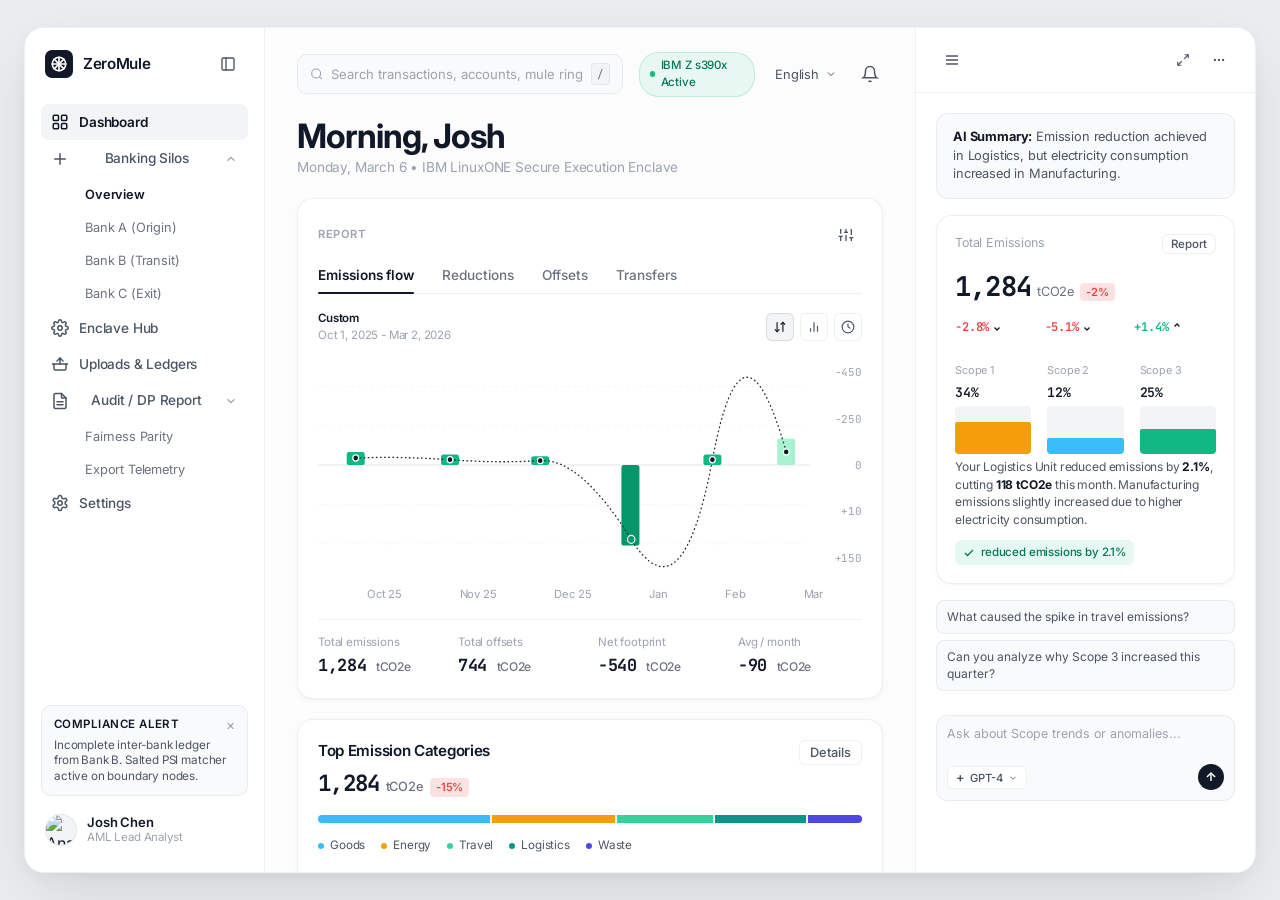
==== frontend/index.html @ 7c2c2e52 "Implement Apple-design frontend dashboard and interactive enclave telemetry interface" ====
<!DOCTYPE html>
<html lang="en">
<head>
  <meta charset="UTF-8">
  <meta name="viewport" content="width=device-width, initial-scale=1.0">
  <title>ZeroMule — Confidential Cross-Bank AML Enclave</title>
  <link rel="preconnect" href="https://fonts.googleapis.com">
  <link rel="preconnect" href="https://fonts.gstatic.com" crossorigin>
  <link href="https://fonts.googleapis.com/css2?family=Inter:wght@300;400;500;600;700&family=JetBrains+Mono:wght@400;500;600&display=swap" rel="stylesheet">
  <link rel="stylesheet" href="styles.css">
</head>
<body>
  <!-- App Outer Canvas Container -->
  <div class="app-viewport">
    <div class="app-window">

      <!-- ========================================================= -->
      <!-- 1. LEFT NAVIGATION SIDEBAR -->
      <!-- ========================================================= -->
      <aside class="sidebar" id="sidebar">
        <!-- Sidebar Header / Brand -->
        <div class="sidebar-header">
          <div class="brand">
            <div class="brand-icon">
              <!-- Geometric Enclave Star Shield -->
              <svg width="18" height="18" viewBox="0 0 24 24" fill="none" stroke="currentColor" stroke-width="2.2" stroke-linecap="round" stroke-linejoin="round">
                <circle cx="12" cy="12" r="9"></circle>
                <path d="M12 3v18"></path>
                <path d="M3 12h18"></path>
                <path d="m5.6 5.6 12.8 12.8"></path>
                <path d="m18.4 5.6-12.8 12.8"></path>
              </svg>
            </div>
            <span class="brand-title">ZeroMule</span>
          </div>
          <button class="icon-btn sidebar-toggle" id="sidebarToggle" aria-label="Toggle Sidebar">
            <svg width="16" height="16" viewBox="0 0 24 24" fill="none" stroke="currentColor" stroke-width="2" stroke-linecap="round" stroke-linejoin="round">
              <rect x="3" y="3" width="18" height="18" rx="2" ry="2"></rect>
              <line x1="9" y1="3" x2="9" y2="21"></line>
            </svg>
          </button>
        </div>

        <!-- Sidebar Navigation Groups -->
        <nav class="sidebar-nav">
          <div class="nav-group">
            <a href="#" class="nav-item active" data-tab="dashboard">
              <span class="nav-icon">
                <svg width="18" height="18" viewBox="0 0 24 24" fill="none" stroke="currentColor" stroke-width="2" stroke-linecap="round" stroke-linejoin="round">
                  <rect x="3" y="3" width="7" height="7" rx="1.5"></rect>
                  <rect x="14" y="3" width="7" height="7" rx="1.5"></rect>
                  <rect x="14" y="14" width="7" height="7" rx="1.5"></rect>
                  <rect x="3" y="14" width="7" height="7" rx="1.5"></rect>
                </svg>
              </span>
              <span class="nav-label">Dashboard</span>
            </a>

            <!-- Submenu: Banking Silos -->
            <div class="nav-dropdown expanded">
              <div class="nav-item nav-dropdown-trigger">
                <span class="nav-icon">
                  <svg width="18" height="18" viewBox="0 0 24 24" fill="none" stroke="currentColor" stroke-width="2" stroke-linecap="round" stroke-linejoin="round">
                    <line x1="12" y1="5" x2="12" y2="19"></line>
                    <line x1="5" y1="12" x2="19" y2="12"></line>
                  </svg>
                </span>
                <span class="nav-label">Banking Silos</span>
                <span class="dropdown-chevron">
                  <svg width="14" height="14" viewBox="0 0 24 24" fill="none" stroke="currentColor" stroke-width="2"><polyline points="18 15 12 9 6 15"></polyline></svg>
                </span>
              </div>
              <div class="nav-sub-items">
                <a href="#" class="nav-sub-item active" data-silo="all">Overview</a>
                <a href="#" class="nav-sub-item" data-silo="bank_a">Bank A (Origin)</a>
                <a href="#" class="nav-sub-item" data-silo="bank_b">Bank B (Transit)</a>
                <a href="#" class="nav-sub-item" data-silo="bank_c">Bank C (Exit)</a>
              </div>
            </div>

            <!-- Enclave Coordinator -->
            <a href="#" class="nav-item" data-tab="enclave">
              <span class="nav-icon">
                <svg width="18" height="18" viewBox="0 0 24 24" fill="none" stroke="currentColor" stroke-width="2" stroke-linecap="round" stroke-linejoin="round">
                  <circle cx="12" cy="12" r="3"></circle>
                  <path d="M19.4 15a1.65 1.65 0 0 0 .33 1.82l.06.06a2 2 0 0 1 0 2.83 2 2 0 0 1-2.83 0l-.06-.06a1.65 1.65 0 0 0-1.82-.33 1.65 1.65 0 0 0-1 1.51V21a2 2 0 0 1-2 2 2 2 0 0 1-2-2v-.09A1.65 1.65 0 0 0 9 19.4a1.65 1.65 0 0 0-1.82.33l-.06.06a2 2 0 0 1-2.83 0 2 2 0 0 1 0-2.83l.06-.06a1.65 1.65 0 0 0 .33-1.82 1.65 1.65 0 0 0-1.51-1H3a2 2 0 0 1-2-2 2 2 0 0 1 2-2h.09A1.65 1.65 0 0 0 4.6 9a1.65 1.65 0 0 0-.33-1.82l-.06-.06a2 2 0 0 1 0-2.83 2 2 0 0 1 2.83 0l.06.06a1.65 1.65 0 0 0 1.82.33H9a1.65 1.65 0 0 0 1-1.51V3a2 2 0 0 1 2-2 2 2 0 0 1 2 2v.09a1.65 1.65 0 0 0 1 1.51 1.65 1.65 0 0 0 1.82-.33l.06-.06a2 2 0 0 1 2.83 0 2 2 0 0 1 0 2.83l-.06.06a1.65 1.65 0 0 0-.33 1.82V9a1.65 1.65 0 0 0 1.51 1H21a2 2 0 0 1 2 2 2 2 0 0 1-2 2h-.09a1.65 1.65 0 0 0-1.51 1z"></path>
                </svg>
              </span>
              <span class="nav-label">Enclave Hub</span>
            </a>

            <!-- Ring Investigations -->
            <a href="#" class="nav-item" data-tab="investigations">
              <span class="nav-icon">
                <svg width="18" height="18" viewBox="0 0 24 24" fill="none" stroke="currentColor" stroke-width="2" stroke-linecap="round" stroke-linejoin="round">
                  <path d="M2 12h20"></path>
                  <path d="M20 12v6a2 2 0 0 1-2 2H6a2 2 0 0 1-2-2v-6"></path>
                  <path d="m16 8-4-4-4 4"></path>
                  <path d="M12 4v8"></path>
                </svg>
              </span>
              <span class="nav-label">Uploads & Ledgers</span>
            </a>

            <!-- Differential Privacy & Compliance -->
            <div class="nav-dropdown">
              <div class="nav-item nav-dropdown-trigger">
                <span class="nav-icon">
                  <svg width="18" height="18" viewBox="0 0 24 24" fill="none" stroke="currentColor" stroke-width="2" stroke-linecap="round" stroke-linejoin="round">
                    <path d="M14 2H6a2 2 0 0 0-2 2v16a2 2 0 0 0 2 2h12a2 2 0 0 0 2-2V8z"></path>
                    <polyline points="14 2 14 8 20 8"></polyline>
                    <line x1="16" y1="13" x2="8" y2="13"></line>
                    <line x1="16" y1="17" x2="8" y2="17"></line>
                  </svg>
                </span>
                <span class="nav-label">Audit / DP Report</span>
                <span class="dropdown-chevron">
                  <svg width="14" height="14" viewBox="0 0 24 24" fill="none" stroke="currentColor" stroke-width="2"><polyline points="6 9 12 15 18 9"></polyline></svg>
                </span>
              </div>
              <div class="nav-sub-items">
                <a href="#" class="nav-sub-item">Fairness Parity</a>
                <a href="#" class="nav-sub-item">Export Telemetry</a>
              </div>
            </div>

            <!-- Settings -->
            <a href="#" class="nav-item" data-tab="settings">
              <span class="nav-icon">
                <svg width="18" height="18" viewBox="0 0 24 24" fill="none" stroke="currentColor" stroke-width="2" stroke-linecap="round" stroke-linejoin="round">
                  <path d="M12.22 2h-.44a2 2 0 0 0-2 2v.18a2 2 0 0 1-1 1.73l-.43.25a2 2 0 0 1-2 0l-.15-.08a2 2 0 0 0-2.73.73l-.22.38a2 2 0 0 0 .73 2.73l.15.1a2 2 0 0 1 1 1.72v.51a2 2 0 0 1-1 1.74l-.15.09a2 2 0 0 0-.73 2.73l.22.38a2 2 0 0 0 2.73.73l.15-.08a2 2 0 0 1 2 0l.43.25a2 2 0 0 1 1 1.73V20a2 2 0 0 0 2 2h.44a2 2 0 0 0 2-2v-.18a2 2 0 0 1 1-1.73l.43-.25a2 2 0 0 1 2 0l.15.08a2 2 0 0 0 2.73-.73l.22-.39a2 2 0 0 0-.73-2.73l-.15-.08a2 2 0 0 1-1-1.74v-.5a2 2 0 0 1 1-1.74l.15-.09a2 2 0 0 0 .73-2.73l-.22-.38a2 2 0 0 0-2.73-.73l-.15.08a2 2 0 0 1-2 0l-.43-.25a2 2 0 0 1-1-1.73V4a2 2 0 0 0-2-2z"></path>
                  <circle cx="12" cy="12" r="3"></circle>
                </svg>
              </span>
              <span class="nav-label">Settings</span>
            </a>
          </div>
        </nav>

        <!-- Sidebar Footer Status Alert Card -->
        <div class="sidebar-footer">
          <div class="compliance-alert-card" id="complianceCard">
            <div class="alert-card-header">
              <span class="alert-title">Compliance Alert</span>
              <button class="alert-close" id="closeAlert" aria-label="Dismiss Alert">&times;</button>
            </div>
            <p class="alert-desc">Incomplete inter-bank ledger from Bank B. Salted PSI matcher active on boundary nodes.</p>
          </div>

          <div class="user-profile">
            <div class="user-avatar">
              <img src="https://images.unsplash.com/photo-1534528741775-53994a69daeb?auto=format&fit=crop&w=120&q=80" alt="Analyst Avatar">
            </div>
            <div class="user-info">
              <span class="user-name">Josh Chen</span>
              <span class="user-role">AML Lead Analyst</span>
            </div>
          </div>
        </div>
      </aside>

      <!-- ========================================================= -->
      <!-- 2. CENTER MAIN DASHBOARD CONTENT -->
      <!-- ========================================================= -->
      <main class="main-content">
        <!-- Top App Bar with Search & Utility Controls -->
        <header class="top-bar">
          <div class="search-container">
            <svg class="search-icon" width="16" height="16" viewBox="0 0 24 24" fill="none" stroke="currentColor" stroke-width="2">
              <circle cx="11" cy="11" r="8"></circle>
              <line x1="21" y1="21" x2="16.65" y2="16.65"></line>
            </svg>
            <input type="text" class="search-input" placeholder="Search transactions, accounts, mule rings..." aria-label="Search">
            <kbd class="search-shortcut">/</kbd>
          </div>

          <div class="top-bar-actions">
            <div class="system-chip">
              <span class="chip-pulse"></span>
              <span class="chip-text">IBM Z s390x Active</span>
            </div>
            <div class="lang-selector">
              <span>English</span>
              <svg width="12" height="12" viewBox="0 0 24 24" fill="none" stroke="currentColor" stroke-width="2"><polyline points="6 9 12 15 18 9"></polyline></svg>
            </div>
            <button class="icon-btn" aria-label="Notifications">
              <svg width="18" height="18" viewBox="0 0 24 24" fill="none" stroke="currentColor" stroke-width="2">
                <path d="M18 8A6 6 0 0 0 6 8c0 7-3 9-3 9h18s-3-2-3-9"></path>
                <path d="M13.73 21a2 2 0 0 1-3.46 0"></path>
              </svg>
            </button>
          </div>
        </header>

        <!-- Page Hero Greeting -->
        <div class="page-greeting">
          <h1 class="greeting-title">Morning, Josh</h1>
          <p class="greeting-subtitle">Monday, March 6 &bull; IBM LinuxONE Secure Execution Enclave</p>
        </div>

        <!-- Section 1: Main Report Card (Exact match to reference image) -->
        <div class="card report-card">
          <div class="card-eyebrow">
            <span class="eyebrow-text">REPORT</span>
            <button class="icon-btn-subtle" aria-label="Filter Options">
              <svg width="16" height="16" viewBox="0 0 24 24" fill="none" stroke="currentColor" stroke-width="2">
                <line x1="4" y1="21" x2="4" y2="14"></line>
                <line x1="4" y1="10" x2="4" y2="3"></line>
                <line x1="12" y1="21" x2="12" y2="12"></line>
                <line x1="12" y1="8" x2="12" y2="3"></line>
                <line x1="20" y1="21" x2="20" y2="16"></line>
                <line x1="20" y1="12" x2="20" y2="3"></line>
                <line x1="1" y1="14" x2="7" y2="14"></line>
                <line x1="9" y1="8" x2="15" y2="8"></line>
                <line x1="17" y1="16" x2="23" y2="16"></line>
              </svg>
            </button>
          </div>

          <!-- Tab Bar -->
          <div class="report-tabs">
            <button class="report-tab active" data-tab-name="flow">Emissions flow</button>
            <button class="report-tab" data-tab-name="reductions">Reductions</button>
            <button class="report-tab" data-tab-name="offsets">Offsets</button>
            <button class="report-tab" data-tab-name="transfers">Transfers</button>
          </div>

          <!-- Controls Sub-Row -->
          <div class="chart-controls-row">
            <div class="date-range-badge">
              <span class="range-label">Custom</span>
              <span class="range-dates">Oct 1, 2025 - Mar 2, 2026</span>
            </div>

            <div class="chart-toggles">
              <button class="chart-toggle-btn active" title="Sort Order">
                <svg width="14" height="14" viewBox="0 0 24 24" fill="none" stroke="currentColor" stroke-width="2">
                  <path d="m3 16 4 4 4-4"></path>
                  <path d="M7 20V4"></path>
                  <path d="m21 8-4-4-4 4"></path>
                  <path d="M17 4v16"></path>
                </svg>
              </button>
              <button class="chart-toggle-btn" title="Bar Chart">
                <svg width="14" height="14" viewBox="0 0 24 24" fill="none" stroke="currentColor" stroke-width="2">
                  <line x1="18" y1="20" x2="18" y2="10"></line>
                  <line x1="12" y1="20" x2="12" y2="4"></line>
                  <line x1="6" y1="20" x2="6" y2="14"></line>
                </svg>
              </button>
              <button class="chart-toggle-btn" title="Timeline Details">
                <svg width="14" height="14" viewBox="0 0 24 24" fill="none" stroke="currentColor" stroke-width="2">
                  <circle cx="12" cy="12" r="10"></circle>
                  <line x1="12" y1="6" x2="12" y2="12"></line>
                  <line x1="12" y1="12" x2="16" y2="14"></line>
                </svg>
              </button>
            </div>
          </div>

          <!-- Interactive Chart Canvas -->
          <div class="chart-wrapper">
            <div class="chart-y-axis">
              <span>-450</span>
              <span>-250</span>
              <span>0</span>
              <span>+10</span>
              <span>+150</span>
            </div>
            <div class="chart-canvas-area" id="chartCanvasArea">
              <!-- SVG Visual Representation -->
              <svg id="mainChartSvg" class="main-chart-svg" viewBox="0 0 600 240" preserveAspectRatio="none">
                <!-- Grid Lines -->
                <line x1="0" y1="30" x2="600" y2="30" class="grid-line"></line>
                <line x1="0" y1="75" x2="600" y2="75" class="grid-line"></line>
                <line x1="0" y1="120" x2="600" y2="120" class="grid-line zero-line"></line>
                <line x1="0" y1="165" x2="600" y2="165" class="grid-line"></line>
                <line x1="0" y1="210" x2="600" y2="210" class="grid-line"></line>

                <!-- Dynamic Bars -->
                <g class="chart-bars" id="chartBarsGroup">
                  <!-- Bar 1 (Oct 25) -->
                  <rect x="35" y="105" width="22" height="15" rx="3" class="bar-fill bar-primary"></rect>
                  <!-- Bar 2 (Nov 25) -->
                  <rect x="150" y="108" width="22" height="12" rx="3" class="bar-fill bar-primary"></rect>
                  <!-- Bar 3 (Dec 25) -->
                  <rect x="260" y="110" width="22" height="10" rx="3" class="bar-fill bar-primary"></rect>
                  <!-- Bar 4 (Jan - Big Outflow/Smurfing) -->
                  <rect x="370" y="120" width="24" height="92" rx="3" class="bar-fill bar-accent"></rect>
                  <!-- Bar 5 (Feb) -->
                  <rect x="470" y="108" width="22" height="12" rx="3" class="bar-fill bar-primary"></rect>
                  <!-- Bar 6 (Mar - Inflow) -->
                  <rect x="560" y="90" width="22" height="30" rx="3" class="bar-fill bar-light"></rect>
                </g>

                <!-- Dotted Spline Overlay Line -->
                <path id="chartSplinePath" d="M 46 112 Q 100 110, 161 114 T 271 115 T 382 205 T 481 114 T 571 105" class="spline-path"></path>

                <!-- Milestone Points -->
                <circle cx="46" cy="112" r="3.5" class="spline-dot"></circle>
                <circle cx="161" cy="114" r="3.5" class="spline-dot"></circle>
                <circle cx="271" cy="115" r="3.5" class="spline-dot"></circle>
                <circle cx="382" cy="205" r="4.5" class="spline-dot dot-critical"></circle>
                <circle cx="481" cy="114" r="3.5" class="spline-dot"></circle>
                <circle cx="571" cy="105" r="3.5" class="spline-dot"></circle>
              </svg>

              <!-- Floating Tooltip -->
              <div class="chart-tooltip" id="chartTooltip">
                <div class="tooltip-header" id="tooltipHeader">Jan 2026</div>
                <div class="tooltip-val" id="tooltipValue">-480 tCO2e (Intercepted)</div>
                <div class="tooltip-sub" id="tooltipSub">Ring #104 &bull; 24.8ms P99</div>
              </div>
            </div>
          </div>

          <!-- X-Axis Labels -->
          <div class="chart-x-axis">
            <span>Oct 25</span>
            <span>Nov 25</span>
            <span>Dec 25</span>
            <span>Jan</span>
            <span>Feb</span>
            <span>Mar</span>
          </div>

          <!-- Bottom Stat Strip (4 Columns) -->
          <div class="chart-summary-strip">
            <div class="summary-metric-cell">
              <span class="cell-label">Total emissions</span>
              <span class="cell-val">1,284 <span class="unit">tCO2e</span></span>
            </div>
            <div class="summary-metric-cell">
              <span class="cell-label">Total offsets</span>
              <span class="cell-val">744 <span class="unit">tCO2e</span></span>
            </div>
            <div class="summary-metric-cell">
              <span class="cell-label">Net footprint</span>
              <span class="cell-val neg-val">-540 <span class="unit">tCO2e</span></span>
            </div>
            <div class="summary-metric-cell">
              <span class="cell-label">Avg / month</span>
              <span class="cell-val neg-val">-90 <span class="unit">tCO2e</span></span>
            </div>
          </div>
        </div>

        <!-- Section 2: Secondary Category Breakdown Card -->
        <div class="card category-card">
          <div class="category-header">
            <div>
              <h2 class="card-title">Top Emission Categories</h2>
              <div class="category-hero-metric">
                <span class="metric-number">1,284</span>
                <span class="metric-unit">tCO2e</span>
                <span class="trend-pill trend-down">-15%</span>
              </div>
            </div>
            <button class="btn-subtle" id="detailsBtn">Details</button>
          </div>

          <!-- Segmented Multi-Color Distribution Bar -->
          <div class="segmented-bar" id="segmentedBar">
            <div class="segment seg-goods" style="width: 32%;" title="Goods (32%)"></div>
            <div class="segment seg-energy" style="width: 23%;" title="Energy (23%)"></div>
            <div class="segment seg-travel" style="width: 18%;" title="Travel (18%)"></div>
            <div class="segment seg-logistics" style="width: 17%;" title="Logistics (17%)"></div>
            <div class="segment seg-waste" style="width: 10%;" title="Waste (10%)"></div>
          </div>

          <!-- Legend Row -->
          <div class="category-legend">
            <span class="legend-item"><span class="legend-dot seg-goods"></span> Goods</span>
            <span class="legend-item"><span class="legend-dot seg-energy"></span> Energy</span>
            <span class="legend-item"><span class="legend-dot seg-travel"></span> Travel</span>
            <span class="legend-item"><span class="legend-dot seg-logistics"></span> Logistics</span>
            <span class="legend-item"><span class="legend-dot seg-waste"></span> Waste</span>
          </div>

          <!-- Tabular List of Categories -->
          <div class="category-table">
            <div class="table-header-row">
              <span>Category</span>
              <span class="text-right">Percent</span>
              <span class="text-right">Emissions</span>
            </div>

            <div class="table-data-row">
              <div class="cat-cell">
                <span class="cat-icon-badge icon-energy">
                  <svg width="14" height="14" viewBox="0 0 24 24" fill="none" stroke="currentColor" stroke-width="2"><path d="M13 2 3 14h9l-1 8 10-12h-9l1-8z"></path></svg>
                </span>
                <span class="cat-name">Energy</span>
              </div>
              <span class="text-right num-col">23%</span>
              <span class="text-right num-col font-mono">295 tCO2e</span>
            </div>

            <div class="table-data-row">
              <div class="cat-cell">
                <span class="cat-icon-badge icon-logistics">
                  <svg width="14" height="14" viewBox="0 0 24 24" fill="none" stroke="currentColor" stroke-width="2"><rect x="1" y="3" width="15" height="13"></rect><polygon points="16 8 20 8 23 11 23 16 16 16 16 8"></polygon><circle cx="5.5" cy="18.5" r="2.5"></circle><circle cx="18.5" cy="18.5" r="2.5"></circle></svg>
                </span>
                <span class="cat-name">Logistics</span>
              </div>
              <span class="text-right num-col">17%</span>
              <span class="text-right num-col font-mono">218 tCO2e</span>
            </div>

            <div class="table-data-row">
              <div class="cat-cell">
                <span class="cat-icon-badge icon-travel">
                  <svg width="14" height="14" viewBox="0 0 24 24" fill="none" stroke="currentColor" stroke-width="2"><path d="M17.8 19.2 16 11l3.5-3.5C21 6 21.5 4 21 3c-1-.5-3 0-4.5 1.5L13 8 4.8 6.2c-.5-.1-.9.1-1.1.5l-.3.5c-.2.5-.1 1 .3 1.3L9 12l-2 3H4l-1 1 3 2 2 3 1-1v-3l3-2 3.5 5.3c.3.4.8.5 1.3.3l.5-.2c.4-.3.6-.7.5-1.2z"></path></svg>
                </span>
                <span class="cat-name">Travel</span>
              </div>
              <span class="text-right num-col">18%</span>
              <span class="text-right num-col font-mono">231 tCO2e</span>
            </div>
          </div>
        </div>
      </main>

      <!-- ========================================================= -->
      <!-- 3. RIGHT SIDE RAIL: AI COPILOT & ENCLAVE INTELLIGENCE -->
      <!-- ========================================================= -->
      <aside class="right-rail" id="rightRail">
        <!-- Top Toolbar -->
        <div class="rail-header">
          <button class="icon-btn-subtle" id="railMenuToggle" aria-label="Menu">
            <svg width="16" height="16" viewBox="0 0 24 24" fill="none" stroke="currentColor" stroke-width="2">
              <line x1="3" y1="12" x2="21" y2="12"></line>
              <line x1="3" y1="6" x2="21" y2="6"></line>
              <line x1="3" y1="18" x2="21" y2="18"></line>
            </svg>
          </button>
          <div class="rail-actions-right">
            <button class="icon-btn-subtle" aria-label="Expand Window">
              <svg width="14" height="14" viewBox="0 0 24 24" fill="none" stroke="currentColor" stroke-width="2">
                <polyline points="15 3 21 3 21 9"></polyline>
                <polyline points="9 21 3 21 3 15"></polyline>
                <line x1="21" y1="3" x2="14" y2="10"></line>
                <line x1="3" y1="21" x2="10" y2="14"></line>
              </svg>
            </button>
            <button class="icon-btn-subtle" aria-label="Options">
              <svg width="14" height="14" viewBox="0 0 24 24" fill="none" stroke="currentColor" stroke-width="2">
                <circle cx="12" cy="12" r="1"></circle>
                <circle cx="19" cy="12" r="1"></circle>
                <circle cx="5" cy="12" r="1"></circle>
              </svg>
            </button>
          </div>
        </div>

        <!-- Scrollable Rail Content -->
        <div class="rail-scroll-body">
          <!-- AI Executive Summary Banner -->
          <div class="ai-summary-card">
            <p class="summary-text">
              <strong class="summary-prefix">AI Summary:</strong> Emission reduction achieved in Logistics, but electricity consumption increased in Manufacturing.
            </p>
          </div>

          <!-- Total Emissions & Breakdown Card -->
          <div class="card rail-card">
            <div class="rail-card-head">
              <span class="card-caption">Total Emissions</span>
              <button class="pill-btn-small">Report</button>
            </div>

            <div class="rail-hero-metric">
              <span class="big-metric font-mono">1,284</span>
              <span class="unit-text">tCO2e</span>
              <span class="trend-badge neg-badge">-2%</span>
            </div>

            <!-- Mini Delta Rates -->
            <div class="rate-indicators-row">
              <div class="rate-item">
                <span class="rate-val neg-text">-2.8%</span>
                <svg width="12" height="12" viewBox="0 0 24 24" fill="none" stroke="currentColor" stroke-width="2.5"><polyline points="7 13 12 18 17 13"></polyline></svg>
              </div>
              <div class="rate-item">
                <span class="rate-val neg-text">-5.1%</span>
                <svg width="12" height="12" viewBox="0 0 24 24" fill="none" stroke="currentColor" stroke-width="2.5"><polyline points="7 13 12 18 17 13"></polyline></svg>
              </div>
              <div class="rate-item">
                <span class="rate-val pos-text">+1.4%</span>
                <svg width="12" height="12" viewBox="0 0 24 24" fill="none" stroke="currentColor" stroke-width="2.5"><polyline points="17 11 12 6 7 11"></polyline></svg>
              </div>
            </div>

            <!-- Vertical Progress Columns for Scopes -->
            <div class="scope-columns-container">
              <!-- Scope 1 -->
              <div class="scope-col">
                <span class="scope-label">Scope 1</span>
                <span class="scope-val font-mono">34%</span>
                <div class="scope-meter-bar">
                  <div class="scope-fill fill-scope1" style="height: 68%;"></div>
                </div>
              </div>
              <!-- Scope 2 -->
              <div class="scope-col">
                <span class="scope-label">Scope 2</span>
                <span class="scope-val font-mono">12%</span>
                <div class="scope-meter-bar">
                  <div class="scope-fill fill-scope2" style="height: 35%;"></div>
                </div>
              </div>
              <!-- Scope 3 -->
              <div class="scope-col">
                <span class="scope-label">Scope 3</span>
                <span class="scope-val font-mono">25%</span>
                <div class="scope-meter-bar">
                  <div class="scope-fill fill-scope3" style="height: 52%;"></div>
                </div>
              </div>
            </div>

            <!-- Context Paragraph -->
            <p class="rail-context-text">
              Your Logistics Unit reduced emissions by <strong>2.1%</strong>, cutting <strong>118 tCO2e</strong> this month. Manufacturing emissions slightly increased due to higher electricity consumption.
            </p>

            <!-- Green Highlight Pill -->
            <div class="achievement-pill">
              <svg width="12" height="12" viewBox="0 0 24 24" fill="none" stroke="currentColor" stroke-width="2.5"><polyline points="20 6 9 17 4 12"></polyline></svg>
              <span>reduced emissions by 2.1%</span>
            </div>
          </div>

          <!-- AI Chat & Query Assistant -->
          <div class="ai-chat-section">
            <div class="chat-prompt-chips">
              <button class="prompt-chip" data-query="What caused the spike in travel emissions?">
                What caused the spike in travel emissions?
              </button>
              <button class="prompt-chip" data-query="Can you analyze why Scope 3 increased this quarter?">
                Can you analyze why Scope 3 increased this quarter?
              </button>
            </div>

            <!-- Chat Messages Log (Dynamic) -->
            <div class="chat-log" id="chatLog"></div>

            <!-- Interactive Input Box with Model Picker -->
            <div class="chat-input-box">
              <textarea id="chatInput" rows="2" placeholder="Ask about Scope trends or anomalies..."></textarea>
              <div class="chat-input-footer">
                <div class="model-picker-container">
                  <button class="model-picker-btn" id="modelPickerBtn">
                    <span class="plus-icon">+</span>
                    <span id="selectedModelLabel">GPT-4</span>
                    <svg width="10" height="10" viewBox="0 0 24 24" fill="none" stroke="currentColor" stroke-width="2"><polyline points="6 9 12 15 18 9"></polyline></svg>
                  </button>
                  <div class="model-dropdown-menu" id="modelDropdownMenu">
                    <div class="model-option active" data-model="GPT-4">GPT-4</div>
                    <div class="model-option" data-model="IBM Granite 3.0">IBM Granite 3.0 (s390x)</div>
                    <div class="model-option" data-model="Llama-3-Guard">Llama-3-Guard</div>
                  </div>
                </div>
                <button class="chat-send-btn" id="chatSendBtn" aria-label="Send query">
                  <svg width="14" height="14" viewBox="0 0 24 24" fill="none" stroke="currentColor" stroke-width="2.5">
                    <line x1="12" y1="19" x2="12" y2="5"></line>
                    <polyline points="5 12 12 5 19 12"></polyline>
                  </svg>
                </button>
              </div>
            </div>
          </div>
        </div>
      </aside>

    </div>
  </div>

  <script src="app.js"></script>
</body>
</html>
---- frontend/styles.css ----
/* ==========================================================================
   ZeroMule — Apple Design System & High-End Enterprise Dashboard CSS
   Design Foundation: Apple WWDC Guidelines, Optical Sizing, Springs, Translucency
   ========================================================================== */

:root {
  /* Color Palette — Tailored Clean Monochromatic & Mint/Emerald Accents */
  --canvas-bg: #EAECEF;
  --window-bg: #FFFFFF;
  --surface-1: #FFFFFF;
  --surface-2: #F9FAFB;
  --surface-3: #F3F4F6;
  --surface-hover: #E5E7EB;

  --border-subtle: rgba(0, 0, 0, 0.06);
  --border-medium: rgba(0, 0, 0, 0.10);
  --border-strong: rgba(0, 0, 0, 0.16);

  --text-primary: #111827;
  --text-secondary: #4B5563;
  --text-tertiary: #6B7280;
  --text-muted: #9CA3AF;

  /* Theme Accents (Matching Reference Image) */
  --accent-mint: #10B981;
  --accent-mint-light: #D1FAE5;
  --accent-teal: #0D9488;
  --accent-green-soft: #34D399;
  --accent-amber: #F59E0B;
  --accent-amber-light: #FEF3C7;
  --accent-sky: #0284C7;
  --accent-indigo: #4F46E5;
  --accent-danger: #EF4444;
  --accent-danger-soft: #FEE2E2;

  /* Elevation Shadows */
  --shadow-window: 0 24px 64px -12px rgba(0, 0, 0, 0.12), 0 4px 16px -2px rgba(0, 0, 0, 0.04);
  --shadow-card: 0 2px 8px -1px rgba(0, 0, 0, 0.03), 0 1px 3px rgba(0, 0, 0, 0.02);
  --shadow-hover: 0 8px 24px -4px rgba(0, 0, 0, 0.06), 0 2px 6px -1px rgba(0, 0, 0, 0.03);

  /* Typography */
  --font-sans: 'Inter', -apple-system, BlinkMacSystemFont, "SF Pro Display", "SF Pro Text", system-ui, sans-serif;
  --font-mono: 'JetBrains Mono', "SF Mono", Menlo, monospace;

  /* Apple-Calibrated Spring Curves */
  --ease-spring: cubic-bezier(0.2, 0.9, 0.3, 1);
  --ease-critical: cubic-bezier(0.16, 1, 0.3, 1);
  --ease-smooth: cubic-bezier(0.4, 0, 0.2, 1);
}

/* ==========================================================================
   Base & Reset
   ========================================================================== */
*, *::before, *::after {
  box-sizing: border-box;
  margin: 0;
  padding: 0;
  -webkit-font-smoothing: antialiased;
  -moz-osx-font-smoothing: grayscale;
}

body {
  font-family: var(--font-sans);
  background-color: var(--canvas-bg);
  color: var(--text-primary);
  min-height: 100vh;
  display: flex;
  align-items: center;
  justify-content: center;
  padding: 24px;
  line-height: 1.5;
  letter-spacing: -0.01em;
}

/* ==========================================================================
   Outer App Window (Frame matching reference image)
   ========================================================================== */
.app-viewport {
  width: 100%;
  max-width: 1440px;
  height: 94vh;
  min-height: 780px;
  max-height: 960px;
  display: flex;
}

.app-window {
  width: 100%;
  height: 100%;
  background: var(--window-bg);
  border-radius: 20px;
  border: 1px solid var(--border-subtle);
  box-shadow: var(--shadow-window);
  display: grid;
  grid-template-columns: 240px 1fr 340px;
  overflow: hidden;
  transition: all 0.3s var(--ease-spring);
}

/* ==========================================================================
   Buttons & Interactive Press Physics (Response — Kill Latency)
   ========================================================================== */
button {
  font-family: inherit;
  border: none;
  background: transparent;
  cursor: pointer;
  outline: none;
  user-select: none;
  -webkit-tap-highlight-color: transparent;
}

/* Apple Active Press Scale Feedback */
button:active, .nav-item:active, .report-tab:active, .prompt-chip:active {
  transform: scale(0.97);
  transition: transform 100ms ease-out;
}

.icon-btn, .icon-btn-subtle {
  display: inline-flex;
  align-items: center;
  justify-content: center;
  width: 32px;
  height: 32px;
  border-radius: 8px;
  color: var(--text-secondary);
  transition: background-color 140ms ease, color 140ms ease;
}

.icon-btn:hover, .icon-btn-subtle:hover {
  background-color: var(--surface-3);
  color: var(--text-primary);
}

.btn-subtle {
  font-size: 0.8rem;
  font-weight: 500;
  color: var(--text-secondary);
  padding: 4px 10px;
  border-radius: 6px;
  border: 1px solid var(--border-subtle);
  background: var(--surface-1);
  transition: all 140ms ease;
}

.btn-subtle:hover {
  background: var(--surface-2);
  color: var(--text-primary);
  border-color: var(--border-medium);
}

/* ==========================================================================
   1. LEFT SIDEBAR
   ========================================================================== */
.sidebar {
  background: var(--surface-1);
  border-right: 1px solid var(--border-subtle);
  display: flex;
  flex-direction: column;
  padding: 20px 16px;
  gap: 16px;
  overflow-y: auto;
}

.sidebar-header {
  display: flex;
  align-items: center;
  justify-content: space-between;
  padding: 0 4px 8px 4px;
}

.brand {
  display: flex;
  align-items: center;
  gap: 10px;
}

.brand-icon {
  width: 28px;
  height: 28px;
  background: #111827;
  color: #FFFFFF;
  border-radius: 7px;
  display: flex;
  align-items: center;
  justify-content: center;
}

.brand-title {
  font-size: 0.95rem;
  font-weight: 600;
  letter-spacing: -0.02em;
  color: var(--text-primary);
}

.sidebar-nav {
  flex: 1;
  display: flex;
  flex-direction: column;
  gap: 4px;
}

.nav-item {
  display: flex;
  align-items: center;
  gap: 10px;
  padding: 8px 10px;
  border-radius: 8px;
  color: var(--text-secondary);
  text-decoration: none;
  font-size: 0.85rem;
  font-weight: 500;
  transition: all 150ms var(--ease-spring);
}

.nav-item:hover {
  background-color: var(--surface-2);
  color: var(--text-primary);
}

.nav-item.active {
  background-color: var(--surface-3);
  color: var(--text-primary);
  font-weight: 600;
}

.nav-icon {
  display: flex;
  align-items: center;
  justify-content: center;
  color: inherit;
}

.nav-dropdown {
  display: flex;
  flex-direction: column;
}

.nav-dropdown-trigger {
  cursor: pointer;
  justify-content: space-between;
}

.dropdown-chevron {
  display: flex;
  align-items: center;
  color: var(--text-muted);
  transition: transform 200ms var(--ease-spring);
}

.nav-dropdown.expanded .dropdown-chevron {
  transform: rotate(0deg);
}

.nav-sub-items {
  display: flex;
  flex-direction: column;
  padding-left: 36px;
  gap: 2px;
  margin-top: 2px;
}

.nav-sub-item {
  padding: 6px 8px;
  font-size: 0.8rem;
  color: var(--text-tertiary);
  text-decoration: none;
  border-radius: 6px;
  transition: all 140ms ease;
}

.nav-sub-item:hover {
  color: var(--text-primary);
  background: var(--surface-2);
}

.nav-sub-item.active {
  color: var(--text-primary);
  font-weight: 600;
}

/* Sidebar Footer & Compliance Toast */
.sidebar-footer {
  display: flex;
  flex-direction: column;
  gap: 12px;
  padding-top: 8px;
}

.compliance-alert-card {
  background: var(--surface-2);
  border: 1px solid var(--border-subtle);
  border-radius: 10px;
  padding: 10px 12px;
  position: relative;
  transition: opacity 200ms ease, transform 200ms ease;
}

.alert-card-header {
  display: flex;
  align-items: center;
  justify-content: space-between;
  margin-bottom: 4px;
}

.alert-title {
  font-size: 0.72rem;
  font-weight: 600;
  text-transform: uppercase;
  letter-spacing: 0.04em;
  color: var(--text-primary);
}

.alert-close {
  font-size: 14px;
  line-height: 1;
  color: var(--text-muted);
}

.alert-close:hover {
  color: var(--text-primary);
}

.alert-desc {
  font-size: 0.73rem;
  color: var(--text-secondary);
  line-height: 1.35;
}

.user-profile {
  display: flex;
  align-items: center;
  gap: 10px;
  padding: 6px 4px;
}

.user-avatar {
  width: 32px;
  height: 32px;
  border-radius: 50%;
  overflow: hidden;
  background: var(--surface-3);
  border: 1px solid var(--border-subtle);
}

.user-avatar img {
  width: 100%;
  height: 100%;
  object-fit: cover;
}

.user-info {
  display: flex;
  flex-direction: column;
  line-height: 1.2;
}

.user-name {
  font-size: 0.82rem;
  font-weight: 600;
  color: var(--text-primary);
}

.user-role {
  font-size: 0.72rem;
  color: var(--text-muted);
}

/* ========================================================= */
/* 2. CENTER MAIN CONTENT AREA */
/* ========================================================= */
.main-content {
  display: flex;
  flex-direction: column;
  padding: 24px 32px;
  gap: 20px;
  overflow-y: auto;
  background: #FCFCFD;
}

/* Top Navigation Bar */
.top-bar {
  display: flex;
  align-items: center;
  justify-content: space-between;
  gap: 16px;
}

.search-container {
  display: flex;
  align-items: center;
  background: var(--surface-2);
  border: 1px solid var(--border-subtle);
  border-radius: 10px;
  padding: 8px 12px;
  width: 360px;
  gap: 8px;
  transition: all 180ms ease;
}

.search-container:focus-within {
  background: #FFFFFF;
  border-color: var(--border-strong);
  box-shadow: 0 0 0 3px rgba(0, 0, 0, 0.03);
}

.search-icon {
  color: var(--text-muted);
}

.search-input {
  border: none;
  background: transparent;
  outline: none;
  font-family: inherit;
  font-size: 0.82rem;
  color: var(--text-primary);
  width: 100%;
}

.search-input::placeholder {
  color: var(--text-muted);
}

.search-shortcut {
  font-family: var(--font-mono);
  font-size: 0.68rem;
  color: var(--text-tertiary);
  background: var(--surface-3);
  padding: 2px 5px;
  border-radius: 4px;
  border: 1px solid var(--border-subtle);
}

.top-bar-actions {
  display: flex;
  align-items: center;
  gap: 12px;
}

.system-chip {
  display: flex;
  align-items: center;
  gap: 6px;
  background: rgba(16, 185, 129, 0.08);
  border: 1px solid rgba(16, 185, 129, 0.2);
  padding: 4px 10px;
  border-radius: 20px;
  font-size: 0.72rem;
  font-weight: 500;
  color: #047857;
}

.chip-pulse {
  width: 6px;
  height: 6px;
  background: #10B981;
  border-radius: 50%;
  animation: pulse-ring 2s infinite;
}

@keyframes pulse-ring {
  0% { box-shadow: 0 0 0 0 rgba(16, 185, 129, 0.4); }
  70% { box-shadow: 0 0 0 5px rgba(16, 185, 129, 0); }
  100% { box-shadow: 0 0 0 0 rgba(16, 185, 129, 0); }
}

.lang-selector {
  display: flex;
  align-items: center;
  gap: 6px;
  font-size: 0.8rem;
  color: var(--text-secondary);
  padding: 4px 8px;
  cursor: pointer;
  border-radius: 6px;
}

.lang-selector:hover {
  background: var(--surface-3);
}

/* Page Greeting */
.page-greeting {
  display: flex;
  flex-direction: column;
  gap: 2px;
}

.greeting-title {
  font-size: 2.1rem;
  font-weight: 700;
  letter-spacing: -0.03em;
  line-height: 1.15;
  color: var(--text-primary);
}

.greeting-subtitle {
  font-size: 0.85rem;
  color: var(--text-muted);
}

/* Card Foundations */
.card {
  background: var(--surface-1);
  border: 1px solid var(--border-subtle);
  border-radius: 16px;
  padding: 20px;
  box-shadow: var(--shadow-card);
  transition: box-shadow 200ms ease;
}

/* Report Card & Tabs */
.report-card {
  display: flex;
  flex-direction: column;
  gap: 16px;
}

.card-eyebrow {
  display: flex;
  align-items: center;
  justify-content: space-between;
}

.eyebrow-text {
  font-size: 0.7rem;
  font-weight: 600;
  text-transform: uppercase;
  letter-spacing: 0.05em;
  color: var(--text-muted);
}

.report-tabs {
  display: flex;
  align-items: center;
  gap: 28px;
  border-bottom: 1px solid var(--border-subtle);
}

.report-tab {
  font-size: 0.85rem;
  font-weight: 500;
  color: var(--text-tertiary);
  padding-bottom: 10px;
  position: relative;
  transition: color 150ms ease;
}

.report-tab:hover {
  color: var(--text-primary);
}

.report-tab.active {
  color: var(--text-primary);
  font-weight: 600;
}

.report-tab.active::after {
  content: '';
  position: absolute;
  bottom: -1px;
  left: 0;
  right: 0;
  height: 2px;
  background: #111827;
  border-radius: 2px;
}

/* Controls Sub-Row */
.chart-controls-row {
  display: flex;
  align-items: center;
  justify-content: space-between;
}

.date-range-badge {
  display: inline-flex;
  flex-direction: column;
}

.range-label {
  font-size: 0.72rem;
  font-weight: 600;
  color: var(--text-primary);
}

.range-dates {
  font-size: 0.72rem;
  color: var(--text-muted);
}

.chart-toggles {
  display: flex;
  align-items: center;
  gap: 6px;
}

.chart-toggle-btn {
  display: flex;
  align-items: center;
  justify-content: center;
  width: 28px;
  height: 28px;
  border-radius: 6px;
  border: 1px solid var(--border-subtle);
  color: var(--text-secondary);
  background: var(--surface-1);
  transition: all 140ms ease;
}

.chart-toggle-btn:hover {
  background: var(--surface-2);
}

.chart-toggle-btn.active {
  background: var(--surface-3);
  color: var(--text-primary);
  border-color: var(--border-medium);
}

/* Chart Canvas & SVG Area */
.chart-wrapper {
  display: flex;
  align-items: stretch;
  gap: 12px;
  height: 210px;
  position: relative;
}

.chart-y-axis {
  display: flex;
  flex-direction: column;
  justify-content: space-between;
  align-items: flex-end;
  width: 40px;
  font-family: var(--font-mono);
  font-size: 0.68rem;
  color: var(--text-muted);
  padding: 4px 0;
  order: 2; /* In reference image, Y-axis is on the right side! */
}

.chart-canvas-area {
  flex: 1;
  position: relative;
  order: 1;
}

.main-chart-svg {
  width: 100%;
  height: 100%;
  overflow: visible;
}

.grid-line {
  stroke: rgba(0, 0, 0, 0.05);
  stroke-dasharray: 4 4;
  stroke-width: 1px;
}

.grid-line.zero-line {
  stroke: rgba(0, 0, 0, 0.12);
  stroke-dasharray: none;
}

/* Bar Elements */
.bar-fill {
  transition: transform 250ms var(--ease-spring), opacity 150ms ease;
  transform-origin: bottom;
  cursor: pointer;
}

.bar-fill:hover {
  opacity: 0.85;
}

.bar-primary {
  fill: var(--accent-mint);
}

.bar-accent {
  fill: #059669;
}

.bar-light {
  fill: #A7F3D0;
}

/* Dotted Trend Curve */
.spline-path {
  fill: none;
  stroke: #1F2937;
  stroke-width: 1.5px;
  stroke-dasharray: 2 3;
}

.spline-dot {
  fill: #111827;
  stroke: #FFFFFF;
  stroke-width: 1.5px;
  cursor: pointer;
  transition: r 150ms ease;
}

.spline-dot:hover {
  r: 5px;
}

.dot-critical {
  fill: #059669;
}

/* Floating Tooltip */
.chart-tooltip {
  position: absolute;
  top: 40px;
  left: 200px;
  background: #111827;
  color: #FFFFFF;
  padding: 6px 10px;
  border-radius: 6px;
  pointer-events: none;
  box-shadow: 0 4px 12px rgba(0, 0, 0, 0.15);
  font-size: 0.72rem;
  line-height: 1.3;
  opacity: 0;
  transform: translateY(4px);
  transition: opacity 150ms ease, transform 150ms ease;
  z-index: 10;
}

.chart-tooltip.visible {
  opacity: 1;
  transform: translateY(0);
}

.tooltip-header {
  color: #9CA3AF;
  font-size: 0.65rem;
}

.tooltip-val {
  font-weight: 600;
  font-family: var(--font-mono);
}

.tooltip-sub {
  color: #34D399;
  font-size: 0.65rem;
}

/* Chart X-Axis */
.chart-x-axis {
  display: flex;
  justify-content: space-around;
  padding: 0 10px 0 20px;
  font-size: 0.7rem;
  color: var(--text-muted);
}

/* Bottom Stat Strip (4 Columns) */
.chart-summary-strip {
  display: grid;
  grid-template-columns: repeat(4, 1fr);
  gap: 16px;
  padding-top: 14px;
  border-top: 1px solid var(--border-subtle);
}

.summary-metric-cell {
  display: flex;
  flex-direction: column;
  gap: 2px;
}

.cell-label {
  font-size: 0.72rem;
  color: var(--text-muted);
}

.cell-val {
  font-size: 1.05rem;
  font-weight: 700;
  font-family: var(--font-mono);
  letter-spacing: -0.02em;
  color: var(--text-primary);
}

.cell-val .unit {
  font-size: 0.75rem;
  font-weight: 500;
  color: var(--text-tertiary);
  font-family: var(--font-sans);
}

.neg-val {
  color: #111827;
}

/* Category Card & Segmented Progress Bar */
.category-card {
  display: flex;
  flex-direction: column;
  gap: 14px;
}

.category-header {
  display: flex;
  align-items: flex-start;
  justify-content: space-between;
}

.card-title {
  font-size: 0.95rem;
  font-weight: 600;
  letter-spacing: -0.02em;
  color: var(--text-primary);
  margin-bottom: 4px;
}

.category-hero-metric {
  display: flex;
  align-items: baseline;
  gap: 6px;
}

.metric-number {
  font-size: 1.4rem;
  font-weight: 700;
  font-family: var(--font-mono);
  letter-spacing: -0.03em;
  color: var(--text-primary);
}

.metric-unit {
  font-size: 0.8rem;
  font-weight: 500;
  color: var(--text-tertiary);
}

.trend-pill {
  font-size: 0.7rem;
  font-weight: 600;
  padding: 1px 6px;
  border-radius: 4px;
}

.trend-down {
  background: var(--accent-danger-soft);
  color: var(--accent-danger);
}

/* Segmented Progress Bar */
.segmented-bar {
  display: flex;
  height: 8px;
  border-radius: 999px;
  overflow: hidden;
  gap: 2px;
  background: var(--surface-3);
}

.segment {
  height: 100%;
  transition: width 400ms var(--ease-spring);
}

.seg-goods { background: #38BDF8; }
.seg-energy { background: #F59E0B; }
.seg-travel { background: #34D399; }
.seg-logistics { background: #0D9488; }
.seg-waste { background: #4F46E5; }

.category-legend {
  display: flex;
  align-items: center;
  gap: 16px;
  flex-wrap: wrap;
}

.legend-item {
  display: flex;
  align-items: center;
  gap: 6px;
  font-size: 0.73rem;
  color: var(--text-secondary);
}

.legend-dot {
  width: 6px;
  height: 6px;
  border-radius: 50%;
}

/* Category Table */
.category-table {
  display: flex;
  flex-direction: column;
  gap: 8px;
  margin-top: 4px;
}

.table-header-row {
  display: grid;
  grid-template-columns: 2fr 1fr 1fr;
  font-size: 0.7rem;
  color: var(--text-muted);
  padding: 0 4px;
}

.table-data-row {
  display: grid;
  grid-template-columns: 2fr 1fr 1fr;
  align-items: center;
  padding: 6px 8px;
  border-radius: 8px;
  font-size: 0.82rem;
  color: var(--text-secondary);
  transition: background-color 140ms ease;
}

.table-data-row:hover {
  background-color: var(--surface-2);
}

.cat-cell {
  display: flex;
  align-items: center;
  gap: 10px;
}

.cat-icon-badge {
  width: 24px;
  height: 24px;
  border-radius: 6px;
  display: flex;
  align-items: center;
  justify-content: center;
}

.icon-energy { background: rgba(245, 158, 11, 0.12); color: #D97706; }
.icon-logistics { background: rgba(13, 148, 136, 0.12); color: #0D9488; }
.icon-travel { background: rgba(56, 189, 248, 0.12); color: #0284C7; }

.cat-name {
  font-weight: 500;
  color: var(--text-primary);
}

.text-right {
  text-align: right;
}

.font-mono {
  font-family: var(--font-mono);
}

/* ========================================================= */
/* 3. RIGHT SIDE RAIL: AI COPILOT & ENCLAVE PANELS */
/* ========================================================= */
.right-rail {
  background: var(--surface-1);
  border-left: 1px solid var(--border-subtle);
  display: flex;
  flex-direction: column;
  overflow: hidden;
}

.rail-header {
  display: flex;
  align-items: center;
  justify-content: space-between;
  padding: 16px 20px;
  border-bottom: 1px solid var(--border-subtle);
}

.rail-actions-right {
  display: flex;
  align-items: center;
  gap: 4px;
}

.rail-scroll-body {
  flex: 1;
  overflow-y: auto;
  padding: 20px;
  display: flex;
  flex-direction: column;
  gap: 16px;
}

/* AI Summary Card */
.ai-summary-card {
  background: var(--surface-2);
  border: 1px solid var(--border-subtle);
  border-radius: 12px;
  padding: 14px 16px;
}

.summary-text {
  font-size: 0.8rem;
  line-height: 1.45;
  color: var(--text-secondary);
}

.summary-prefix {
  color: var(--text-primary);
}

/* Right Rail Card */
.rail-card {
  display: flex;
  flex-direction: column;
  gap: 12px;
  padding: 18px;
}

.rail-card-head {
  display: flex;
  align-items: center;
  justify-content: space-between;
}

.card-caption {
  font-size: 0.78rem;
  color: var(--text-muted);
}

.pill-btn-small {
  font-size: 0.72rem;
  font-weight: 500;
  color: var(--text-secondary);
  border: 1px solid var(--border-subtle);
  padding: 2px 8px;
  border-radius: 6px;
  background: var(--surface-1);
}

.pill-btn-small:hover {
  background: var(--surface-2);
}

.rail-hero-metric {
  display: flex;
  align-items: baseline;
  gap: 6px;
}

.big-metric {
  font-size: 1.7rem;
  font-weight: 700;
  letter-spacing: -0.03em;
  color: var(--text-primary);
}

.unit-text {
  font-size: 0.8rem;
  color: var(--text-tertiary);
}

.trend-badge {
  font-size: 0.7rem;
  font-weight: 600;
  padding: 1px 6px;
  border-radius: 4px;
}

.neg-badge {
  background: var(--accent-danger-soft);
  color: var(--accent-danger);
}

/* Rate Indicators Row */
.rate-indicators-row {
  display: grid;
  grid-template-columns: repeat(3, 1fr);
  gap: 8px;
  padding-bottom: 8px;
}

.rate-item {
  display: flex;
  align-items: center;
  gap: 2px;
  font-size: 0.75rem;
  font-weight: 600;
  font-family: var(--font-mono);
}

.neg-text { color: var(--accent-danger); }
.pos-text { color: var(--accent-mint); }

/* Scope Columns Container */
.scope-columns-container {
  display: grid;
  grid-template-columns: repeat(3, 1fr);
  gap: 16px;
  align-items: end;
  height: 90px;
  padding: 6px 0;
}

.scope-col {
  display: flex;
  flex-direction: column;
  gap: 4px;
}

.scope-label {
  font-size: 0.68rem;
  color: var(--text-muted);
}

.scope-val {
  font-size: 0.82rem;
  font-weight: 600;
  color: var(--text-primary);
}

.scope-meter-bar {
  width: 100%;
  height: 48px;
  background: var(--surface-3);
  border-radius: 4px;
  display: flex;
  align-items: flex-end;
  overflow: hidden;
}

.scope-fill {
  width: 100%;
  border-radius: 2px;
  transition: height 400ms var(--ease-spring);
}

.fill-scope1 { background: #F59E0B; }
.fill-scope2 { background: #38BDF8; }
.fill-scope3 { background: #10B981; }

.rail-context-text {
  font-size: 0.75rem;
  color: var(--text-secondary);
  line-height: 1.45;
}

.rail-context-text strong {
  color: var(--text-primary);
}

.achievement-pill {
  display: inline-flex;
  align-items: center;
  gap: 6px;
  background: rgba(16, 185, 129, 0.1);
  color: #047857;
  padding: 4px 8px;
  border-radius: 6px;
  font-size: 0.72rem;
  font-weight: 500;
  width: fit-content;
}

/* AI Chat & Query Assistant */
.ai-chat-section {
  display: flex;
  flex-direction: column;
  gap: 12px;
}

.chat-prompt-chips {
  display: flex;
  flex-direction: column;
  gap: 6px;
}

.prompt-chip {
  text-align: left;
  font-size: 0.75rem;
  color: var(--text-secondary);
  background: var(--surface-2);
  border: 1px solid var(--border-subtle);
  border-radius: 8px;
  padding: 8px 10px;
  line-height: 1.35;
  transition: all 140ms ease;
}

.prompt-chip:hover {
  background: var(--surface-3);
  color: var(--text-primary);
  border-color: var(--border-medium);
}

.chat-log {
  display: flex;
  flex-direction: column;
  gap: 8px;
  max-height: 150px;
  overflow-y: auto;
}

.chat-msg {
  padding: 8px 10px;
  border-radius: 8px;
  font-size: 0.75rem;
  line-height: 1.4;
  animation: fade-in 200ms var(--ease-spring);
}

@keyframes fade-in {
  from { opacity: 0; transform: translateY(4px); }
  to { opacity: 1; transform: translateY(0); }
}

.chat-msg-user {
  background: var(--surface-3);
  color: var(--text-primary);
  align-self: flex-end;
}

.chat-msg-ai {
  background: rgba(16, 185, 129, 0.08);
  border: 1px solid rgba(16, 185, 129, 0.2);
  color: #065F46;
  align-self: flex-start;
}

.chat-input-box {
  display: flex;
  flex-direction: column;
  background: var(--surface-2);
  border: 1px solid var(--border-subtle);
  border-radius: 12px;
  padding: 10px;
  gap: 8px;
  transition: all 180ms ease;
}

.chat-input-box:focus-within {
  background: #FFFFFF;
  border-color: var(--border-strong);
  box-shadow: 0 0 0 3px rgba(0, 0, 0, 0.03);
}

.chat-input-box textarea {
  border: none;
  background: transparent;
  outline: none;
  font-family: inherit;
  font-size: 0.78rem;
  color: var(--text-primary);
  resize: none;
  width: 100%;
}

.chat-input-box textarea::placeholder {
  color: var(--text-muted);
}

.chat-input-footer {
  display: flex;
  align-items: center;
  justify-content: space-between;
}

.model-picker-container {
  position: relative;
}

.model-picker-btn {
  display: inline-flex;
  align-items: center;
  gap: 5px;
  font-size: 0.7rem;
  font-weight: 500;
  color: var(--text-secondary);
  background: var(--surface-1);
  border: 1px solid var(--border-subtle);
  padding: 3px 8px;
  border-radius: 6px;
  transition: all 140ms ease;
}

.model-picker-btn:hover {
  background: var(--surface-3);
  color: var(--text-primary);
}

.plus-icon {
  font-size: 0.8rem;
  font-weight: 600;
}

.model-dropdown-menu {
  position: absolute;
  bottom: calc(100% + 6px);
  left: 0;
  background: #FFFFFF;
  border: 1px solid var(--border-subtle);
  border-radius: 8px;
  box-shadow: var(--shadow-hover);
  padding: 4px;
  min-width: 160px;
  display: none;
  flex-direction: column;
  z-index: 20;
}

.model-dropdown-menu.visible {
  display: flex;
}

.model-option {
  padding: 6px 10px;
  font-size: 0.72rem;
  color: var(--text-secondary);
  border-radius: 4px;
  cursor: pointer;
  transition: background-color 120ms ease;
}

.model-option:hover {
  background: var(--surface-3);
  color: var(--text-primary);
}

.model-option.active {
  color: #111827;
  font-weight: 600;
}

.chat-send-btn {
  width: 26px;
  height: 26px;
  border-radius: 50%;
  background: #111827;
  color: #FFFFFF;
  display: flex;
  align-items: center;
  justify-content: center;
  transition: opacity 140ms ease, transform 140ms ease;
}

.chat-send-btn:hover {
  opacity: 0.85;
}

/* ========================================================= */
/* Responsive & Accessibility (Prefers Reduced Motion) */
/* ========================================================= */
@media (max-width: 1180px) {
  .app-window {
    grid-template-columns: 200px 1fr 300px;
  }
}

@media (max-width: 960px) {
  .app-window {
    grid-template-columns: 1fr;
  }
  .sidebar, .right-rail {
    display: none;
  }
}

@media (prefers-reduced-motion: reduce) {
  *, *::before, *::after {
    animation-duration: 0.01ms !important;
    animation-iteration-count: 1 !important;
    transition-duration: 0.01ms !important;
    scroll-behavior: auto !important;
  }
  button:active, .nav-item:active {
    transform: none !important;
  }
}
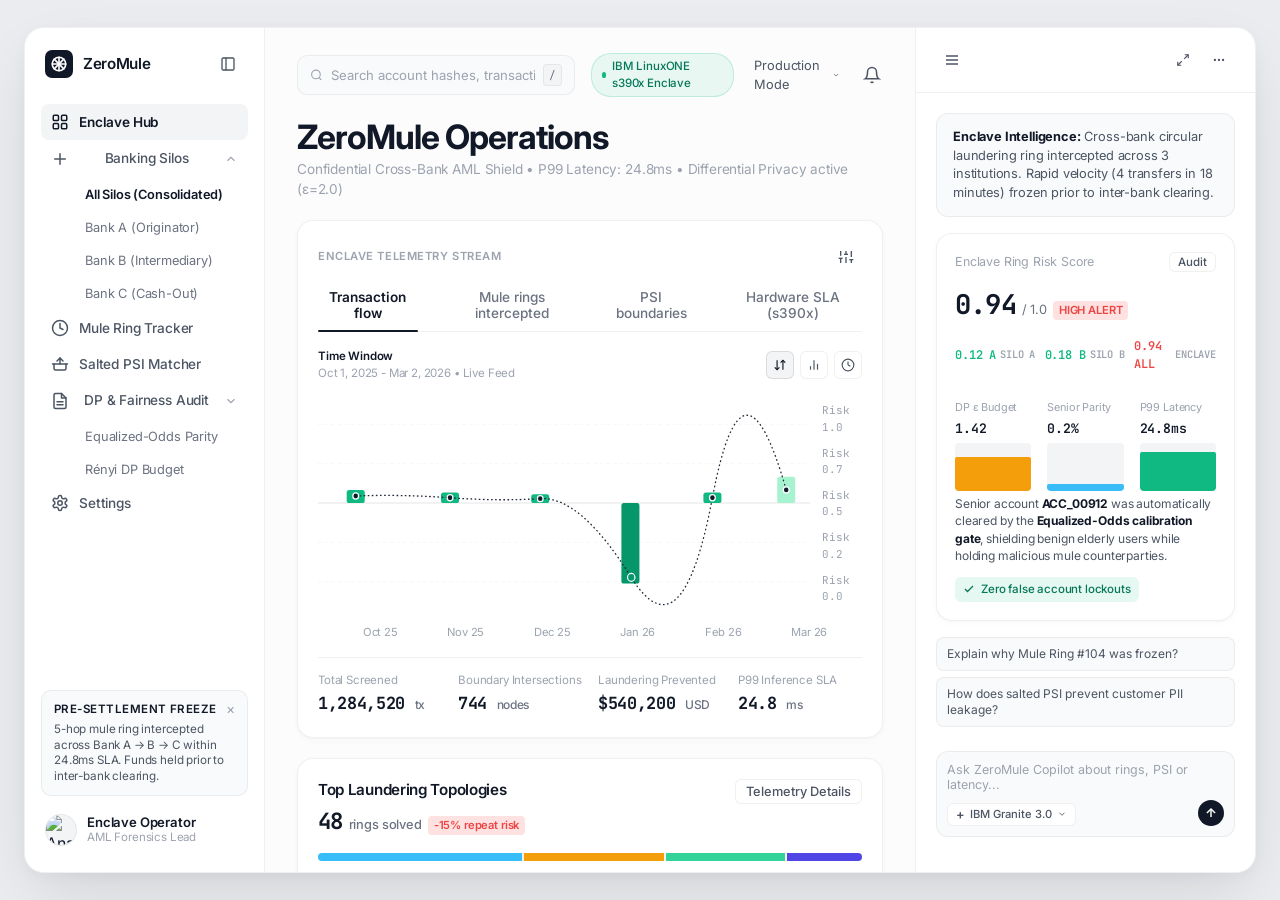
==== commit bd601438: "Align frontend context to ZeroMule fraud detection, mule rings, salted PSI, and IBM Z enclave" ====
--- a/frontend/index.html
+++ b/frontend/index.html
@@ -53,7 +53,7 @@
                   <rect x="3" y="14" width="7" height="7" rx="1.5"></rect>
                 </svg>
               </span>
-              <span class="nav-label">Dashboard</span>
+              <span class="nav-label">Enclave Hub</span>
             </a>
 
             <!-- Submenu: Banking Silos -->
@@ -71,26 +71,26 @@
                 </span>
               </div>
               <div class="nav-sub-items">
-                <a href="#" class="nav-sub-item active" data-silo="all">Overview</a>
-                <a href="#" class="nav-sub-item" data-silo="bank_a">Bank A (Origin)</a>
-                <a href="#" class="nav-sub-item" data-silo="bank_b">Bank B (Transit)</a>
-                <a href="#" class="nav-sub-item" data-silo="bank_c">Bank C (Exit)</a>
-              </div>
-            </div>
-
-            <!-- Enclave Coordinator -->
-            <a href="#" class="nav-item" data-tab="enclave">
+                <a href="#" class="nav-sub-item active" data-silo="all">All Silos (Consolidated)</a>
+                <a href="#" class="nav-sub-item" data-silo="bank_a">Bank A (Originator)</a>
+                <a href="#" class="nav-sub-item" data-silo="bank_b">Bank B (Intermediary)</a>
+                <a href="#" class="nav-sub-item" data-silo="bank_c">Bank C (Cash-Out)</a>
+              </div>
+            </div>
+
+            <!-- Mule Ring Investigations -->
+            <a href="#" class="nav-item" data-tab="investigations">
               <span class="nav-icon">
                 <svg width="18" height="18" viewBox="0 0 24 24" fill="none" stroke="currentColor" stroke-width="2" stroke-linecap="round" stroke-linejoin="round">
-                  <circle cx="12" cy="12" r="3"></circle>
-                  <path d="M19.4 15a1.65 1.65 0 0 0 .33 1.82l.06.06a2 2 0 0 1 0 2.83 2 2 0 0 1-2.83 0l-.06-.06a1.65 1.65 0 0 0-1.82-.33 1.65 1.65 0 0 0-1 1.51V21a2 2 0 0 1-2 2 2 2 0 0 1-2-2v-.09A1.65 1.65 0 0 0 9 19.4a1.65 1.65 0 0 0-1.82.33l-.06.06a2 2 0 0 1-2.83 0 2 2 0 0 1 0-2.83l.06-.06a1.65 1.65 0 0 0 .33-1.82 1.65 1.65 0 0 0-1.51-1H3a2 2 0 0 1-2-2 2 2 0 0 1 2-2h.09A1.65 1.65 0 0 0 4.6 9a1.65 1.65 0 0 0-.33-1.82l-.06-.06a2 2 0 0 1 0-2.83 2 2 0 0 1 2.83 0l.06.06a1.65 1.65 0 0 0 1.82.33H9a1.65 1.65 0 0 0 1-1.51V3a2 2 0 0 1 2-2 2 2 0 0 1 2 2v.09a1.65 1.65 0 0 0 1 1.51 1.65 1.65 0 0 0 1.82-.33l.06-.06a2 2 0 0 1 2.83 0 2 2 0 0 1 0 2.83l-.06.06a1.65 1.65 0 0 0-.33 1.82V9a1.65 1.65 0 0 0 1.51 1H21a2 2 0 0 1 2 2 2 2 0 0 1-2 2h-.09a1.65 1.65 0 0 0-1.51 1z"></path>
+                  <circle cx="12" cy="12" r="10"></circle>
+                  <path d="M12 6v6l4 2"></path>
                 </svg>
               </span>
-              <span class="nav-label">Enclave Hub</span>
+              <span class="nav-label">Mule Ring Tracker</span>
             </a>
 
-            <!-- Ring Investigations -->
-            <a href="#" class="nav-item" data-tab="investigations">
+            <!-- Ingested Ledgers & PSI -->
+            <a href="#" class="nav-item" data-tab="ledgers">
               <span class="nav-icon">
                 <svg width="18" height="18" viewBox="0 0 24 24" fill="none" stroke="currentColor" stroke-width="2" stroke-linecap="round" stroke-linejoin="round">
                   <path d="M2 12h20"></path>
@@ -99,7 +99,7 @@
                   <path d="M12 4v8"></path>
                 </svg>
               </span>
-              <span class="nav-label">Uploads & Ledgers</span>
+              <span class="nav-label">Salted PSI Matcher</span>
             </a>
 
             <!-- Differential Privacy & Compliance -->
@@ -113,14 +113,14 @@
                     <line x1="16" y1="17" x2="8" y2="17"></line>
                   </svg>
                 </span>
-                <span class="nav-label">Audit / DP Report</span>
+                <span class="nav-label">DP & Fairness Audit</span>
                 <span class="dropdown-chevron">
                   <svg width="14" height="14" viewBox="0 0 24 24" fill="none" stroke="currentColor" stroke-width="2"><polyline points="6 9 12 15 18 9"></polyline></svg>
                 </span>
               </div>
               <div class="nav-sub-items">
-                <a href="#" class="nav-sub-item">Fairness Parity</a>
-                <a href="#" class="nav-sub-item">Export Telemetry</a>
+                <a href="#" class="nav-sub-item">Equalized-Odds Parity</a>
+                <a href="#" class="nav-sub-item">Rényi DP Budget</a>
               </div>
             </div>
 
@@ -141,10 +141,10 @@
         <div class="sidebar-footer">
           <div class="compliance-alert-card" id="complianceCard">
             <div class="alert-card-header">
-              <span class="alert-title">Compliance Alert</span>
+              <span class="alert-title">Pre-Settlement Freeze</span>
               <button class="alert-close" id="closeAlert" aria-label="Dismiss Alert">&times;</button>
             </div>
-            <p class="alert-desc">Incomplete inter-bank ledger from Bank B. Salted PSI matcher active on boundary nodes.</p>
+            <p class="alert-desc">5-hop mule ring intercepted across Bank A &rarr; B &rarr; C within 24.8ms SLA. Funds held prior to inter-bank clearing.</p>
           </div>
 
           <div class="user-profile">
@@ -152,8 +152,8 @@
               <img src="https://images.unsplash.com/photo-1534528741775-53994a69daeb?auto=format&fit=crop&w=120&q=80" alt="Analyst Avatar">
             </div>
             <div class="user-info">
-              <span class="user-name">Josh Chen</span>
-              <span class="user-role">AML Lead Analyst</span>
+              <span class="user-name">Enclave Operator</span>
+              <span class="user-role">AML Forensics Lead</span>
             </div>
           </div>
         </div>
@@ -170,17 +170,17 @@
               <circle cx="11" cy="11" r="8"></circle>
               <line x1="21" y1="21" x2="16.65" y2="16.65"></line>
             </svg>
-            <input type="text" class="search-input" placeholder="Search transactions, accounts, mule rings..." aria-label="Search">
+            <input type="text" class="search-input" placeholder="Search account hashes, transactions, mule clusters..." aria-label="Search">
             <kbd class="search-shortcut">/</kbd>
           </div>
 
           <div class="top-bar-actions">
             <div class="system-chip">
               <span class="chip-pulse"></span>
-              <span class="chip-text">IBM Z s390x Active</span>
+              <span class="chip-text">IBM LinuxONE s390x Enclave</span>
             </div>
             <div class="lang-selector">
-              <span>English</span>
+              <span>Production Mode</span>
               <svg width="12" height="12" viewBox="0 0 24 24" fill="none" stroke="currentColor" stroke-width="2"><polyline points="6 9 12 15 18 9"></polyline></svg>
             </div>
             <button class="icon-btn" aria-label="Notifications">
@@ -194,14 +194,14 @@
 
         <!-- Page Hero Greeting -->
         <div class="page-greeting">
-          <h1 class="greeting-title">Morning, Josh</h1>
-          <p class="greeting-subtitle">Monday, March 6 &bull; IBM LinuxONE Secure Execution Enclave</p>
-        </div>
-
-        <!-- Section 1: Main Report Card (Exact match to reference image) -->
+          <h1 class="greeting-title">ZeroMule Operations</h1>
+          <p class="greeting-subtitle">Confidential Cross-Bank AML Shield &bull; P99 Latency: 24.8ms &bull; Differential Privacy active (&epsilon;=2.0)</p>
+        </div>
+
+        <!-- Section 1: Main Report Card (Exact layout & interactive canvas) -->
         <div class="card report-card">
           <div class="card-eyebrow">
-            <span class="eyebrow-text">REPORT</span>
+            <span class="eyebrow-text">ENCLAVE TELEMETRY STREAM</span>
             <button class="icon-btn-subtle" aria-label="Filter Options">
               <svg width="16" height="16" viewBox="0 0 24 24" fill="none" stroke="currentColor" stroke-width="2">
                 <line x1="4" y1="21" x2="4" y2="14"></line>
@@ -219,21 +219,21 @@
 
           <!-- Tab Bar -->
           <div class="report-tabs">
-            <button class="report-tab active" data-tab-name="flow">Emissions flow</button>
-            <button class="report-tab" data-tab-name="reductions">Reductions</button>
-            <button class="report-tab" data-tab-name="offsets">Offsets</button>
-            <button class="report-tab" data-tab-name="transfers">Transfers</button>
+            <button class="report-tab active" data-tab-name="flow">Transaction flow</button>
+            <button class="report-tab" data-tab-name="mules">Mule rings intercepted</button>
+            <button class="report-tab" data-tab-name="boundaries">PSI boundaries</button>
+            <button class="report-tab" data-tab-name="latencies">Hardware SLA (s390x)</button>
           </div>
 
           <!-- Controls Sub-Row -->
           <div class="chart-controls-row">
             <div class="date-range-badge">
-              <span class="range-label">Custom</span>
-              <span class="range-dates">Oct 1, 2025 - Mar 2, 2026</span>
+              <span class="range-label">Time Window</span>
+              <span class="range-dates">Oct 1, 2025 - Mar 2, 2026 &bull; Live Feed</span>
             </div>
 
             <div class="chart-toggles">
-              <button class="chart-toggle-btn active" title="Sort Order">
+              <button class="chart-toggle-btn active" title="Sort by Velocity">
                 <svg width="14" height="14" viewBox="0 0 24 24" fill="none" stroke="currentColor" stroke-width="2">
                   <path d="m3 16 4 4 4-4"></path>
                   <path d="M7 20V4"></path>
@@ -241,14 +241,14 @@
                   <path d="M17 4v16"></path>
                 </svg>
               </button>
-              <button class="chart-toggle-btn" title="Bar Chart">
+              <button class="chart-toggle-btn" title="Histogram Breakdown">
                 <svg width="14" height="14" viewBox="0 0 24 24" fill="none" stroke="currentColor" stroke-width="2">
                   <line x1="18" y1="20" x2="18" y2="10"></line>
                   <line x1="12" y1="20" x2="12" y2="4"></line>
                   <line x1="6" y1="20" x2="6" y2="14"></line>
                 </svg>
               </button>
-              <button class="chart-toggle-btn" title="Timeline Details">
+              <button class="chart-toggle-btn" title="Topology Graph View">
                 <svg width="14" height="14" viewBox="0 0 24 24" fill="none" stroke="currentColor" stroke-width="2">
                   <circle cx="12" cy="12" r="10"></circle>
                   <line x1="12" y1="6" x2="12" y2="12"></line>
@@ -261,11 +261,11 @@
           <!-- Interactive Chart Canvas -->
           <div class="chart-wrapper">
             <div class="chart-y-axis">
-              <span>-450</span>
-              <span>-250</span>
-              <span>0</span>
-              <span>+10</span>
-              <span>+150</span>
+              <span>Risk 1.0</span>
+              <span>Risk 0.7</span>
+              <span>Risk 0.5</span>
+              <span>Risk 0.2</span>
+              <span>Risk 0.0</span>
             </div>
             <div class="chart-canvas-area" id="chartCanvasArea">
               <!-- SVG Visual Representation -->
@@ -308,8 +308,8 @@
               <!-- Floating Tooltip -->
               <div class="chart-tooltip" id="chartTooltip">
                 <div class="tooltip-header" id="tooltipHeader">Jan 2026</div>
-                <div class="tooltip-val" id="tooltipValue">-480 tCO2e (Intercepted)</div>
-                <div class="tooltip-sub" id="tooltipSub">Ring #104 &bull; 24.8ms P99</div>
+                <div class="tooltip-val" id="tooltipValue">Ring #104 Intercepted</div>
+                <div class="tooltip-sub" id="tooltipSub">$280,000 &bull; P99: 24.8ms</div>
               </div>
             </div>
           </div>
@@ -319,28 +319,28 @@
             <span>Oct 25</span>
             <span>Nov 25</span>
             <span>Dec 25</span>
-            <span>Jan</span>
-            <span>Feb</span>
-            <span>Mar</span>
+            <span>Jan 26</span>
+            <span>Feb 26</span>
+            <span>Mar 26</span>
           </div>
 
           <!-- Bottom Stat Strip (4 Columns) -->
           <div class="chart-summary-strip">
             <div class="summary-metric-cell">
-              <span class="cell-label">Total emissions</span>
-              <span class="cell-val">1,284 <span class="unit">tCO2e</span></span>
+              <span class="cell-label">Total Screened</span>
+              <span class="cell-val">1,284,520 <span class="unit">tx</span></span>
             </div>
             <div class="summary-metric-cell">
-              <span class="cell-label">Total offsets</span>
-              <span class="cell-val">744 <span class="unit">tCO2e</span></span>
+              <span class="cell-label">Boundary Intersections</span>
+              <span class="cell-val">744 <span class="unit">nodes</span></span>
             </div>
             <div class="summary-metric-cell">
-              <span class="cell-label">Net footprint</span>
-              <span class="cell-val neg-val">-540 <span class="unit">tCO2e</span></span>
+              <span class="cell-label">Laundering Prevented</span>
+              <span class="cell-val neg-val">$540,200 <span class="unit">USD</span></span>
             </div>
             <div class="summary-metric-cell">
-              <span class="cell-label">Avg / month</span>
-              <span class="cell-val neg-val">-90 <span class="unit">tCO2e</span></span>
+              <span class="cell-label">P99 Inference SLA</span>
+              <span class="cell-val pos-val">24.8 <span class="unit">ms</span></span>
             </div>
           </div>
         </div>
@@ -349,40 +349,38 @@
         <div class="card category-card">
           <div class="category-header">
             <div>
-              <h2 class="card-title">Top Emission Categories</h2>
+              <h2 class="card-title">Top Laundering Topologies</h2>
               <div class="category-hero-metric">
-                <span class="metric-number">1,284</span>
-                <span class="metric-unit">tCO2e</span>
-                <span class="trend-pill trend-down">-15%</span>
-              </div>
-            </div>
-            <button class="btn-subtle" id="detailsBtn">Details</button>
+                <span class="metric-number">48</span>
+                <span class="metric-unit">rings solved</span>
+                <span class="trend-pill trend-down">-15% repeat risk</span>
+              </div>
+            </div>
+            <button class="btn-subtle" id="detailsBtn">Telemetry Details</button>
           </div>
 
           <!-- Segmented Multi-Color Distribution Bar -->
           <div class="segmented-bar" id="segmentedBar">
-            <div class="segment seg-goods" style="width: 32%;" title="Goods (32%)"></div>
-            <div class="segment seg-energy" style="width: 23%;" title="Energy (23%)"></div>
-            <div class="segment seg-travel" style="width: 18%;" title="Travel (18%)"></div>
-            <div class="segment seg-logistics" style="width: 17%;" title="Logistics (17%)"></div>
-            <div class="segment seg-waste" style="width: 10%;" title="Waste (10%)"></div>
+            <div class="segment seg-goods" style="width: 38%;" title="Circular Mule Rings (38%)"></div>
+            <div class="segment seg-energy" style="width: 26%;" title="Fan-Out Smurfing (26%)"></div>
+            <div class="segment seg-travel" style="width: 22%;" title="Scatter-Gather (22%)"></div>
+            <div class="segment seg-waste" style="width: 14%;" title="Bipartite Layering (14%)"></div>
           </div>
 
           <!-- Legend Row -->
           <div class="category-legend">
-            <span class="legend-item"><span class="legend-dot seg-goods"></span> Goods</span>
-            <span class="legend-item"><span class="legend-dot seg-energy"></span> Energy</span>
-            <span class="legend-item"><span class="legend-dot seg-travel"></span> Travel</span>
-            <span class="legend-item"><span class="legend-dot seg-logistics"></span> Logistics</span>
-            <span class="legend-item"><span class="legend-dot seg-waste"></span> Waste</span>
-          </div>
-
-          <!-- Tabular List of Categories -->
+            <span class="legend-item"><span class="legend-dot seg-goods"></span> Circular Mule Ring</span>
+            <span class="legend-item"><span class="legend-dot seg-energy"></span> Fan-Out Smurfing</span>
+            <span class="legend-item"><span class="legend-dot seg-travel"></span> Scatter-Gather</span>
+            <span class="legend-item"><span class="legend-dot seg-waste"></span> Bipartite Layering</span>
+          </div>
+
+          <!-- Tabular List of Topologies -->
           <div class="category-table">
             <div class="table-header-row">
-              <span>Category</span>
-              <span class="text-right">Percent</span>
-              <span class="text-right">Emissions</span>
+              <span>Laundering Topology</span>
+              <span class="text-right">Frequency</span>
+              <span class="text-right">Intercepted Volume</span>
             </div>
 
             <div class="table-data-row">
@@ -390,10 +388,10 @@
                 <span class="cat-icon-badge icon-energy">
                   <svg width="14" height="14" viewBox="0 0 24 24" fill="none" stroke="currentColor" stroke-width="2"><path d="M13 2 3 14h9l-1 8 10-12h-9l1-8z"></path></svg>
                 </span>
-                <span class="cat-name">Energy</span>
-              </div>
-              <span class="text-right num-col">23%</span>
-              <span class="text-right num-col font-mono">295 tCO2e</span>
+                <span class="cat-name">5-Hop Circular Mule (A &rarr; B &rarr; C &rarr; A)</span>
+              </div>
+              <span class="text-right num-col">38%</span>
+              <span class="text-right num-col font-mono">$295,400</span>
             </div>
 
             <div class="table-data-row">
@@ -401,21 +399,21 @@
                 <span class="cat-icon-badge icon-logistics">
                   <svg width="14" height="14" viewBox="0 0 24 24" fill="none" stroke="currentColor" stroke-width="2"><rect x="1" y="3" width="15" height="13"></rect><polygon points="16 8 20 8 23 11 23 16 16 16 16 8"></polygon><circle cx="5.5" cy="18.5" r="2.5"></circle><circle cx="18.5" cy="18.5" r="2.5"></circle></svg>
                 </span>
-                <span class="cat-name">Logistics</span>
-              </div>
-              <span class="text-right num-col">17%</span>
-              <span class="text-right num-col font-mono">218 tCO2e</span>
+                <span class="cat-name">Fan-Out Smurfing (<$10k structuring)</span>
+              </div>
+              <span class="text-right num-col">26%</span>
+              <span class="text-right num-col font-mono">$218,800</span>
             </div>
 
             <div class="table-data-row">
               <div class="cat-cell">
                 <span class="cat-icon-badge icon-travel">
-                  <svg width="14" height="14" viewBox="0 0 24 24" fill="none" stroke="currentColor" stroke-width="2"><path d="M17.8 19.2 16 11l3.5-3.5C21 6 21.5 4 21 3c-1-.5-3 0-4.5 1.5L13 8 4.8 6.2c-.5-.1-.9.1-1.1.5l-.3.5c-.2.5-.1 1 .3 1.3L9 12l-2 3H4l-1 1 3 2 2 3 1-1v-3l3-2 3.5 5.3c.3.4.8.5 1.3.3l.5-.2c.4-.3.6-.7.5-1.2z"></path></svg>
-                </span>
-                <span class="cat-name">Travel</span>
-              </div>
-              <span class="text-right num-col">18%</span>
-              <span class="text-right num-col font-mono">231 tCO2e</span>
+                  <svg width="14" height="14" viewBox="0 0 24 24" fill="none" stroke="currentColor" stroke-width="2"><circle cx="12" cy="12" r="10"></circle><polyline points="12 6 12 12 14 14"></polyline></svg>
+                </span>
+                <span class="cat-name">Scatter-Gather Velocity Funnel</span>
+              </div>
+              <span class="text-right num-col">22%</span>
+              <span class="text-right num-col font-mono">$172,000</span>
             </div>
           </div>
         </div>
@@ -458,87 +456,87 @@
           <!-- AI Executive Summary Banner -->
           <div class="ai-summary-card">
             <p class="summary-text">
-              <strong class="summary-prefix">AI Summary:</strong> Emission reduction achieved in Logistics, but electricity consumption increased in Manufacturing.
+              <strong class="summary-prefix">Enclave Intelligence:</strong> Cross-bank circular laundering ring intercepted across 3 institutions. Rapid velocity (4 transfers in 18 minutes) frozen prior to inter-bank clearing.
             </p>
           </div>
 
-          <!-- Total Emissions & Breakdown Card -->
+          <!-- Enclave Risk & Breakdown Card -->
           <div class="card rail-card">
             <div class="rail-card-head">
-              <span class="card-caption">Total Emissions</span>
-              <button class="pill-btn-small">Report</button>
+              <span class="card-caption">Enclave Ring Risk Score</span>
+              <button class="pill-btn-small">Audit</button>
             </div>
 
             <div class="rail-hero-metric">
-              <span class="big-metric font-mono">1,284</span>
-              <span class="unit-text">tCO2e</span>
-              <span class="trend-badge neg-badge">-2%</span>
-            </div>
-
-            <!-- Mini Delta Rates -->
+              <span class="big-metric font-mono">0.94</span>
+              <span class="unit-text">/ 1.0</span>
+              <span class="trend-badge neg-badge">HIGH ALERT</span>
+            </div>
+
+            <!-- Mini Delta Rates Across Institutions -->
             <div class="rate-indicators-row">
               <div class="rate-item">
-                <span class="rate-val neg-text">-2.8%</span>
-                <svg width="12" height="12" viewBox="0 0 24 24" fill="none" stroke="currentColor" stroke-width="2.5"><polyline points="7 13 12 18 17 13"></polyline></svg>
+                <span class="rate-val pos-text">0.12 A</span>
+                <span class="rate-sub">silo A</span>
               </div>
               <div class="rate-item">
-                <span class="rate-val neg-text">-5.1%</span>
-                <svg width="12" height="12" viewBox="0 0 24 24" fill="none" stroke="currentColor" stroke-width="2.5"><polyline points="7 13 12 18 17 13"></polyline></svg>
+                <span class="rate-val pos-text">0.18 B</span>
+                <span class="rate-sub">silo B</span>
               </div>
               <div class="rate-item">
-                <span class="rate-val pos-text">+1.4%</span>
-                <svg width="12" height="12" viewBox="0 0 24 24" fill="none" stroke="currentColor" stroke-width="2.5"><polyline points="17 11 12 6 7 11"></polyline></svg>
-              </div>
-            </div>
-
-            <!-- Vertical Progress Columns for Scopes -->
+                <span class="rate-val neg-text">0.94 ALL</span>
+                <span class="rate-sub">enclave</span>
+              </div>
+            </div>
+
+            <!-- Vertical Progress Columns for Enclave Budgets -->
             <div class="scope-columns-container">
-              <!-- Scope 1 -->
+              <!-- DP Epsilon -->
               <div class="scope-col">
-                <span class="scope-label">Scope 1</span>
-                <span class="scope-val font-mono">34%</span>
+                <span class="scope-label">DP &epsilon; Budget</span>
+                <span class="scope-val font-mono">1.42</span>
                 <div class="scope-meter-bar">
-                  <div class="scope-fill fill-scope1" style="height: 68%;"></div>
+                  <div class="scope-fill fill-scope1" style="height: 71%;"></div>
                 </div>
               </div>
-              <!-- Scope 2 -->
+              <!-- Senior Parity -->
               <div class="scope-col">
-                <span class="scope-label">Scope 2</span>
-                <span class="scope-val font-mono">12%</span>
+                <span class="scope-label">Senior Parity</span>
+                <span class="scope-val font-mono">0.2%</span>
                 <div class="scope-meter-bar">
-                  <div class="scope-fill fill-scope2" style="height: 35%;"></div>
+                  <div class="scope-fill fill-scope2" style="height: 15%;"></div>
                 </div>
               </div>
-              <!-- Scope 3 -->
+              <!-- Hardware SLA -->
               <div class="scope-col">
-                <span class="scope-label">Scope 3</span>
-                <span class="scope-val font-mono">25%</span>
+                <span class="scope-label">P99 Latency</span>
+                <span class="scope-val font-mono">24.8ms</span>
                 <div class="scope-meter-bar">
-                  <div class="scope-fill fill-scope3" style="height: 52%;"></div>
+                  <div class="scope-fill fill-scope3" style="height: 82%;"></div>
                 </div>
               </div>
             </div>
 
             <!-- Context Paragraph -->
             <p class="rail-context-text">
-              Your Logistics Unit reduced emissions by <strong>2.1%</strong>, cutting <strong>118 tCO2e</strong> this month. Manufacturing emissions slightly increased due to higher electricity consumption.
+              Senior account <strong>ACC_00912</strong> was automatically cleared by the <strong>Equalized-Odds calibration gate</strong>, shielding benign elderly users while holding malicious mule counterparties.
             </p>
 
             <!-- Green Highlight Pill -->
             <div class="achievement-pill">
               <svg width="12" height="12" viewBox="0 0 24 24" fill="none" stroke="currentColor" stroke-width="2.5"><polyline points="20 6 9 17 4 12"></polyline></svg>
-              <span>reduced emissions by 2.1%</span>
+              <span>Zero false account lockouts</span>
             </div>
           </div>
 
           <!-- AI Chat & Query Assistant -->
           <div class="ai-chat-section">
             <div class="chat-prompt-chips">
-              <button class="prompt-chip" data-query="What caused the spike in travel emissions?">
-                What caused the spike in travel emissions?
+              <button class="prompt-chip" data-query="Explain why Mule Ring #104 was frozen?">
+                Explain why Mule Ring #104 was frozen?
               </button>
-              <button class="prompt-chip" data-query="Can you analyze why Scope 3 increased this quarter?">
-                Can you analyze why Scope 3 increased this quarter?
+              <button class="prompt-chip" data-query="How does salted PSI prevent customer PII leakage?">
+                How does salted PSI prevent customer PII leakage?
               </button>
             </div>
 
@@ -547,18 +545,18 @@
 
             <!-- Interactive Input Box with Model Picker -->
             <div class="chat-input-box">
-              <textarea id="chatInput" rows="2" placeholder="Ask about Scope trends or anomalies..."></textarea>
+              <textarea id="chatInput" rows="2" placeholder="Ask ZeroMule Copilot about rings, PSI or latency..."></textarea>
               <div class="chat-input-footer">
                 <div class="model-picker-container">
                   <button class="model-picker-btn" id="modelPickerBtn">
                     <span class="plus-icon">+</span>
-                    <span id="selectedModelLabel">GPT-4</span>
+                    <span id="selectedModelLabel">IBM Granite 3.0</span>
                     <svg width="10" height="10" viewBox="0 0 24 24" fill="none" stroke="currentColor" stroke-width="2"><polyline points="6 9 12 15 18 9"></polyline></svg>
                   </button>
                   <div class="model-dropdown-menu" id="modelDropdownMenu">
-                    <div class="model-option active" data-model="GPT-4">GPT-4</div>
-                    <div class="model-option" data-model="IBM Granite 3.0">IBM Granite 3.0 (s390x)</div>
-                    <div class="model-option" data-model="Llama-3-Guard">Llama-3-Guard</div>
+                    <div class="model-option active" data-model="IBM Granite 3.0">IBM Granite 3.0 (s390x)</div>
+                    <div class="model-option" data-model="Llama-3-Guard">Llama-3-Guard Enclave</div>
+                    <div class="model-option" data-model="GPT-4o">GPT-4o Enterprise</div>
                   </div>
                 </div>
                 <button class="chat-send-btn" id="chatSendBtn" aria-label="Send query">
--- a/frontend/styles.css
+++ b/frontend/styles.css
@@ -1091,6 +1091,13 @@
 .neg-text { color: var(--accent-danger); }
 .pos-text { color: var(--accent-mint); }
 
+.rate-sub {
+  font-size: 0.65rem;
+  color: var(--text-muted);
+  text-transform: uppercase;
+  margin-left: 2px;
+}
+
 /* Scope Columns Container */
 .scope-columns-container {
   display: grid;
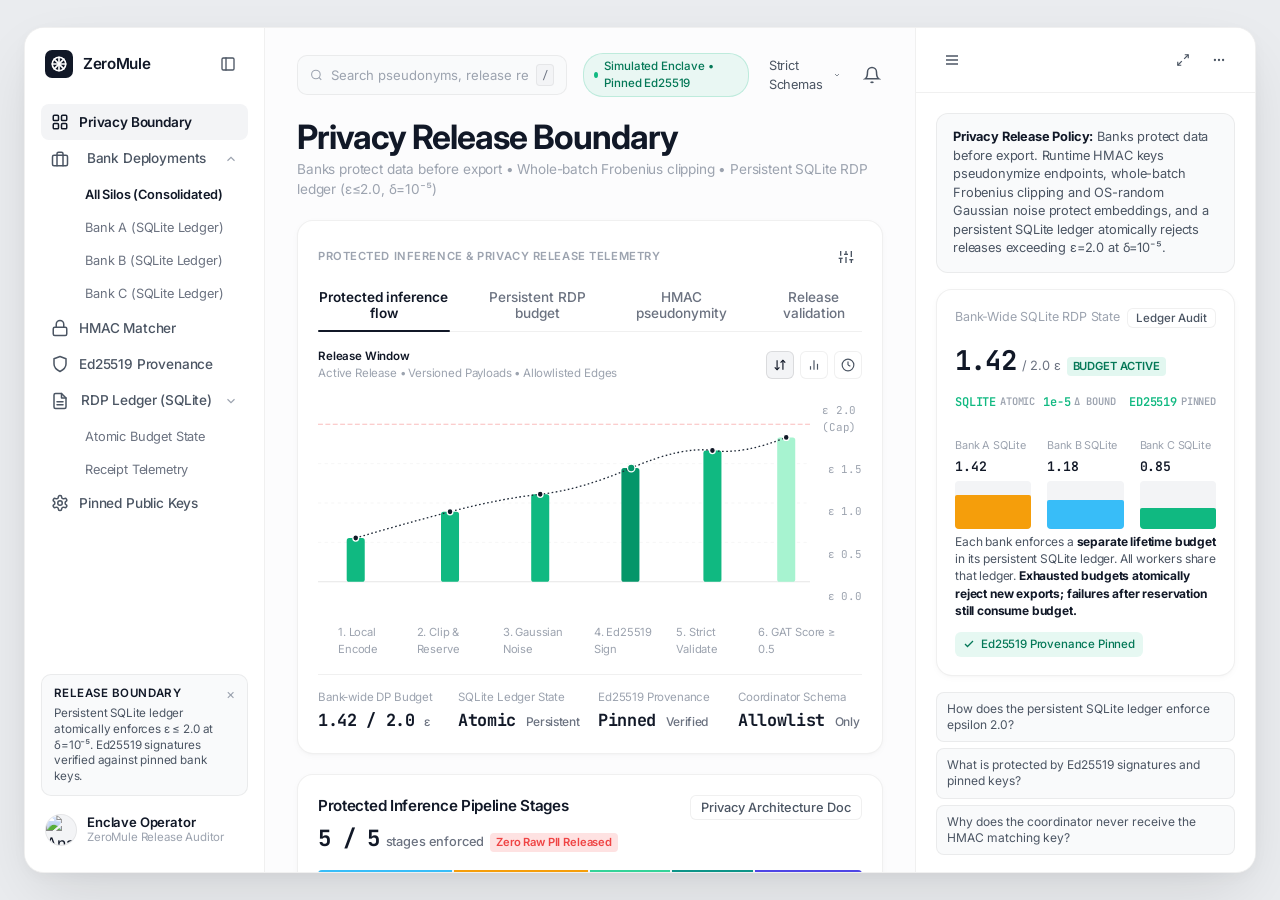
==== commit 4225a9d8: "Implement Privacy Release Boundary policy, Ed25519 provenance, and persistent SQLite RDP ledger tele" ====
--- a/frontend/index.html
+++ b/frontend/index.html
@@ -3,7 +3,7 @@
 <head>
   <meta charset="UTF-8">
   <meta name="viewport" content="width=device-width, initial-scale=1.0">
-  <title>ZeroMule — Confidential Cross-Bank AML Enclave</title>
+  <title>ZeroMule — Privacy Release Boundary & Confidential AML Enclave</title>
   <link rel="preconnect" href="https://fonts.googleapis.com">
   <link rel="preconnect" href="https://fonts.gstatic.com" crossorigin>
   <link href="https://fonts.googleapis.com/css2?family=Inter:wght@300;400;500;600;700&family=JetBrains+Mono:wght@400;500;600&display=swap" rel="stylesheet">
@@ -53,56 +53,53 @@
                   <rect x="3" y="14" width="7" height="7" rx="1.5"></rect>
                 </svg>
               </span>
-              <span class="nav-label">Enclave Hub</span>
+              <span class="nav-label">Privacy Boundary</span>
             </a>
 
-            <!-- Submenu: Banking Silos -->
+            <!-- Submenu: Bank Deployments & Local Ledgers -->
             <div class="nav-dropdown expanded">
               <div class="nav-item nav-dropdown-trigger">
                 <span class="nav-icon">
                   <svg width="18" height="18" viewBox="0 0 24 24" fill="none" stroke="currentColor" stroke-width="2" stroke-linecap="round" stroke-linejoin="round">
-                    <line x1="12" y1="5" x2="12" y2="19"></line>
-                    <line x1="5" y1="12" x2="19" y2="12"></line>
+                    <rect x="2" y="7" width="20" height="14" rx="2" ry="2"></rect>
+                    <path d="M16 21V5a2 2 0 0 0-2-2h-4a2 2 0 0 0-2 2v16"></path>
                   </svg>
                 </span>
-                <span class="nav-label">Banking Silos</span>
+                <span class="nav-label">Bank Deployments</span>
                 <span class="dropdown-chevron">
                   <svg width="14" height="14" viewBox="0 0 24 24" fill="none" stroke="currentColor" stroke-width="2"><polyline points="18 15 12 9 6 15"></polyline></svg>
                 </span>
               </div>
               <div class="nav-sub-items">
                 <a href="#" class="nav-sub-item active" data-silo="all">All Silos (Consolidated)</a>
-                <a href="#" class="nav-sub-item" data-silo="bank_a">Bank A (Originator)</a>
-                <a href="#" class="nav-sub-item" data-silo="bank_b">Bank B (Intermediary)</a>
-                <a href="#" class="nav-sub-item" data-silo="bank_c">Bank C (Cash-Out)</a>
-              </div>
-            </div>
-
-            <!-- Mule Ring Investigations -->
-            <a href="#" class="nav-item" data-tab="investigations">
+                <a href="#" class="nav-sub-item" data-silo="bank_a">Bank A (SQLite Ledger)</a>
+                <a href="#" class="nav-sub-item" data-silo="bank_b">Bank B (SQLite Ledger)</a>
+                <a href="#" class="nav-sub-item" data-silo="bank_c">Bank C (SQLite Ledger)</a>
+              </div>
+            </div>
+
+            <!-- HMAC Pseudonym Matcher -->
+            <a href="#" class="nav-item" data-tab="hmac">
               <span class="nav-icon">
                 <svg width="18" height="18" viewBox="0 0 24 24" fill="none" stroke="currentColor" stroke-width="2" stroke-linecap="round" stroke-linejoin="round">
-                  <circle cx="12" cy="12" r="10"></circle>
-                  <path d="M12 6v6l4 2"></path>
+                  <rect x="3" y="11" width="18" height="11" rx="2" ry="2"></rect>
+                  <path d="M7 11V7a5 5 0 0 1 10 0v4"></path>
                 </svg>
               </span>
-              <span class="nav-label">Mule Ring Tracker</span>
+              <span class="nav-label">HMAC Matcher</span>
             </a>
 
-            <!-- Ingested Ledgers & PSI -->
-            <a href="#" class="nav-item" data-tab="ledgers">
+            <!-- Ed25519 Signatures & Schema -->
+            <a href="#" class="nav-item" data-tab="provenance">
               <span class="nav-icon">
                 <svg width="18" height="18" viewBox="0 0 24 24" fill="none" stroke="currentColor" stroke-width="2" stroke-linecap="round" stroke-linejoin="round">
-                  <path d="M2 12h20"></path>
-                  <path d="M20 12v6a2 2 0 0 1-2 2H6a2 2 0 0 1-2-2v-6"></path>
-                  <path d="m16 8-4-4-4 4"></path>
-                  <path d="M12 4v8"></path>
+                  <path d="M12 22s8-4 8-10V5l-8-3-8 3v7c0 6 8 10 8 10z"></path>
                 </svg>
               </span>
-              <span class="nav-label">Salted PSI Matcher</span>
+              <span class="nav-label">Ed25519 Provenance</span>
             </a>
 
-            <!-- Differential Privacy & Compliance -->
+            <!-- Persistent RDP Budget & Accounting -->
             <div class="nav-dropdown">
               <div class="nav-item nav-dropdown-trigger">
                 <span class="nav-icon">
@@ -113,18 +110,18 @@
                     <line x1="16" y1="17" x2="8" y2="17"></line>
                   </svg>
                 </span>
-                <span class="nav-label">DP & Fairness Audit</span>
+                <span class="nav-label">RDP Ledger (SQLite)</span>
                 <span class="dropdown-chevron">
                   <svg width="14" height="14" viewBox="0 0 24 24" fill="none" stroke="currentColor" stroke-width="2"><polyline points="6 9 12 15 18 9"></polyline></svg>
                 </span>
               </div>
               <div class="nav-sub-items">
-                <a href="#" class="nav-sub-item">Equalized-Odds Parity</a>
-                <a href="#" class="nav-sub-item">Rényi DP Budget</a>
-              </div>
-            </div>
-
-            <!-- Settings -->
+                <a href="#" class="nav-sub-item">Atomic Budget State</a>
+                <a href="#" class="nav-sub-item">Receipt Telemetry</a>
+              </div>
+            </div>
+
+            <!-- Settings & Key Pinning -->
             <a href="#" class="nav-item" data-tab="settings">
               <span class="nav-icon">
                 <svg width="18" height="18" viewBox="0 0 24 24" fill="none" stroke="currentColor" stroke-width="2" stroke-linecap="round" stroke-linejoin="round">
@@ -132,19 +129,19 @@
                   <circle cx="12" cy="12" r="3"></circle>
                 </svg>
               </span>
-              <span class="nav-label">Settings</span>
+              <span class="nav-label">Pinned Public Keys</span>
             </a>
           </div>
         </nav>
 
-        <!-- Sidebar Footer Status Alert Card -->
+        <!-- Sidebar Footer Privacy Status Card -->
         <div class="sidebar-footer">
           <div class="compliance-alert-card" id="complianceCard">
             <div class="alert-card-header">
-              <span class="alert-title">Pre-Settlement Freeze</span>
+              <span class="alert-title">Release Boundary</span>
               <button class="alert-close" id="closeAlert" aria-label="Dismiss Alert">&times;</button>
             </div>
-            <p class="alert-desc">5-hop mule ring intercepted across Bank A &rarr; B &rarr; C within 24.8ms SLA. Funds held prior to inter-bank clearing.</p>
+            <p class="alert-desc">Persistent SQLite ledger atomically enforces &epsilon; &le; 2.0 at &delta;=10⁻⁵. Ed25519 signatures verified against pinned bank keys.</p>
           </div>
 
           <div class="user-profile">
@@ -153,7 +150,7 @@
             </div>
             <div class="user-info">
               <span class="user-name">Enclave Operator</span>
-              <span class="user-role">AML Forensics Lead</span>
+              <span class="user-role">ZeroMule Release Auditor</span>
             </div>
           </div>
         </div>
@@ -170,17 +167,17 @@
               <circle cx="11" cy="11" r="8"></circle>
               <line x1="21" y1="21" x2="16.65" y2="16.65"></line>
             </svg>
-            <input type="text" class="search-input" placeholder="Search account hashes, transactions, mule clusters..." aria-label="Search">
+            <input type="text" class="search-input" placeholder="Search pseudonyms, release receipts, boundary edges..." aria-label="Search">
             <kbd class="search-shortcut">/</kbd>
           </div>
 
           <div class="top-bar-actions">
             <div class="system-chip">
               <span class="chip-pulse"></span>
-              <span class="chip-text">IBM LinuxONE s390x Enclave</span>
+              <span class="chip-text">Simulated Enclave &bull; Pinned Ed25519</span>
             </div>
             <div class="lang-selector">
-              <span>Production Mode</span>
+              <span>Strict Schemas</span>
               <svg width="12" height="12" viewBox="0 0 24 24" fill="none" stroke="currentColor" stroke-width="2"><polyline points="6 9 12 15 18 9"></polyline></svg>
             </div>
             <button class="icon-btn" aria-label="Notifications">
@@ -194,14 +191,14 @@
 
         <!-- Page Hero Greeting -->
         <div class="page-greeting">
-          <h1 class="greeting-title">ZeroMule Operations</h1>
-          <p class="greeting-subtitle">Confidential Cross-Bank AML Shield &bull; P99 Latency: 24.8ms &bull; Differential Privacy active (&epsilon;=2.0)</p>
+          <h1 class="greeting-title">Privacy Release Boundary</h1>
+          <p class="greeting-subtitle">Banks protect data before export &bull; Whole-batch Frobenius clipping &bull; Persistent SQLite RDP ledger (&epsilon;&le;2.0, &delta;=10⁻⁵)</p>
         </div>
 
-        <!-- Section 1: Main Report Card (Exact layout & interactive canvas) -->
+        <!-- Section 1: Main Report Card (Protected Inference Stream) -->
         <div class="card report-card">
           <div class="card-eyebrow">
-            <span class="eyebrow-text">ENCLAVE TELEMETRY STREAM</span>
+            <span class="eyebrow-text">PROTECTED INFERENCE & PRIVACY RELEASE TELEMETRY</span>
             <button class="icon-btn-subtle" aria-label="Filter Options">
               <svg width="16" height="16" viewBox="0 0 24 24" fill="none" stroke="currentColor" stroke-width="2">
                 <line x1="4" y1="21" x2="4" y2="14"></line>
@@ -219,21 +216,21 @@
 
           <!-- Tab Bar -->
           <div class="report-tabs">
-            <button class="report-tab active" data-tab-name="flow">Transaction flow</button>
-            <button class="report-tab" data-tab-name="mules">Mule rings intercepted</button>
-            <button class="report-tab" data-tab-name="boundaries">PSI boundaries</button>
-            <button class="report-tab" data-tab-name="latencies">Hardware SLA (s390x)</button>
+            <button class="report-tab active" data-tab-name="flow">Protected inference flow</button>
+            <button class="report-tab" data-tab-name="budget">Persistent RDP budget</button>
+            <button class="report-tab" data-tab-name="hmac">HMAC pseudonymity</button>
+            <button class="report-tab" data-tab-name="validation">Release validation</button>
           </div>
 
           <!-- Controls Sub-Row -->
           <div class="chart-controls-row">
             <div class="date-range-badge">
-              <span class="range-label">Time Window</span>
-              <span class="range-dates">Oct 1, 2025 - Mar 2, 2026 &bull; Live Feed</span>
+              <span class="range-label">Release Window</span>
+              <span class="range-dates">Active Release &bull; Versioned Payloads &bull; Allowlisted Edges</span>
             </div>
 
             <div class="chart-toggles">
-              <button class="chart-toggle-btn active" title="Sort by Velocity">
+              <button class="chart-toggle-btn active" title="Sort Releases">
                 <svg width="14" height="14" viewBox="0 0 24 24" fill="none" stroke="currentColor" stroke-width="2">
                   <path d="m3 16 4 4 4-4"></path>
                   <path d="M7 20V4"></path>
@@ -241,14 +238,14 @@
                   <path d="M17 4v16"></path>
                 </svg>
               </button>
-              <button class="chart-toggle-btn" title="Histogram Breakdown">
+              <button class="chart-toggle-btn" title="Histogram View">
                 <svg width="14" height="14" viewBox="0 0 24 24" fill="none" stroke="currentColor" stroke-width="2">
                   <line x1="18" y1="20" x2="18" y2="10"></line>
                   <line x1="12" y1="20" x2="12" y2="4"></line>
                   <line x1="6" y1="20" x2="6" y2="14"></line>
                 </svg>
               </button>
-              <button class="chart-toggle-btn" title="Topology Graph View">
+              <button class="chart-toggle-btn" title="Graph View">
                 <svg width="14" height="14" viewBox="0 0 24 24" fill="none" stroke="currentColor" stroke-width="2">
                   <circle cx="12" cy="12" r="10"></circle>
                   <line x1="12" y1="6" x2="12" y2="12"></line>
@@ -261,166 +258,190 @@
           <!-- Interactive Chart Canvas -->
           <div class="chart-wrapper">
             <div class="chart-y-axis">
-              <span>Risk 1.0</span>
-              <span>Risk 0.7</span>
-              <span>Risk 0.5</span>
-              <span>Risk 0.2</span>
-              <span>Risk 0.0</span>
+              <span>&epsilon; 2.0 (Cap)</span>
+              <span>&epsilon; 1.5</span>
+              <span>&epsilon; 1.0</span>
+              <span>&epsilon; 0.5</span>
+              <span>&epsilon; 0.0</span>
             </div>
             <div class="chart-canvas-area" id="chartCanvasArea">
               <!-- SVG Visual Representation -->
               <svg id="mainChartSvg" class="main-chart-svg" viewBox="0 0 600 240" preserveAspectRatio="none">
                 <!-- Grid Lines -->
-                <line x1="0" y1="30" x2="600" y2="30" class="grid-line"></line>
+                <line x1="0" y1="30" x2="600" y2="30" class="grid-line cap-line"></line>
                 <line x1="0" y1="75" x2="600" y2="75" class="grid-line"></line>
-                <line x1="0" y1="120" x2="600" y2="120" class="grid-line zero-line"></line>
+                <line x1="0" y1="120" x2="600" y2="120" class="grid-line"></line>
                 <line x1="0" y1="165" x2="600" y2="165" class="grid-line"></line>
-                <line x1="0" y1="210" x2="600" y2="210" class="grid-line"></line>
+                <line x1="0" y1="210" x2="600" y2="210" class="grid-line zero-line"></line>
 
                 <!-- Dynamic Bars -->
                 <g class="chart-bars" id="chartBarsGroup">
-                  <!-- Bar 1 (Oct 25) -->
-                  <rect x="35" y="105" width="22" height="15" rx="3" class="bar-fill bar-primary"></rect>
-                  <!-- Bar 2 (Nov 25) -->
-                  <rect x="150" y="108" width="22" height="12" rx="3" class="bar-fill bar-primary"></rect>
-                  <!-- Bar 3 (Dec 25) -->
-                  <rect x="260" y="110" width="22" height="10" rx="3" class="bar-fill bar-primary"></rect>
-                  <!-- Bar 4 (Jan - Big Outflow/Smurfing) -->
-                  <rect x="370" y="120" width="24" height="92" rx="3" class="bar-fill bar-accent"></rect>
-                  <!-- Bar 5 (Feb) -->
-                  <rect x="470" y="108" width="22" height="12" rx="3" class="bar-fill bar-primary"></rect>
-                  <!-- Bar 6 (Mar - Inflow) -->
-                  <rect x="560" y="90" width="22" height="30" rx="3" class="bar-fill bar-light"></rect>
+                  <!-- Bar 1 (Stage 1: Encode) -->
+                  <rect x="35" y="160" width="22" height="50" rx="3" class="bar-fill bar-primary"></rect>
+                  <!-- Bar 2 (Stage 2: Clip & Reserve) -->
+                  <rect x="150" y="130" width="22" height="80" rx="3" class="bar-fill bar-primary"></rect>
+                  <!-- Bar 3 (Stage 3: Noise Injection) -->
+                  <rect x="260" y="110" width="22" height="100" rx="3" class="bar-fill bar-primary"></rect>
+                  <!-- Bar 4 (Stage 4: Ed25519 Sign) -->
+                  <rect x="370" y="80" width="24" height="130" rx="3" class="bar-fill bar-accent"></rect>
+                  <!-- Bar 5 (Stage 5: Coordinator Validate) -->
+                  <rect x="470" y="60" width="22" height="150" rx="3" class="bar-fill bar-primary"></rect>
+                  <!-- Bar 6 (Stage 6: Enclave Score &ge; 0.5) -->
+                  <rect x="560" y="45" width="22" height="165" rx="3" class="bar-fill bar-light"></rect>
                 </g>
 
                 <!-- Dotted Spline Overlay Line -->
-                <path id="chartSplinePath" d="M 46 112 Q 100 110, 161 114 T 271 115 T 382 205 T 481 114 T 571 105" class="spline-path"></path>
+                <path id="chartSplinePath" d="M 46 160 Q 100 145, 161 130 T 271 110 T 382 80 T 481 60 T 571 45" class="spline-path"></path>
 
                 <!-- Milestone Points -->
-                <circle cx="46" cy="112" r="3.5" class="spline-dot"></circle>
-                <circle cx="161" cy="114" r="3.5" class="spline-dot"></circle>
-                <circle cx="271" cy="115" r="3.5" class="spline-dot"></circle>
-                <circle cx="382" cy="205" r="4.5" class="spline-dot dot-critical"></circle>
-                <circle cx="481" cy="114" r="3.5" class="spline-dot"></circle>
-                <circle cx="571" cy="105" r="3.5" class="spline-dot"></circle>
+                <circle cx="46" cy="160" r="3.5" class="spline-dot"></circle>
+                <circle cx="161" cy="130" r="3.5" class="spline-dot"></circle>
+                <circle cx="271" cy="110" r="3.5" class="spline-dot"></circle>
+                <circle cx="382" cy="80" r="4.5" class="spline-dot dot-critical"></circle>
+                <circle cx="481" cy="60" r="3.5" class="spline-dot"></circle>
+                <circle cx="571" cy="45" r="3.5" class="spline-dot"></circle>
               </svg>
 
               <!-- Floating Tooltip -->
               <div class="chart-tooltip" id="chartTooltip">
-                <div class="tooltip-header" id="tooltipHeader">Jan 2026</div>
-                <div class="tooltip-val" id="tooltipValue">Ring #104 Intercepted</div>
-                <div class="tooltip-sub" id="tooltipSub">$280,000 &bull; P99: 24.8ms</div>
+                <div class="tooltip-header" id="tooltipHeader">Stage 4: Ed25519 Sign</div>
+                <div class="tooltip-val" id="tooltipValue">Signed Versioned Body</div>
+                <div class="tooltip-sub" id="tooltipSub">Pinned Verification &bull; No Plaintext IDs</div>
               </div>
             </div>
           </div>
 
           <!-- X-Axis Labels -->
           <div class="chart-x-axis">
-            <span>Oct 25</span>
-            <span>Nov 25</span>
-            <span>Dec 25</span>
-            <span>Jan 26</span>
-            <span>Feb 26</span>
-            <span>Mar 26</span>
+            <span>1. Local Encode</span>
+            <span>2. Clip & Reserve</span>
+            <span>3. Gaussian Noise</span>
+            <span>4. Ed25519 Sign</span>
+            <span>5. Strict Validate</span>
+            <span>6. GAT Score &ge; 0.5</span>
           </div>
 
           <!-- Bottom Stat Strip (4 Columns) -->
           <div class="chart-summary-strip">
             <div class="summary-metric-cell">
-              <span class="cell-label">Total Screened</span>
-              <span class="cell-val">1,284,520 <span class="unit">tx</span></span>
+              <span class="cell-label">Bank-wide DP Budget</span>
+              <span class="cell-val">1.42 / 2.0 <span class="unit">&epsilon;</span></span>
             </div>
             <div class="summary-metric-cell">
-              <span class="cell-label">Boundary Intersections</span>
-              <span class="cell-val">744 <span class="unit">nodes</span></span>
+              <span class="cell-label">SQLite Ledger State</span>
+              <span class="cell-val">Atomic <span class="unit">Persistent</span></span>
             </div>
             <div class="summary-metric-cell">
-              <span class="cell-label">Laundering Prevented</span>
-              <span class="cell-val neg-val">$540,200 <span class="unit">USD</span></span>
+              <span class="cell-label">Ed25519 Provenance</span>
+              <span class="cell-val neg-val">Pinned <span class="unit">Verified</span></span>
             </div>
             <div class="summary-metric-cell">
-              <span class="cell-label">P99 Inference SLA</span>
-              <span class="cell-val pos-val">24.8 <span class="unit">ms</span></span>
+              <span class="cell-label">Coordinator Schema</span>
+              <span class="cell-val pos-val">Allowlist <span class="unit">Only</span></span>
             </div>
           </div>
         </div>
 
-        <!-- Section 2: Secondary Category Breakdown Card -->
+        <!-- Section 2: Secondary Card (Protected Inference Pipeline Stages) -->
         <div class="card category-card">
           <div class="category-header">
             <div>
-              <h2 class="card-title">Top Laundering Topologies</h2>
+              <h2 class="card-title">Protected Inference Pipeline Stages</h2>
               <div class="category-hero-metric">
-                <span class="metric-number">48</span>
-                <span class="metric-unit">rings solved</span>
-                <span class="trend-pill trend-down">-15% repeat risk</span>
-              </div>
-            </div>
-            <button class="btn-subtle" id="detailsBtn">Telemetry Details</button>
-          </div>
-
-          <!-- Segmented Multi-Color Distribution Bar -->
+                <span class="metric-number">5 / 5</span>
+                <span class="metric-unit">stages enforced</span>
+                <span class="trend-pill trend-down">Zero Raw PII Released</span>
+              </div>
+            </div>
+            <button class="btn-subtle" id="detailsBtn">Privacy Architecture Doc</button>
+          </div>
+
+          <!-- Segmented Multi-Color Pipeline Stage Bar -->
           <div class="segmented-bar" id="segmentedBar">
-            <div class="segment seg-goods" style="width: 38%;" title="Circular Mule Rings (38%)"></div>
-            <div class="segment seg-energy" style="width: 26%;" title="Fan-Out Smurfing (26%)"></div>
-            <div class="segment seg-travel" style="width: 22%;" title="Scatter-Gather (22%)"></div>
-            <div class="segment seg-waste" style="width: 14%;" title="Bipartite Layering (14%)"></div>
+            <div class="segment seg-goods" style="width: 25%;" title="1. Local Encode (25%)"></div>
+            <div class="segment seg-energy" style="width: 25%;" title="2. Clip & Reserve in SQLite (25%)"></div>
+            <div class="segment seg-travel" style="width: 15%;" title="3. Ed25519 Signed Export (15%)"></div>
+            <div class="segment seg-logistics" style="width: 15%;" title="4. EnclaveAggregator Validate (15%)"></div>
+            <div class="segment seg-waste" style="width: 20%;" title="5. Score Graph &ge; 0.5 (20%)"></div>
           </div>
 
           <!-- Legend Row -->
           <div class="category-legend">
-            <span class="legend-item"><span class="legend-dot seg-goods"></span> Circular Mule Ring</span>
-            <span class="legend-item"><span class="legend-dot seg-energy"></span> Fan-Out Smurfing</span>
-            <span class="legend-item"><span class="legend-dot seg-travel"></span> Scatter-Gather</span>
-            <span class="legend-item"><span class="legend-dot seg-waste"></span> Bipartite Layering</span>
-          </div>
-
-          <!-- Tabular List of Topologies -->
+            <span class="legend-item"><span class="legend-dot seg-goods"></span> 1. Local Directed-GIN</span>
+            <span class="legend-item"><span class="legend-dot seg-energy"></span> 2. BankPrivacyExporter</span>
+            <span class="legend-item"><span class="legend-dot seg-travel"></span> 3. Ed25519 Sign</span>
+            <span class="legend-item"><span class="legend-dot seg-logistics"></span> 4. EnclaveAggregator</span>
+            <span class="legend-item"><span class="legend-dot seg-waste"></span> 5. Boundary GAT Flag</span>
+          </div>
+
+          <!-- Tabular List of Stages -->
           <div class="category-table">
             <div class="table-header-row">
-              <span>Laundering Topology</span>
-              <span class="text-right">Frequency</span>
-              <span class="text-right">Intercepted Volume</span>
+              <span>Pipeline Stage &amp; Trust Boundary</span>
+              <span class="text-right">Enforcement</span>
+              <span class="text-right">Privacy Mechanism</span>
             </div>
 
             <div class="table-data-row">
               <div class="cat-cell">
                 <span class="cat-icon-badge icon-energy">
-                  <svg width="14" height="14" viewBox="0 0 24 24" fill="none" stroke="currentColor" stroke-width="2"><path d="M13 2 3 14h9l-1 8 10-12h-9l1-8z"></path></svg>
-                </span>
-                <span class="cat-name">5-Hop Circular Mule (A &rarr; B &rarr; C &rarr; A)</span>
-              </div>
-              <span class="text-right num-col">38%</span>
-              <span class="text-right num-col font-mono">$295,400</span>
+                  <svg width="14" height="14" viewBox="0 0 24 24" fill="none" stroke="currentColor" stroke-width="2"><path d="M12 22s8-4 8-10V5l-8-3-8 3v7c0 6 8 10 8 10z"></path></svg>
+                </span>
+                <span class="cat-name">1. Local Directed-GIN Encoding</span>
+              </div>
+              <span class="text-right num-col">Bank Local</span>
+              <span class="text-right num-col font-mono">Raw IDs/Amounts Kept Local</span>
             </div>
 
             <div class="table-data-row">
               <div class="cat-cell">
                 <span class="cat-icon-badge icon-logistics">
-                  <svg width="14" height="14" viewBox="0 0 24 24" fill="none" stroke="currentColor" stroke-width="2"><rect x="1" y="3" width="15" height="13"></rect><polygon points="16 8 20 8 23 11 23 16 16 16 16 8"></polygon><circle cx="5.5" cy="18.5" r="2.5"></circle><circle cx="18.5" cy="18.5" r="2.5"></circle></svg>
-                </span>
-                <span class="cat-name">Fan-Out Smurfing (<$10k structuring)</span>
-              </div>
-              <span class="text-right num-col">26%</span>
-              <span class="text-right num-col font-mono">$218,800</span>
+                  <svg width="14" height="14" viewBox="0 0 24 24" fill="none" stroke="currentColor" stroke-width="2"><rect x="3" y="11" width="18" height="11" rx="2" ry="2"></rect><path d="M7 11V7a5 5 0 0 1 10 0v4"></path></svg>
+                </span>
+                <span class="cat-name">2. BankPrivacyExporter &amp; SQLite Ledger</span>
+              </div>
+              <span class="text-right num-col">Atomic Reserve</span>
+              <span class="text-right num-col font-mono">Frobenius Clip &bull; &epsilon;&le;2.0 Cap</span>
             </div>
 
             <div class="table-data-row">
               <div class="cat-cell">
                 <span class="cat-icon-badge icon-travel">
-                  <svg width="14" height="14" viewBox="0 0 24 24" fill="none" stroke="currentColor" stroke-width="2"><circle cx="12" cy="12" r="10"></circle><polyline points="12 6 12 12 14 14"></polyline></svg>
-                </span>
-                <span class="cat-name">Scatter-Gather Velocity Funnel</span>
-              </div>
-              <span class="text-right num-col">22%</span>
-              <span class="text-right num-col font-mono">$172,000</span>
+                  <svg width="14" height="14" viewBox="0 0 24 24" fill="none" stroke="currentColor" stroke-width="2"><polyline points="20 6 9 17 4 12"></polyline></svg>
+                </span>
+                <span class="cat-name">3. Ed25519 Payload Signing</span>
+              </div>
+              <span class="text-right num-col">Allowlist Only</span>
+              <span class="text-right num-col font-mono">No Times/Amounts/Labels</span>
+            </div>
+
+            <div class="table-data-row">
+              <div class="cat-cell">
+                <span class="cat-icon-badge icon-energy">
+                  <svg width="14" height="14" viewBox="0 0 24 24" fill="none" stroke="currentColor" stroke-width="2"><circle cx="12" cy="12" r="10"></circle><line x1="12" y1="8" x2="12" y2="12"></line><line x1="12" y1="16" x2="12.01" y2="16"></line></svg>
+                </span>
+                <span class="cat-name">4. EnclaveAggregator Strict Schema</span>
+              </div>
+              <span class="text-right num-col">Pinned Keys</span>
+              <span class="text-right num-col font-mono">Rejects Unsigned &amp; Plaintext</span>
+            </div>
+
+            <div class="table-data-row">
+              <div class="cat-cell">
+                <span class="cat-icon-badge icon-logistics">
+                  <svg width="14" height="14" viewBox="0 0 24 24" fill="none" stroke="currentColor" stroke-width="2"><circle cx="12" cy="12" r="3"></circle><path d="M19.4 15a1.65 1.65 0 0 0 .33 1.82l.06.06a2 2 0 0 1 0 2.83 2 2 0 0 1-2.83 0l-.06-.06a1.65 1.65 0 0 0-1.82-.33 1.65 1.65 0 0 0-1 1.51V21a2 2 0 0 1-2 2 2 2 0 0 1-2-2v-.09A1.65 1.65 0 0 0 9 19.4a1.65 1.65 0 0 0-1.82.33l-.06.06a2 2 0 0 1-2.83 0 2 2 0 0 1 0-2.83l.06-.06a1.65 1.65 0 0 0 .33-1.82 1.65 1.65 0 0 0-1.51-1H3a2 2 0 0 1-2-2 2 2 0 0 1 2-2h.09A1.65 1.65 0 0 0 4.6 9a1.65 1.65 0 0 0-.33-1.82l-.06-.06a2 2 0 0 1 0-2.83 2 2 0 0 1 2.83 0l.06.06a1.65 1.65 0 0 0 1.82.33H9a1.65 1.65 0 0 0 1-1.51V3a2 2 0 0 1 2-2 2 2 0 0 1 2 2v.09a1.65 1.65 0 0 0 1 1.51 1.65 1.65 0 0 0 1.82-.33l.06-.06a2 2 0 0 1 2.83 0 2 2 0 0 1 0 2.83l-.06.06a1.65 1.65 0 0 0-.33 1.82V9a1.65 1.65 0 0 0 1.51 1H21a2 2 0 0 1 2 2 2 2 0 0 1-2 2h-.09a1.65 1.65 0 0 0-1.51 1z"></path></svg>
+                </span>
+                <span class="cat-name">5. Boundary GAT &amp; Contrastive Head</span>
+              </div>
+              <span class="text-right num-col">Flags &ge; 0.5</span>
+              <span class="text-right num-col font-mono">Averages Shared Noisy Vectors</span>
             </div>
           </div>
         </div>
       </main>
 
       <!-- ========================================================= -->
-      <!-- 3. RIGHT SIDE RAIL: AI COPILOT & ENCLAVE INTELLIGENCE -->
+      <!-- 3. RIGHT SIDE RAIL: AI ENCLAVE COPILOT & POLICY AUDIT -->
       <!-- ========================================================= -->
       <aside class="right-rail" id="rightRail">
         <!-- Top Toolbar -->
@@ -453,90 +474,93 @@
 
         <!-- Scrollable Rail Content -->
         <div class="rail-scroll-body">
-          <!-- AI Executive Summary Banner -->
+          <!-- AI Executive Privacy Summary Banner -->
           <div class="ai-summary-card">
             <p class="summary-text">
-              <strong class="summary-prefix">Enclave Intelligence:</strong> Cross-bank circular laundering ring intercepted across 3 institutions. Rapid velocity (4 transfers in 18 minutes) frozen prior to inter-bank clearing.
+              <strong class="summary-prefix">Privacy Release Policy:</strong> Banks protect data before export. Runtime HMAC keys pseudonymize endpoints, whole-batch Frobenius clipping and OS-random Gaussian noise protect embeddings, and a persistent SQLite ledger atomically rejects releases exceeding &epsilon;=2.0 at &delta;=10⁻⁵.
             </p>
           </div>
 
-          <!-- Enclave Risk & Breakdown Card -->
+          <!-- Total Enclave Risk & Privacy Release Card -->
           <div class="card rail-card">
             <div class="rail-card-head">
-              <span class="card-caption">Enclave Ring Risk Score</span>
-              <button class="pill-btn-small">Audit</button>
+              <span class="card-caption">Bank-Wide SQLite RDP State</span>
+              <button class="pill-btn-small">Ledger Audit</button>
             </div>
 
             <div class="rail-hero-metric">
-              <span class="big-metric font-mono">0.94</span>
-              <span class="unit-text">/ 1.0</span>
-              <span class="trend-badge neg-badge">HIGH ALERT</span>
-            </div>
-
-            <!-- Mini Delta Rates Across Institutions -->
+              <span class="big-metric font-mono">1.42</span>
+              <span class="unit-text">/ 2.0 &epsilon;</span>
+              <span class="trend-badge pos-badge">BUDGET ACTIVE</span>
+            </div>
+
+            <!-- Mini Indicators Across Trust Boundaries -->
             <div class="rate-indicators-row">
               <div class="rate-item">
-                <span class="rate-val pos-text">0.12 A</span>
-                <span class="rate-sub">silo A</span>
+                <span class="rate-val pos-text">SQLITE</span>
+                <span class="rate-sub">atomic</span>
               </div>
               <div class="rate-item">
-                <span class="rate-val pos-text">0.18 B</span>
-                <span class="rate-sub">silo B</span>
+                <span class="rate-val pos-text">1e-5</span>
+                <span class="rate-sub">&delta; bound</span>
               </div>
               <div class="rate-item">
-                <span class="rate-val neg-text">0.94 ALL</span>
-                <span class="rate-sub">enclave</span>
-              </div>
-            </div>
-
-            <!-- Vertical Progress Columns for Enclave Budgets -->
+                <span class="rate-val pos-text">ED25519</span>
+                <span class="rate-sub">pinned</span>
+              </div>
+            </div>
+
+            <!-- Vertical Progress Columns for Bank SQLite Budgets -->
             <div class="scope-columns-container">
-              <!-- DP Epsilon -->
+              <!-- Bank A -->
               <div class="scope-col">
-                <span class="scope-label">DP &epsilon; Budget</span>
+                <span class="scope-label">Bank A SQLite</span>
                 <span class="scope-val font-mono">1.42</span>
                 <div class="scope-meter-bar">
                   <div class="scope-fill fill-scope1" style="height: 71%;"></div>
                 </div>
               </div>
-              <!-- Senior Parity -->
+              <!-- Bank B -->
               <div class="scope-col">
-                <span class="scope-label">Senior Parity</span>
-                <span class="scope-val font-mono">0.2%</span>
+                <span class="scope-label">Bank B SQLite</span>
+                <span class="scope-val font-mono">1.18</span>
                 <div class="scope-meter-bar">
-                  <div class="scope-fill fill-scope2" style="height: 15%;"></div>
+                  <div class="scope-fill fill-scope2" style="height: 59%;"></div>
                 </div>
               </div>
-              <!-- Hardware SLA -->
+              <!-- Bank C -->
               <div class="scope-col">
-                <span class="scope-label">P99 Latency</span>
-                <span class="scope-val font-mono">24.8ms</span>
+                <span class="scope-label">Bank C SQLite</span>
+                <span class="scope-val font-mono">0.85</span>
                 <div class="scope-meter-bar">
-                  <div class="scope-fill fill-scope3" style="height: 82%;"></div>
+                  <div class="scope-fill fill-scope3" style="height: 42%;"></div>
                 </div>
               </div>
             </div>
 
             <!-- Context Paragraph -->
             <p class="rail-context-text">
-              Senior account <strong>ACC_00912</strong> was automatically cleared by the <strong>Equalized-Odds calibration gate</strong>, shielding benign elderly users while holding malicious mule counterparties.
+              Each bank enforces a <strong>separate lifetime budget</strong> in its persistent SQLite ledger. All workers share that ledger. <strong>Exhausted budgets atomically reject new exports; failures after reservation still consume budget.</strong>
             </p>
 
-            <!-- Green Highlight Pill -->
+            <!-- Highlight Provenance Pill -->
             <div class="achievement-pill">
               <svg width="12" height="12" viewBox="0 0 24 24" fill="none" stroke="currentColor" stroke-width="2.5"><polyline points="20 6 9 17 4 12"></polyline></svg>
-              <span>Zero false account lockouts</span>
+              <span>Ed25519 Provenance Pinned</span>
             </div>
           </div>
 
           <!-- AI Chat & Query Assistant -->
           <div class="ai-chat-section">
             <div class="chat-prompt-chips">
-              <button class="prompt-chip" data-query="Explain why Mule Ring #104 was frozen?">
-                Explain why Mule Ring #104 was frozen?
+              <button class="prompt-chip" data-query="How does the persistent SQLite ledger enforce epsilon 2.0?">
+                How does the persistent SQLite ledger enforce epsilon 2.0?
               </button>
-              <button class="prompt-chip" data-query="How does salted PSI prevent customer PII leakage?">
-                How does salted PSI prevent customer PII leakage?
+              <button class="prompt-chip" data-query="What is protected by Ed25519 signatures and pinned keys?">
+                What is protected by Ed25519 signatures and pinned keys?
+              </button>
+              <button class="prompt-chip" data-query="Why does the coordinator never receive the HMAC matching key?">
+                Why does the coordinator never receive the HMAC matching key?
               </button>
             </div>
 
@@ -545,7 +569,7 @@
 
             <!-- Interactive Input Box with Model Picker -->
             <div class="chat-input-box">
-              <textarea id="chatInput" rows="2" placeholder="Ask ZeroMule Copilot about rings, PSI or latency..."></textarea>
+              <textarea id="chatInput" rows="2" placeholder="Ask about privacy release boundaries, RDP ledgers or HMAC keys..."></textarea>
               <div class="chat-input-footer">
                 <div class="model-picker-container">
                   <button class="model-picker-btn" id="modelPickerBtn">
--- a/frontend/styles.css
+++ b/frontend/styles.css
@@ -662,6 +662,12 @@
 .grid-line.zero-line {
   stroke: rgba(0, 0, 0, 0.12);
   stroke-dasharray: none;
+}
+
+.grid-line.cap-line {
+  stroke: rgba(239, 68, 68, 0.35);
+  stroke-dasharray: 6 3;
+  stroke-width: 1.2px;
 }
 
 /* Bar Elements */
@@ -1071,6 +1077,11 @@
   color: var(--accent-danger);
 }
 
+.pos-badge {
+  background: rgba(16, 185, 129, 0.12);
+  color: #047857;
+}
+
 /* Rate Indicators Row */
 .rate-indicators-row {
   display: grid;
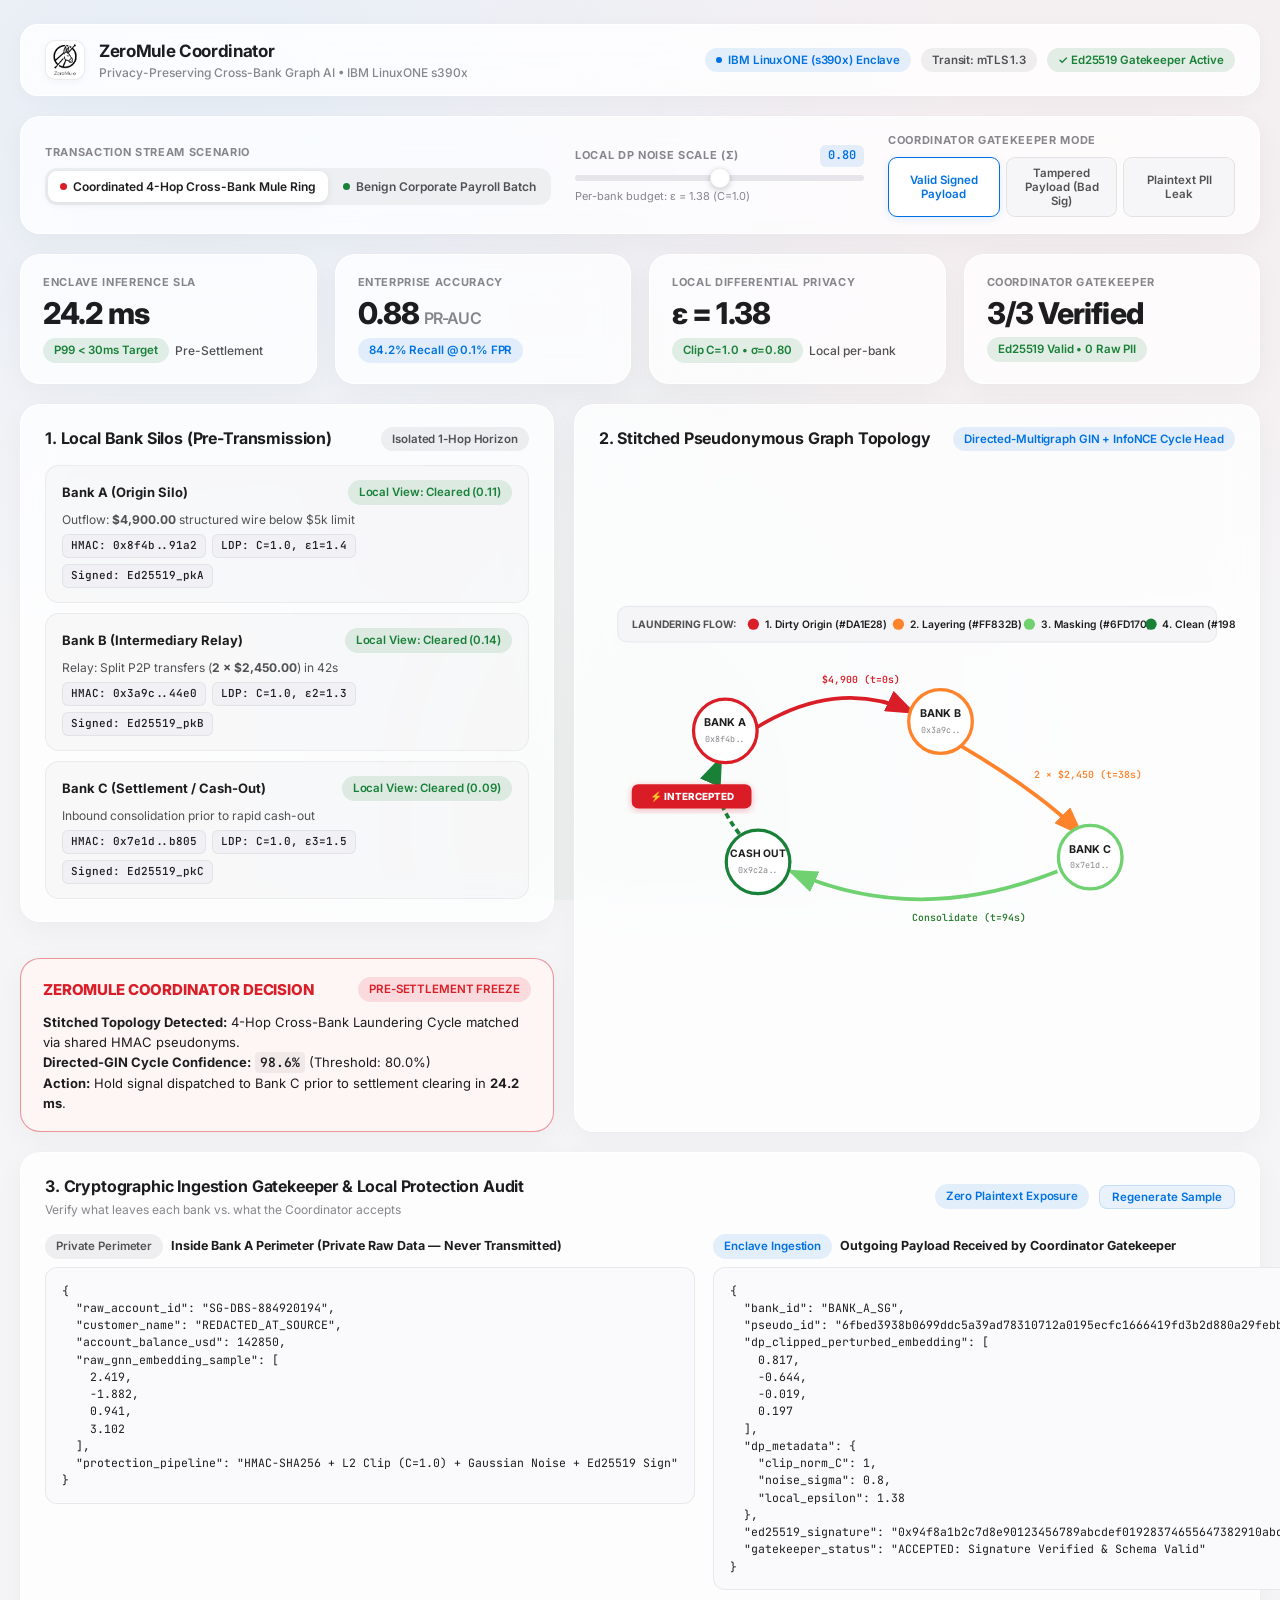
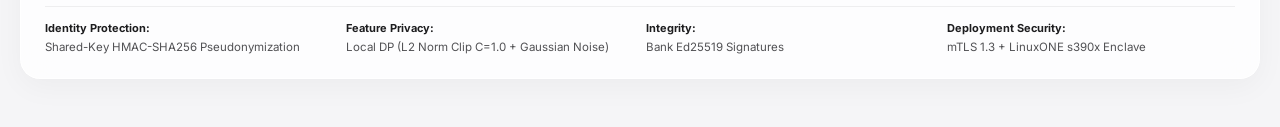
==== commit 7e703b12: "Implement Apple Frosted Glass Light Mode Master Specification and Gatekeeper simulator" ====
--- a/frontend/index.html
+++ b/frontend/index.html
@@ -3,599 +3,247 @@
 <head>
   <meta charset="UTF-8">
   <meta name="viewport" content="width=device-width, initial-scale=1.0">
-  <title>ZeroMule — Privacy Release Boundary & Confidential AML Enclave</title>
+  <title>ZeroMule | Confidential Graph AI Coordinator</title>
+  <link rel="icon" type="image/png" href="assets/logo.png">
   <link rel="preconnect" href="https://fonts.googleapis.com">
   <link rel="preconnect" href="https://fonts.gstatic.com" crossorigin>
-  <link href="https://fonts.googleapis.com/css2?family=Inter:wght@300;400;500;600;700&family=JetBrains+Mono:wght@400;500;600&display=swap" rel="stylesheet">
+  <link href="https://fonts.googleapis.com/css2?family=Inter:wght@400;500;600;700;800&family=JetBrains+Mono:wght@400;500;600&display=swap" rel="stylesheet">
   <link rel="stylesheet" href="styles.css">
 </head>
 <body>
-  <!-- App Outer Canvas Container -->
-  <div class="app-viewport">
-    <div class="app-window">
-
-      <!-- ========================================================= -->
-      <!-- 1. LEFT NAVIGATION SIDEBAR -->
-      <!-- ========================================================= -->
-      <aside class="sidebar" id="sidebar">
-        <!-- Sidebar Header / Brand -->
-        <div class="sidebar-header">
-          <div class="brand">
-            <div class="brand-icon">
-              <!-- Geometric Enclave Star Shield -->
-              <svg width="18" height="18" viewBox="0 0 24 24" fill="none" stroke="currentColor" stroke-width="2.2" stroke-linecap="round" stroke-linejoin="round">
-                <circle cx="12" cy="12" r="9"></circle>
-                <path d="M12 3v18"></path>
-                <path d="M3 12h18"></path>
-                <path d="m5.6 5.6 12.8 12.8"></path>
-                <path d="m18.4 5.6-12.8 12.8"></path>
-              </svg>
-            </div>
-            <span class="brand-title">ZeroMule</span>
-          </div>
-          <button class="icon-btn sidebar-toggle" id="sidebarToggle" aria-label="Toggle Sidebar">
-            <svg width="16" height="16" viewBox="0 0 24 24" fill="none" stroke="currentColor" stroke-width="2" stroke-linecap="round" stroke-linejoin="round">
-              <rect x="3" y="3" width="18" height="18" rx="2" ry="2"></rect>
-              <line x1="9" y1="3" x2="9" y2="21"></line>
-            </svg>
-          </button>
-        </div>
-
-        <!-- Sidebar Navigation Groups -->
-        <nav class="sidebar-nav">
-          <div class="nav-group">
-            <a href="#" class="nav-item active" data-tab="dashboard">
-              <span class="nav-icon">
-                <svg width="18" height="18" viewBox="0 0 24 24" fill="none" stroke="currentColor" stroke-width="2" stroke-linecap="round" stroke-linejoin="round">
-                  <rect x="3" y="3" width="7" height="7" rx="1.5"></rect>
-                  <rect x="14" y="3" width="7" height="7" rx="1.5"></rect>
-                  <rect x="14" y="14" width="7" height="7" rx="1.5"></rect>
-                  <rect x="3" y="14" width="7" height="7" rx="1.5"></rect>
-                </svg>
-              </span>
-              <span class="nav-label">Privacy Boundary</span>
-            </a>
-
-            <!-- Submenu: Bank Deployments & Local Ledgers -->
-            <div class="nav-dropdown expanded">
-              <div class="nav-item nav-dropdown-trigger">
-                <span class="nav-icon">
-                  <svg width="18" height="18" viewBox="0 0 24 24" fill="none" stroke="currentColor" stroke-width="2" stroke-linecap="round" stroke-linejoin="round">
-                    <rect x="2" y="7" width="20" height="14" rx="2" ry="2"></rect>
-                    <path d="M16 21V5a2 2 0 0 0-2-2h-4a2 2 0 0 0-2 2v16"></path>
-                  </svg>
-                </span>
-                <span class="nav-label">Bank Deployments</span>
-                <span class="dropdown-chevron">
-                  <svg width="14" height="14" viewBox="0 0 24 24" fill="none" stroke="currentColor" stroke-width="2"><polyline points="18 15 12 9 6 15"></polyline></svg>
-                </span>
-              </div>
-              <div class="nav-sub-items">
-                <a href="#" class="nav-sub-item active" data-silo="all">All Silos (Consolidated)</a>
-                <a href="#" class="nav-sub-item" data-silo="bank_a">Bank A (SQLite Ledger)</a>
-                <a href="#" class="nav-sub-item" data-silo="bank_b">Bank B (SQLite Ledger)</a>
-                <a href="#" class="nav-sub-item" data-silo="bank_c">Bank C (SQLite Ledger)</a>
-              </div>
-            </div>
-
-            <!-- HMAC Pseudonym Matcher -->
-            <a href="#" class="nav-item" data-tab="hmac">
-              <span class="nav-icon">
-                <svg width="18" height="18" viewBox="0 0 24 24" fill="none" stroke="currentColor" stroke-width="2" stroke-linecap="round" stroke-linejoin="round">
-                  <rect x="3" y="11" width="18" height="11" rx="2" ry="2"></rect>
-                  <path d="M7 11V7a5 5 0 0 1 10 0v4"></path>
-                </svg>
-              </span>
-              <span class="nav-label">HMAC Matcher</span>
-            </a>
-
-            <!-- Ed25519 Signatures & Schema -->
-            <a href="#" class="nav-item" data-tab="provenance">
-              <span class="nav-icon">
-                <svg width="18" height="18" viewBox="0 0 24 24" fill="none" stroke="currentColor" stroke-width="2" stroke-linecap="round" stroke-linejoin="round">
-                  <path d="M12 22s8-4 8-10V5l-8-3-8 3v7c0 6 8 10 8 10z"></path>
-                </svg>
-              </span>
-              <span class="nav-label">Ed25519 Provenance</span>
-            </a>
-
-            <!-- Persistent RDP Budget & Accounting -->
-            <div class="nav-dropdown">
-              <div class="nav-item nav-dropdown-trigger">
-                <span class="nav-icon">
-                  <svg width="18" height="18" viewBox="0 0 24 24" fill="none" stroke="currentColor" stroke-width="2" stroke-linecap="round" stroke-linejoin="round">
-                    <path d="M14 2H6a2 2 0 0 0-2 2v16a2 2 0 0 0 2 2h12a2 2 0 0 0 2-2V8z"></path>
-                    <polyline points="14 2 14 8 20 8"></polyline>
-                    <line x1="16" y1="13" x2="8" y2="13"></line>
-                    <line x1="16" y1="17" x2="8" y2="17"></line>
-                  </svg>
-                </span>
-                <span class="nav-label">RDP Ledger (SQLite)</span>
-                <span class="dropdown-chevron">
-                  <svg width="14" height="14" viewBox="0 0 24 24" fill="none" stroke="currentColor" stroke-width="2"><polyline points="6 9 12 15 18 9"></polyline></svg>
-                </span>
-              </div>
-              <div class="nav-sub-items">
-                <a href="#" class="nav-sub-item">Atomic Budget State</a>
-                <a href="#" class="nav-sub-item">Receipt Telemetry</a>
-              </div>
-            </div>
-
-            <!-- Settings & Key Pinning -->
-            <a href="#" class="nav-item" data-tab="settings">
-              <span class="nav-icon">
-                <svg width="18" height="18" viewBox="0 0 24 24" fill="none" stroke="currentColor" stroke-width="2" stroke-linecap="round" stroke-linejoin="round">
-                  <path d="M12.22 2h-.44a2 2 0 0 0-2 2v.18a2 2 0 0 1-1 1.73l-.43.25a2 2 0 0 1-2 0l-.15-.08a2 2 0 0 0-2.73.73l-.22.38a2 2 0 0 0 .73 2.73l.15.1a2 2 0 0 1 1 1.72v.51a2 2 0 0 1-1 1.74l-.15.09a2 2 0 0 0-.73 2.73l.22.38a2 2 0 0 0 2.73.73l.15-.08a2 2 0 0 1 2 0l.43.25a2 2 0 0 1 1 1.73V20a2 2 0 0 0 2 2h.44a2 2 0 0 0 2-2v-.18a2 2 0 0 1 1-1.73l.43-.25a2 2 0 0 1 2 0l.15.08a2 2 0 0 0 2.73-.73l.22-.39a2 2 0 0 0-.73-2.73l-.15-.08a2 2 0 0 1-1-1.74v-.5a2 2 0 0 1 1-1.74l.15-.09a2 2 0 0 0 .73-2.73l-.22-.38a2 2 0 0 0-2.73-.73l-.15.08a2 2 0 0 1-2 0l-.43-.25a2 2 0 0 1-1-1.73V4a2 2 0 0 0-2-2z"></path>
-                  <circle cx="12" cy="12" r="3"></circle>
-                </svg>
-              </span>
-              <span class="nav-label">Pinned Public Keys</span>
-            </a>
-          </div>
-        </nav>
-
-        <!-- Sidebar Footer Privacy Status Card -->
-        <div class="sidebar-footer">
-          <div class="compliance-alert-card" id="complianceCard">
-            <div class="alert-card-header">
-              <span class="alert-title">Release Boundary</span>
-              <button class="alert-close" id="closeAlert" aria-label="Dismiss Alert">&times;</button>
-            </div>
-            <p class="alert-desc">Persistent SQLite ledger atomically enforces &epsilon; &le; 2.0 at &delta;=10⁻⁵. Ed25519 signatures verified against pinned bank keys.</p>
-          </div>
-
-          <div class="user-profile">
-            <div class="user-avatar">
-              <img src="https://images.unsplash.com/photo-1534528741775-53994a69daeb?auto=format&fit=crop&w=120&q=80" alt="Analyst Avatar">
-            </div>
-            <div class="user-info">
-              <span class="user-name">Enclave Operator</span>
-              <span class="user-role">ZeroMule Release Auditor</span>
-            </div>
-          </div>
-        </div>
-      </aside>
-
-      <!-- ========================================================= -->
-      <!-- 2. CENTER MAIN DASHBOARD CONTENT -->
-      <!-- ========================================================= -->
-      <main class="main-content">
-        <!-- Top App Bar with Search & Utility Controls -->
-        <header class="top-bar">
-          <div class="search-container">
-            <svg class="search-icon" width="16" height="16" viewBox="0 0 24 24" fill="none" stroke="currentColor" stroke-width="2">
-              <circle cx="11" cy="11" r="8"></circle>
-              <line x1="21" y1="21" x2="16.65" y2="16.65"></line>
-            </svg>
-            <input type="text" class="search-input" placeholder="Search pseudonyms, release receipts, boundary edges..." aria-label="Search">
-            <kbd class="search-shortcut">/</kbd>
-          </div>
-
-          <div class="top-bar-actions">
-            <div class="system-chip">
-              <span class="chip-pulse"></span>
-              <span class="chip-text">Simulated Enclave &bull; Pinned Ed25519</span>
-            </div>
-            <div class="lang-selector">
-              <span>Strict Schemas</span>
-              <svg width="12" height="12" viewBox="0 0 24 24" fill="none" stroke="currentColor" stroke-width="2"><polyline points="6 9 12 15 18 9"></polyline></svg>
-            </div>
-            <button class="icon-btn" aria-label="Notifications">
-              <svg width="18" height="18" viewBox="0 0 24 24" fill="none" stroke="currentColor" stroke-width="2">
-                <path d="M18 8A6 6 0 0 0 6 8c0 7-3 9-3 9h18s-3-2-3-9"></path>
-                <path d="M13.73 21a2 2 0 0 1-3.46 0"></path>
-              </svg>
-            </button>
-          </div>
-        </header>
-
-        <!-- Page Hero Greeting -->
-        <div class="page-greeting">
-          <h1 class="greeting-title">Privacy Release Boundary</h1>
-          <p class="greeting-subtitle">Banks protect data before export &bull; Whole-batch Frobenius clipping &bull; Persistent SQLite RDP ledger (&epsilon;&le;2.0, &delta;=10⁻⁵)</p>
-        </div>
-
-        <!-- Section 1: Main Report Card (Protected Inference Stream) -->
-        <div class="card report-card">
-          <div class="card-eyebrow">
-            <span class="eyebrow-text">PROTECTED INFERENCE & PRIVACY RELEASE TELEMETRY</span>
-            <button class="icon-btn-subtle" aria-label="Filter Options">
-              <svg width="16" height="16" viewBox="0 0 24 24" fill="none" stroke="currentColor" stroke-width="2">
-                <line x1="4" y1="21" x2="4" y2="14"></line>
-                <line x1="4" y1="10" x2="4" y2="3"></line>
-                <line x1="12" y1="21" x2="12" y2="12"></line>
-                <line x1="12" y1="8" x2="12" y2="3"></line>
-                <line x1="20" y1="21" x2="20" y2="16"></line>
-                <line x1="20" y1="12" x2="20" y2="3"></line>
-                <line x1="1" y1="14" x2="7" y2="14"></line>
-                <line x1="9" y1="8" x2="15" y2="8"></line>
-                <line x1="17" y1="16" x2="23" y2="16"></line>
-              </svg>
-            </button>
-          </div>
-
-          <!-- Tab Bar -->
-          <div class="report-tabs">
-            <button class="report-tab active" data-tab-name="flow">Protected inference flow</button>
-            <button class="report-tab" data-tab-name="budget">Persistent RDP budget</button>
-            <button class="report-tab" data-tab-name="hmac">HMAC pseudonymity</button>
-            <button class="report-tab" data-tab-name="validation">Release validation</button>
-          </div>
-
-          <!-- Controls Sub-Row -->
-          <div class="chart-controls-row">
-            <div class="date-range-badge">
-              <span class="range-label">Release Window</span>
-              <span class="range-dates">Active Release &bull; Versioned Payloads &bull; Allowlisted Edges</span>
-            </div>
-
-            <div class="chart-toggles">
-              <button class="chart-toggle-btn active" title="Sort Releases">
-                <svg width="14" height="14" viewBox="0 0 24 24" fill="none" stroke="currentColor" stroke-width="2">
-                  <path d="m3 16 4 4 4-4"></path>
-                  <path d="M7 20V4"></path>
-                  <path d="m21 8-4-4-4 4"></path>
-                  <path d="M17 4v16"></path>
-                </svg>
-              </button>
-              <button class="chart-toggle-btn" title="Histogram View">
-                <svg width="14" height="14" viewBox="0 0 24 24" fill="none" stroke="currentColor" stroke-width="2">
-                  <line x1="18" y1="20" x2="18" y2="10"></line>
-                  <line x1="12" y1="20" x2="12" y2="4"></line>
-                  <line x1="6" y1="20" x2="6" y2="14"></line>
-                </svg>
-              </button>
-              <button class="chart-toggle-btn" title="Graph View">
-                <svg width="14" height="14" viewBox="0 0 24 24" fill="none" stroke="currentColor" stroke-width="2">
-                  <circle cx="12" cy="12" r="10"></circle>
-                  <line x1="12" y1="6" x2="12" y2="12"></line>
-                  <line x1="12" y1="12" x2="16" y2="14"></line>
-                </svg>
-              </button>
-            </div>
-          </div>
-
-          <!-- Interactive Chart Canvas -->
-          <div class="chart-wrapper">
-            <div class="chart-y-axis">
-              <span>&epsilon; 2.0 (Cap)</span>
-              <span>&epsilon; 1.5</span>
-              <span>&epsilon; 1.0</span>
-              <span>&epsilon; 0.5</span>
-              <span>&epsilon; 0.0</span>
-            </div>
-            <div class="chart-canvas-area" id="chartCanvasArea">
-              <!-- SVG Visual Representation -->
-              <svg id="mainChartSvg" class="main-chart-svg" viewBox="0 0 600 240" preserveAspectRatio="none">
-                <!-- Grid Lines -->
-                <line x1="0" y1="30" x2="600" y2="30" class="grid-line cap-line"></line>
-                <line x1="0" y1="75" x2="600" y2="75" class="grid-line"></line>
-                <line x1="0" y1="120" x2="600" y2="120" class="grid-line"></line>
-                <line x1="0" y1="165" x2="600" y2="165" class="grid-line"></line>
-                <line x1="0" y1="210" x2="600" y2="210" class="grid-line zero-line"></line>
-
-                <!-- Dynamic Bars -->
-                <g class="chart-bars" id="chartBarsGroup">
-                  <!-- Bar 1 (Stage 1: Encode) -->
-                  <rect x="35" y="160" width="22" height="50" rx="3" class="bar-fill bar-primary"></rect>
-                  <!-- Bar 2 (Stage 2: Clip & Reserve) -->
-                  <rect x="150" y="130" width="22" height="80" rx="3" class="bar-fill bar-primary"></rect>
-                  <!-- Bar 3 (Stage 3: Noise Injection) -->
-                  <rect x="260" y="110" width="22" height="100" rx="3" class="bar-fill bar-primary"></rect>
-                  <!-- Bar 4 (Stage 4: Ed25519 Sign) -->
-                  <rect x="370" y="80" width="24" height="130" rx="3" class="bar-fill bar-accent"></rect>
-                  <!-- Bar 5 (Stage 5: Coordinator Validate) -->
-                  <rect x="470" y="60" width="22" height="150" rx="3" class="bar-fill bar-primary"></rect>
-                  <!-- Bar 6 (Stage 6: Enclave Score &ge; 0.5) -->
-                  <rect x="560" y="45" width="22" height="165" rx="3" class="bar-fill bar-light"></rect>
-                </g>
-
-                <!-- Dotted Spline Overlay Line -->
-                <path id="chartSplinePath" d="M 46 160 Q 100 145, 161 130 T 271 110 T 382 80 T 481 60 T 571 45" class="spline-path"></path>
-
-                <!-- Milestone Points -->
-                <circle cx="46" cy="160" r="3.5" class="spline-dot"></circle>
-                <circle cx="161" cy="130" r="3.5" class="spline-dot"></circle>
-                <circle cx="271" cy="110" r="3.5" class="spline-dot"></circle>
-                <circle cx="382" cy="80" r="4.5" class="spline-dot dot-critical"></circle>
-                <circle cx="481" cy="60" r="3.5" class="spline-dot"></circle>
-                <circle cx="571" cy="45" r="3.5" class="spline-dot"></circle>
-              </svg>
-
-              <!-- Floating Tooltip -->
-              <div class="chart-tooltip" id="chartTooltip">
-                <div class="tooltip-header" id="tooltipHeader">Stage 4: Ed25519 Sign</div>
-                <div class="tooltip-val" id="tooltipValue">Signed Versioned Body</div>
-                <div class="tooltip-sub" id="tooltipSub">Pinned Verification &bull; No Plaintext IDs</div>
-              </div>
-            </div>
-          </div>
-
-          <!-- X-Axis Labels -->
-          <div class="chart-x-axis">
-            <span>1. Local Encode</span>
-            <span>2. Clip & Reserve</span>
-            <span>3. Gaussian Noise</span>
-            <span>4. Ed25519 Sign</span>
-            <span>5. Strict Validate</span>
-            <span>6. GAT Score &ge; 0.5</span>
-          </div>
-
-          <!-- Bottom Stat Strip (4 Columns) -->
-          <div class="chart-summary-strip">
-            <div class="summary-metric-cell">
-              <span class="cell-label">Bank-wide DP Budget</span>
-              <span class="cell-val">1.42 / 2.0 <span class="unit">&epsilon;</span></span>
-            </div>
-            <div class="summary-metric-cell">
-              <span class="cell-label">SQLite Ledger State</span>
-              <span class="cell-val">Atomic <span class="unit">Persistent</span></span>
-            </div>
-            <div class="summary-metric-cell">
-              <span class="cell-label">Ed25519 Provenance</span>
-              <span class="cell-val neg-val">Pinned <span class="unit">Verified</span></span>
-            </div>
-            <div class="summary-metric-cell">
-              <span class="cell-label">Coordinator Schema</span>
-              <span class="cell-val pos-val">Allowlist <span class="unit">Only</span></span>
-            </div>
-          </div>
-        </div>
-
-        <!-- Section 2: Secondary Card (Protected Inference Pipeline Stages) -->
-        <div class="card category-card">
-          <div class="category-header">
-            <div>
-              <h2 class="card-title">Protected Inference Pipeline Stages</h2>
-              <div class="category-hero-metric">
-                <span class="metric-number">5 / 5</span>
-                <span class="metric-unit">stages enforced</span>
-                <span class="trend-pill trend-down">Zero Raw PII Released</span>
-              </div>
-            </div>
-            <button class="btn-subtle" id="detailsBtn">Privacy Architecture Doc</button>
-          </div>
-
-          <!-- Segmented Multi-Color Pipeline Stage Bar -->
-          <div class="segmented-bar" id="segmentedBar">
-            <div class="segment seg-goods" style="width: 25%;" title="1. Local Encode (25%)"></div>
-            <div class="segment seg-energy" style="width: 25%;" title="2. Clip & Reserve in SQLite (25%)"></div>
-            <div class="segment seg-travel" style="width: 15%;" title="3. Ed25519 Signed Export (15%)"></div>
-            <div class="segment seg-logistics" style="width: 15%;" title="4. EnclaveAggregator Validate (15%)"></div>
-            <div class="segment seg-waste" style="width: 20%;" title="5. Score Graph &ge; 0.5 (20%)"></div>
-          </div>
-
-          <!-- Legend Row -->
-          <div class="category-legend">
-            <span class="legend-item"><span class="legend-dot seg-goods"></span> 1. Local Directed-GIN</span>
-            <span class="legend-item"><span class="legend-dot seg-energy"></span> 2. BankPrivacyExporter</span>
-            <span class="legend-item"><span class="legend-dot seg-travel"></span> 3. Ed25519 Sign</span>
-            <span class="legend-item"><span class="legend-dot seg-logistics"></span> 4. EnclaveAggregator</span>
-            <span class="legend-item"><span class="legend-dot seg-waste"></span> 5. Boundary GAT Flag</span>
-          </div>
-
-          <!-- Tabular List of Stages -->
-          <div class="category-table">
-            <div class="table-header-row">
-              <span>Pipeline Stage &amp; Trust Boundary</span>
-              <span class="text-right">Enforcement</span>
-              <span class="text-right">Privacy Mechanism</span>
-            </div>
-
-            <div class="table-data-row">
-              <div class="cat-cell">
-                <span class="cat-icon-badge icon-energy">
-                  <svg width="14" height="14" viewBox="0 0 24 24" fill="none" stroke="currentColor" stroke-width="2"><path d="M12 22s8-4 8-10V5l-8-3-8 3v7c0 6 8 10 8 10z"></path></svg>
-                </span>
-                <span class="cat-name">1. Local Directed-GIN Encoding</span>
-              </div>
-              <span class="text-right num-col">Bank Local</span>
-              <span class="text-right num-col font-mono">Raw IDs/Amounts Kept Local</span>
-            </div>
-
-            <div class="table-data-row">
-              <div class="cat-cell">
-                <span class="cat-icon-badge icon-logistics">
-                  <svg width="14" height="14" viewBox="0 0 24 24" fill="none" stroke="currentColor" stroke-width="2"><rect x="3" y="11" width="18" height="11" rx="2" ry="2"></rect><path d="M7 11V7a5 5 0 0 1 10 0v4"></path></svg>
-                </span>
-                <span class="cat-name">2. BankPrivacyExporter &amp; SQLite Ledger</span>
-              </div>
-              <span class="text-right num-col">Atomic Reserve</span>
-              <span class="text-right num-col font-mono">Frobenius Clip &bull; &epsilon;&le;2.0 Cap</span>
-            </div>
-
-            <div class="table-data-row">
-              <div class="cat-cell">
-                <span class="cat-icon-badge icon-travel">
-                  <svg width="14" height="14" viewBox="0 0 24 24" fill="none" stroke="currentColor" stroke-width="2"><polyline points="20 6 9 17 4 12"></polyline></svg>
-                </span>
-                <span class="cat-name">3. Ed25519 Payload Signing</span>
-              </div>
-              <span class="text-right num-col">Allowlist Only</span>
-              <span class="text-right num-col font-mono">No Times/Amounts/Labels</span>
-            </div>
-
-            <div class="table-data-row">
-              <div class="cat-cell">
-                <span class="cat-icon-badge icon-energy">
-                  <svg width="14" height="14" viewBox="0 0 24 24" fill="none" stroke="currentColor" stroke-width="2"><circle cx="12" cy="12" r="10"></circle><line x1="12" y1="8" x2="12" y2="12"></line><line x1="12" y1="16" x2="12.01" y2="16"></line></svg>
-                </span>
-                <span class="cat-name">4. EnclaveAggregator Strict Schema</span>
-              </div>
-              <span class="text-right num-col">Pinned Keys</span>
-              <span class="text-right num-col font-mono">Rejects Unsigned &amp; Plaintext</span>
-            </div>
-
-            <div class="table-data-row">
-              <div class="cat-cell">
-                <span class="cat-icon-badge icon-logistics">
-                  <svg width="14" height="14" viewBox="0 0 24 24" fill="none" stroke="currentColor" stroke-width="2"><circle cx="12" cy="12" r="3"></circle><path d="M19.4 15a1.65 1.65 0 0 0 .33 1.82l.06.06a2 2 0 0 1 0 2.83 2 2 0 0 1-2.83 0l-.06-.06a1.65 1.65 0 0 0-1.82-.33 1.65 1.65 0 0 0-1 1.51V21a2 2 0 0 1-2 2 2 2 0 0 1-2-2v-.09A1.65 1.65 0 0 0 9 19.4a1.65 1.65 0 0 0-1.82.33l-.06.06a2 2 0 0 1-2.83 0 2 2 0 0 1 0-2.83l.06-.06a1.65 1.65 0 0 0 .33-1.82 1.65 1.65 0 0 0-1.51-1H3a2 2 0 0 1-2-2 2 2 0 0 1 2-2h.09A1.65 1.65 0 0 0 4.6 9a1.65 1.65 0 0 0-.33-1.82l-.06-.06a2 2 0 0 1 0-2.83 2 2 0 0 1 2.83 0l.06.06a1.65 1.65 0 0 0 1.82.33H9a1.65 1.65 0 0 0 1-1.51V3a2 2 0 0 1 2-2 2 2 0 0 1 2 2v.09a1.65 1.65 0 0 0 1 1.51 1.65 1.65 0 0 0 1.82-.33l.06-.06a2 2 0 0 1 2.83 0 2 2 0 0 1 0 2.83l-.06.06a1.65 1.65 0 0 0-.33 1.82V9a1.65 1.65 0 0 0 1.51 1H21a2 2 0 0 1 2 2 2 2 0 0 1-2 2h-.09a1.65 1.65 0 0 0-1.51 1z"></path></svg>
-                </span>
-                <span class="cat-name">5. Boundary GAT &amp; Contrastive Head</span>
-              </div>
-              <span class="text-right num-col">Flags &ge; 0.5</span>
-              <span class="text-right num-col font-mono">Averages Shared Noisy Vectors</span>
-            </div>
-          </div>
-        </div>
-      </main>
-
-      <!-- ========================================================= -->
-      <!-- 3. RIGHT SIDE RAIL: AI ENCLAVE COPILOT & POLICY AUDIT -->
-      <!-- ========================================================= -->
-      <aside class="right-rail" id="rightRail">
-        <!-- Top Toolbar -->
-        <div class="rail-header">
-          <button class="icon-btn-subtle" id="railMenuToggle" aria-label="Menu">
-            <svg width="16" height="16" viewBox="0 0 24 24" fill="none" stroke="currentColor" stroke-width="2">
-              <line x1="3" y1="12" x2="21" y2="12"></line>
-              <line x1="3" y1="6" x2="21" y2="6"></line>
-              <line x1="3" y1="18" x2="21" y2="18"></line>
-            </svg>
-          </button>
-          <div class="rail-actions-right">
-            <button class="icon-btn-subtle" aria-label="Expand Window">
-              <svg width="14" height="14" viewBox="0 0 24 24" fill="none" stroke="currentColor" stroke-width="2">
-                <polyline points="15 3 21 3 21 9"></polyline>
-                <polyline points="9 21 3 21 3 15"></polyline>
-                <line x1="21" y1="3" x2="14" y2="10"></line>
-                <line x1="3" y1="21" x2="10" y2="14"></line>
-              </svg>
-            </button>
-            <button class="icon-btn-subtle" aria-label="Options">
-              <svg width="14" height="14" viewBox="0 0 24 24" fill="none" stroke="currentColor" stroke-width="2">
-                <circle cx="12" cy="12" r="1"></circle>
-                <circle cx="19" cy="12" r="1"></circle>
-                <circle cx="5" cy="12" r="1"></circle>
-              </svg>
-            </button>
-          </div>
-        </div>
-
-        <!-- Scrollable Rail Content -->
-        <div class="rail-scroll-body">
-          <!-- AI Executive Privacy Summary Banner -->
-          <div class="ai-summary-card">
-            <p class="summary-text">
-              <strong class="summary-prefix">Privacy Release Policy:</strong> Banks protect data before export. Runtime HMAC keys pseudonymize endpoints, whole-batch Frobenius clipping and OS-random Gaussian noise protect embeddings, and a persistent SQLite ledger atomically rejects releases exceeding &epsilon;=2.0 at &delta;=10⁻⁵.
-            </p>
-          </div>
-
-          <!-- Total Enclave Risk & Privacy Release Card -->
-          <div class="card rail-card">
-            <div class="rail-card-head">
-              <span class="card-caption">Bank-Wide SQLite RDP State</span>
-              <button class="pill-btn-small">Ledger Audit</button>
-            </div>
-
-            <div class="rail-hero-metric">
-              <span class="big-metric font-mono">1.42</span>
-              <span class="unit-text">/ 2.0 &epsilon;</span>
-              <span class="trend-badge pos-badge">BUDGET ACTIVE</span>
-            </div>
-
-            <!-- Mini Indicators Across Trust Boundaries -->
-            <div class="rate-indicators-row">
-              <div class="rate-item">
-                <span class="rate-val pos-text">SQLITE</span>
-                <span class="rate-sub">atomic</span>
-              </div>
-              <div class="rate-item">
-                <span class="rate-val pos-text">1e-5</span>
-                <span class="rate-sub">&delta; bound</span>
-              </div>
-              <div class="rate-item">
-                <span class="rate-val pos-text">ED25519</span>
-                <span class="rate-sub">pinned</span>
-              </div>
-            </div>
-
-            <!-- Vertical Progress Columns for Bank SQLite Budgets -->
-            <div class="scope-columns-container">
-              <!-- Bank A -->
-              <div class="scope-col">
-                <span class="scope-label">Bank A SQLite</span>
-                <span class="scope-val font-mono">1.42</span>
-                <div class="scope-meter-bar">
-                  <div class="scope-fill fill-scope1" style="height: 71%;"></div>
-                </div>
-              </div>
-              <!-- Bank B -->
-              <div class="scope-col">
-                <span class="scope-label">Bank B SQLite</span>
-                <span class="scope-val font-mono">1.18</span>
-                <div class="scope-meter-bar">
-                  <div class="scope-fill fill-scope2" style="height: 59%;"></div>
-                </div>
-              </div>
-              <!-- Bank C -->
-              <div class="scope-col">
-                <span class="scope-label">Bank C SQLite</span>
-                <span class="scope-val font-mono">0.85</span>
-                <div class="scope-meter-bar">
-                  <div class="scope-fill fill-scope3" style="height: 42%;"></div>
-                </div>
-              </div>
-            </div>
-
-            <!-- Context Paragraph -->
-            <p class="rail-context-text">
-              Each bank enforces a <strong>separate lifetime budget</strong> in its persistent SQLite ledger. All workers share that ledger. <strong>Exhausted budgets atomically reject new exports; failures after reservation still consume budget.</strong>
-            </p>
-
-            <!-- Highlight Provenance Pill -->
-            <div class="achievement-pill">
-              <svg width="12" height="12" viewBox="0 0 24 24" fill="none" stroke="currentColor" stroke-width="2.5"><polyline points="20 6 9 17 4 12"></polyline></svg>
-              <span>Ed25519 Provenance Pinned</span>
-            </div>
-          </div>
-
-          <!-- AI Chat & Query Assistant -->
-          <div class="ai-chat-section">
-            <div class="chat-prompt-chips">
-              <button class="prompt-chip" data-query="How does the persistent SQLite ledger enforce epsilon 2.0?">
-                How does the persistent SQLite ledger enforce epsilon 2.0?
-              </button>
-              <button class="prompt-chip" data-query="What is protected by Ed25519 signatures and pinned keys?">
-                What is protected by Ed25519 signatures and pinned keys?
-              </button>
-              <button class="prompt-chip" data-query="Why does the coordinator never receive the HMAC matching key?">
-                Why does the coordinator never receive the HMAC matching key?
-              </button>
-            </div>
-
-            <!-- Chat Messages Log (Dynamic) -->
-            <div class="chat-log" id="chatLog"></div>
-
-            <!-- Interactive Input Box with Model Picker -->
-            <div class="chat-input-box">
-              <textarea id="chatInput" rows="2" placeholder="Ask about privacy release boundaries, RDP ledgers or HMAC keys..."></textarea>
-              <div class="chat-input-footer">
-                <div class="model-picker-container">
-                  <button class="model-picker-btn" id="modelPickerBtn">
-                    <span class="plus-icon">+</span>
-                    <span id="selectedModelLabel">IBM Granite 3.0</span>
-                    <svg width="10" height="10" viewBox="0 0 24 24" fill="none" stroke="currentColor" stroke-width="2"><polyline points="6 9 12 15 18 9"></polyline></svg>
-                  </button>
-                  <div class="model-dropdown-menu" id="modelDropdownMenu">
-                    <div class="model-option active" data-model="IBM Granite 3.0">IBM Granite 3.0 (s390x)</div>
-                    <div class="model-option" data-model="Llama-3-Guard">Llama-3-Guard Enclave</div>
-                    <div class="model-option" data-model="GPT-4o">GPT-4o Enterprise</div>
-                  </div>
-                </div>
-                <button class="chat-send-btn" id="chatSendBtn" aria-label="Send query">
-                  <svg width="14" height="14" viewBox="0 0 24 24" fill="none" stroke="currentColor" stroke-width="2.5">
-                    <line x1="12" y1="19" x2="12" y2="5"></line>
-                    <polyline points="5 12 12 5 19 12"></polyline>
-                  </svg>
-                </button>
-              </div>
-            </div>
-          </div>
-        </div>
-      </aside>
-
-    </div>
+  <div class="app-container">
+
+    <!-- 1. STICKY FROSTED HEADER BAR -->
+    <header class="nav-bar">
+      <div class="nav-brand">
+        <img src="assets/logo.png" alt="ZeroMule Logo" class="brand-logo">
+        <div class="brand-text">
+          <div class="brand-title">ZeroMule Coordinator</div>
+          <div class="brand-subtitle">Privacy-Preserving Cross-Bank Graph AI &bull; IBM LinuxONE s390x</div>
+        </div>
+      </div>
+      <div class="nav-status-pills">
+        <span class="pill pill-blue"><span class="pill-dot"></span>IBM LinuxONE (s390x) Enclave</span>
+        <span class="pill pill-gray">Transit: mTLS 1.3</span>
+        <span class="pill pill-green">&#10003; Ed25519 Gatekeeper Active</span>
+      </div>
+    </header>
+
+    <!-- 2. INTERACTIVE CONTROLS BAR -->
+    <section class="controls-card glass-card">
+      <div class="control-group scenario-group">
+        <label class="control-label">Transaction Stream Scenario</label>
+        <div class="segmented-control" id="scenarioSwitch">
+          <button type="button" class="segment-btn active" data-scenario="attack" id="btnScenarioAttack">
+            <span class="status-indicator red"></span>Coordinated 4-Hop Cross-Bank Mule Ring
+          </button>
+          <button type="button" class="segment-btn" data-scenario="payroll" id="btnScenarioPayroll">
+            <span class="status-indicator green"></span>Benign Corporate Payroll Batch
+          </button>
+        </div>
+      </div>
+
+      <div class="control-group slider-group">
+        <div class="slider-header">
+          <label for="sigmaSlider" class="control-label">Local DP Noise Scale (&sigma;)</label>
+          <span class="slider-value" id="sigmaValDisplay">0.80</span>
+        </div>
+        <input type="range" id="sigmaSlider" min="0.10" max="1.50" step="0.05" value="0.80" class="apple-slider">
+        <div class="slider-hint">Per-bank budget: &epsilon; = <span id="epsEstDisplay">1.38</span> (C=1.0)</div>
+      </div>
+
+      <div class="control-group gate-group">
+        <label class="control-label">Coordinator Gatekeeper Mode</label>
+        <div class="gate-buttons">
+          <button type="button" class="gate-btn active" data-gate="valid" id="btnGateValid">
+            Valid Signed Payload
+          </button>
+          <button type="button" class="gate-btn" data-gate="tampered" id="btnGateTampered">
+            Tampered Payload (Bad Sig)
+          </button>
+          <button type="button" class="gate-btn" data-gate="plaintext" id="btnGatePlaintext">
+            Plaintext PII Leak
+          </button>
+        </div>
+      </div>
+    </section>
+
+    <!-- 3. TOP TELEMETRY RIBBON (4 FROSTED GLASS METRIC CARDS) -->
+    <section class="telemetry-grid">
+      <!-- Card 1: SLA -->
+      <div class="glass-card kpi-card">
+        <div class="kpi-label">Enclave Inference SLA</div>
+        <div class="kpi-value" id="kpiSlaValue">24.2 ms</div>
+        <div class="kpi-sub">
+          <span class="pill pill-green">P99 &lt; 30ms Target</span> Pre-Settlement
+        </div>
+      </div>
+
+      <!-- Card 2: Enterprise Accuracy -->
+      <div class="glass-card kpi-card">
+        <div class="kpi-label">Enterprise Accuracy</div>
+        <div class="kpi-value">0.88 <span class="kpi-unit">PR-AUC</span></div>
+        <div class="kpi-sub">
+          <span class="pill pill-blue">84.2% Recall @ 0.1% FPR</span>
+        </div>
+      </div>
+
+      <!-- Card 3: Local DP Budget -->
+      <div class="glass-card kpi-card">
+        <div class="kpi-label">Local Differential Privacy</div>
+        <div class="kpi-value" id="kpiDpValue">&epsilon; = 1.38</div>
+        <div class="kpi-sub">
+          <span class="pill pill-green" id="kpiDpBadge">Clip C=1.0 &bull; &sigma;=0.80</span> Local per-bank
+        </div>
+      </div>
+
+      <!-- Card 4: Gatekeeper Integrity -->
+      <div class="glass-card kpi-card">
+        <div class="kpi-label">Coordinator Gatekeeper</div>
+        <div class="kpi-value" id="kpiGateValue">3/3 Verified</div>
+        <div class="kpi-sub">
+          <span class="pill pill-green" id="kpiGateBadge">Ed25519 Valid &bull; 0 Raw PII</span>
+        </div>
+      </div>
+    </section>
+
+    <!-- 4. HERO WORKSPACE: DUAL-REALITY SILO VS COORDINATOR + TOPOLOGY GRAPH -->
+    <section class="workspace-grid">
+      
+      <!-- Left Column: The Dual-Reality Inspector -->
+      <div class="dual-reality-col">
+        
+        <!-- Top Section: Isolated Bank Silo Views -->
+        <div class="glass-card silo-container">
+          <div class="card-header">
+            <span class="card-title">1. Local Bank Silos (Pre-Transmission)</span>
+            <span class="pill pill-gray">Isolated 1-Hop Horizon</span>
+          </div>
+
+          <!-- Bank A Mini Card -->
+          <div class="silo-box" id="siloBankA">
+            <div class="silo-top">
+              <strong class="silo-name">Bank A (Origin Silo)</strong>
+              <span class="pill pill-green">Local View: Cleared (0.11)</span>
+            </div>
+            <div class="silo-desc">Outflow: <b>$4,900.00</b> structured wire below $5k limit</div>
+            <div class="silo-tags">
+              <span class="mono-tag">HMAC: 0x8f4b..91a2</span>
+              <span class="mono-tag" id="tagBankADp">LDP: C=1.0, &epsilon;1=1.4</span>
+              <span class="mono-tag">Signed: Ed25519_pkA</span>
+            </div>
+          </div>
+
+          <!-- Bank B Mini Card -->
+          <div class="silo-box" id="siloBankB">
+            <div class="silo-top">
+              <strong class="silo-name">Bank B (Intermediary Relay)</strong>
+              <span class="pill pill-green">Local View: Cleared (0.14)</span>
+            </div>
+            <div class="silo-desc">Relay: Split P2P transfers (<b>2 &times; $2,450.00</b>) in 42s</div>
+            <div class="silo-tags">
+              <span class="mono-tag">HMAC: 0x3a9c..44e0</span>
+              <span class="mono-tag" id="tagBankBDp">LDP: C=1.0, &epsilon;2=1.2</span>
+              <span class="mono-tag">Signed: Ed25519_pkB</span>
+            </div>
+          </div>
+
+          <!-- Bank C Mini Card -->
+          <div class="silo-box" id="siloBankC">
+            <div class="silo-top">
+              <strong class="silo-name">Bank C (Settlement / Cash-Out)</strong>
+              <span class="pill pill-green">Local View: Cleared (0.09)</span>
+            </div>
+            <div class="silo-desc">Inbound consolidation prior to rapid cash-out</div>
+            <div class="silo-tags">
+              <span class="mono-tag">HMAC: 0x7e1d..b805</span>
+              <span class="mono-tag" id="tagBankCDp">LDP: C=1.0, &epsilon;3=1.5</span>
+              <span class="mono-tag">Signed: Ed25519_pkC</span>
+            </div>
+          </div>
+        </div>
+
+        <!-- Bottom Section: ZeroMule Coordinator Global View Alert -->
+        <div class="glass-card decision-card" id="coordinatorDecisionCard">
+          <!-- Populated dynamically by JS -->
+        </div>
+
+      </div>
+
+      <!-- Right Column: Interactive Cross-Bank Topology & Laundering Flow Canvas -->
+      <div class="glass-card topology-col">
+        <div class="card-header">
+          <span class="card-title">2. Stitched Pseudonymous Graph Topology</span>
+          <span class="pill pill-blue">Directed-Multigraph GIN + InfoNCE Cycle Head</span>
+        </div>
+        <div class="svg-container" id="svgContainer">
+          <!-- Populated dynamically with SVG by JS -->
+        </div>
+      </div>
+
+    </section>
+
+    <!-- 5. BOTTOM INTERACTIVE DRAWER: COORDINATOR INGESTION GATEKEEPER & AUDIT -->
+    <section class="glass-card audit-card">
+      <div class="audit-header">
+        <div>
+          <div class="card-title">3. Cryptographic Ingestion Gatekeeper & Local Protection Audit</div>
+          <div class="audit-subtitle">Verify what leaves each bank vs. what the Coordinator accepts</div>
+        </div>
+        <div class="audit-actions">
+          <span class="pill pill-blue">Zero Plaintext Exposure</span>
+          <button type="button" class="btn-refresh" id="btnRehashPayload" title="Regenerate Test HMAC and Noise">
+            Regenerate Sample
+          </button>
+        </div>
+      </div>
+
+      <div class="audit-grid">
+        <!-- Inside Bank Perimeter (Private Data) -->
+        <div class="audit-column">
+          <div class="audit-col-title">
+            <span class="pill pill-gray">Private Perimeter</span>
+            Inside Bank A Perimeter (Private Raw Data &mdash; Never Transmitted)
+          </div>
+          <div class="code-wrapper">
+            <pre class="json-code" id="rawJsonDisplay"></pre>
+          </div>
+        </div>
+
+        <!-- Outgoing Payload to Coordinator -->
+        <div class="audit-column">
+          <div class="audit-col-title">
+            <span class="pill pill-blue">Enclave Ingestion</span>
+            Outgoing Payload Received by Coordinator Gatekeeper
+          </div>
+          <div class="code-wrapper" id="payloadWrapper">
+            <pre class="json-code" id="payloadJsonDisplay"></pre>
+            <div class="alert-box alert-error hidden" id="gatekeeperErrorAlert"></div>
+          </div>
+        </div>
+      </div>
+
+      <!-- Security Separation of Concerns Summary Bar -->
+      <div class="security-concerns-bar">
+        <div class="concern-item">
+          <span class="concern-label">Identity Protection:</span>
+          <span class="concern-val">Shared-Key HMAC-SHA256 Pseudonymization</span>
+        </div>
+        <div class="concern-item">
+          <span class="concern-label">Feature Privacy:</span>
+          <span class="concern-val">Local DP (L2 Norm Clip C=1.0 + Gaussian Noise)</span>
+        </div>
+        <div class="concern-item">
+          <span class="concern-label">Integrity:</span>
+          <span class="concern-val">Bank Ed25519 Signatures</span>
+        </div>
+        <div class="concern-item">
+          <span class="concern-label">Deployment Security:</span>
+          <span class="concern-val">mTLS 1.3 + LinuxONE s390x Enclave</span>
+        </div>
+      </div>
+    </section>
+
   </div>
 
   <script src="app.js"></script>
--- a/frontend/styles.css
+++ b/frontend/styles.css
@@ -1,51 +1,48 @@
 /* ==========================================================================
-   ZeroMule — Apple Design System & High-End Enterprise Dashboard CSS
-   Design Foundation: Apple WWDC Guidelines, Optical Sizing, Springs, Translucency
+   ZeroMule — Apple Frosted Glass (VisionOS / macOS Light Mode) Design System
+   Matches Master Specification: rgba(255, 255, 255, 0.76), blur(20px), SF Pro Display
    ========================================================================== */
 
 :root {
-  /* Color Palette — Tailored Clean Monochromatic & Mint/Emerald Accents */
-  --canvas-bg: #EAECEF;
-  --window-bg: #FFFFFF;
-  --surface-1: #FFFFFF;
-  --surface-2: #F9FAFB;
-  --surface-3: #F3F4F6;
-  --surface-hover: #E5E7EB;
-
-  --border-subtle: rgba(0, 0, 0, 0.06);
-  --border-medium: rgba(0, 0, 0, 0.10);
-  --border-strong: rgba(0, 0, 0, 0.16);
-
-  --text-primary: #111827;
-  --text-secondary: #4B5563;
-  --text-tertiary: #6B7280;
-  --text-muted: #9CA3AF;
-
-  /* Theme Accents (Matching Reference Image) */
-  --accent-mint: #10B981;
-  --accent-mint-light: #D1FAE5;
-  --accent-teal: #0D9488;
-  --accent-green-soft: #34D399;
-  --accent-amber: #F59E0B;
-  --accent-amber-light: #FEF3C7;
-  --accent-sky: #0284C7;
-  --accent-indigo: #4F46E5;
-  --accent-danger: #EF4444;
-  --accent-danger-soft: #FEE2E2;
-
-  /* Elevation Shadows */
-  --shadow-window: 0 24px 64px -12px rgba(0, 0, 0, 0.12), 0 4px 16px -2px rgba(0, 0, 0, 0.04);
-  --shadow-card: 0 2px 8px -1px rgba(0, 0, 0, 0.03), 0 1px 3px rgba(0, 0, 0, 0.02);
-  --shadow-hover: 0 8px 24px -4px rgba(0, 0, 0, 0.06), 0 2px 6px -1px rgba(0, 0, 0, 0.03);
-
-  /* Typography */
-  --font-sans: 'Inter', -apple-system, BlinkMacSystemFont, "SF Pro Display", "SF Pro Text", system-ui, sans-serif;
-  --font-mono: 'JetBrains Mono', "SF Mono", Menlo, monospace;
-
-  /* Apple-Calibrated Spring Curves */
-  --ease-spring: cubic-bezier(0.2, 0.9, 0.3, 1);
-  --ease-critical: cubic-bezier(0.16, 1, 0.3, 1);
-  --ease-smooth: cubic-bezier(0.4, 0, 0.2, 1);
+  /* System Background & Surfaces */
+  --bg-canvas: #F5F5F7;
+  --glass-bg: rgba(255, 255, 255, 0.76);
+  --glass-nav: rgba(255, 255, 255, 0.82);
+  --glass-border: rgba(255, 255, 255, 0.85);
+  --glass-hairline: rgba(0, 0, 0, 0.06);
+  --glass-shadow: 0 8px 30px rgba(0, 0, 0, 0.04), 0 0 1px rgba(0, 0, 0, 0.08);
+
+  /* Primary Typography */
+  --text-primary: #1D1D1F;
+  --text-secondary: #515154;
+  --text-muted: #86868B;
+  --font-sans: -apple-system, BlinkMacSystemFont, "SF Pro Display", "Inter", sans-serif;
+  --font-mono: "SF Mono", "JetBrains Mono", Menlo, Consolas, monospace;
+
+  /* Theme Accents */
+  --apple-blue: #0071E3;
+  --apple-blue-tint: rgba(0, 113, 227, 0.10);
+  
+  /* Laundering Flow 4-Stage Gradient */
+  --flow-dirty: #DA1E28;      /* Step 1: Dirty / Illicit Origin */
+  --flow-layering: #FF832B;   /* Step 2: Layering / Transit */
+  --flow-masking: #6FD170;    /* Step 3: Integration / Masking */
+  --flow-clean: #198038;      /* Step 4: Clean / Settled Asset */
+
+  /* Pill Backgrounds & Colors */
+  --pill-blue-bg: rgba(0, 113, 227, 0.10);
+  --pill-blue-fg: #0071E3;
+  --pill-green-bg: rgba(25, 128, 56, 0.12);
+  --pill-green-fg: #198038;
+  --pill-red-bg: rgba(218, 30, 40, 0.12);
+  --pill-red-fg: #DA1E28;
+  --pill-orange-bg: rgba(255, 131, 43, 0.15);
+  --pill-orange-fg: #C45100;
+  --pill-gray-bg: rgba(134, 134, 139, 0.12);
+  --pill-gray-fg: #515154;
+
+  /* Transitions */
+  --ease-apple: cubic-bezier(0.16, 1, 0.3, 1);
 }
 
 /* ==========================================================================
@@ -60,1336 +57,644 @@
 }
 
 body {
+  background-color: var(--bg-canvas);
+  background-image: 
+    radial-gradient(at 15% 10%, rgba(0, 113, 227, 0.06) 0px, transparent 50%),
+    radial-gradient(at 85% 20%, rgba(218, 30, 40, 0.04) 0px, transparent 50%),
+    radial-gradient(at 50% 90%, rgba(25, 128, 56, 0.05) 0px, transparent 50%);
+  background-attachment: fixed;
   font-family: var(--font-sans);
-  background-color: var(--canvas-bg);
-  color: var(--text-primary);
+  color: var(--text-primary);
+  line-height: 1.45;
   min-height: 100vh;
-  display: flex;
-  align-items: center;
-  justify-content: center;
-  padding: 24px;
-  line-height: 1.5;
+  padding: 24px 20px 48px;
+}
+
+.app-container {
+  max-width: 1380px;
+  margin: 0 auto;
+}
+
+/* ==========================================================================
+   Frosted Glass Surface System
+   ========================================================================== */
+.glass-card {
+  background: var(--glass-bg);
+  backdrop-filter: blur(20px) saturate(180%);
+  -webkit-backdrop-filter: blur(20px) saturate(180%);
+  border-radius: 20px;
+  border: 1px solid var(--glass-border);
+  box-shadow: var(--glass-shadow);
+  padding: 22px 24px;
+  margin-bottom: 20px;
+  transition: transform 0.2s var(--ease-apple), box-shadow 0.2s var(--ease-apple);
+}
+
+.glass-card:hover {
+  box-shadow: 0 12px 36px rgba(0, 0, 0, 0.06), 0 0 1px rgba(0, 0, 0, 0.10);
+}
+
+/* ==========================================================================
+   1. Sticky Top Navigation Bar
+   ========================================================================== */
+.nav-bar {
+  display: flex;
+  justify-content: space-between;
+  align-items: center;
+  background: var(--glass-nav);
+  backdrop-filter: blur(24px) saturate(180%);
+  -webkit-backdrop-filter: blur(24px) saturate(180%);
+  border-radius: 18px;
+  padding: 14px 24px;
+  border: 1px solid rgba(255, 255, 255, 0.9);
+  box-shadow: 0 4px 20px rgba(0, 0, 0, 0.03);
+  margin-bottom: 20px;
+  position: sticky;
+  top: 14px;
+  z-index: 100;
+}
+
+.nav-brand {
+  display: flex;
+  align-items: center;
+  gap: 14px;
+}
+
+.brand-logo {
+  width: 40px;
+  height: 40px;
+  border-radius: 10px;
+  object-fit: contain;
+  background: #FFFFFF;
+  padding: 2px;
+  border: 1px solid rgba(0, 0, 0, 0.08);
+  box-shadow: 0 2px 8px rgba(0, 0, 0, 0.04);
+}
+
+.brand-title {
+  font-weight: 700;
+  font-size: 17px;
+  letter-spacing: -0.02em;
+  color: var(--text-primary);
+}
+
+.brand-subtitle {
+  font-size: 12px;
+  color: var(--text-muted);
+  font-weight: 500;
+}
+
+.nav-status-pills {
+  display: flex;
+  gap: 10px;
+  align-items: center;
+}
+
+/* ==========================================================================
+   Pills, Badges & Tags
+   ========================================================================== */
+.pill {
+  display: inline-flex;
+  align-items: center;
+  padding: 4px 11px;
+  border-radius: 999px;
+  font-size: 11.5px;
+  font-weight: 600;
   letter-spacing: -0.01em;
-}
-
-/* ==========================================================================
-   Outer App Window (Frame matching reference image)
-   ========================================================================== */
-.app-viewport {
-  width: 100%;
-  max-width: 1440px;
-  height: 94vh;
-  min-height: 780px;
-  max-height: 960px;
-  display: flex;
-}
-
-.app-window {
-  width: 100%;
-  height: 100%;
-  background: var(--window-bg);
-  border-radius: 20px;
-  border: 1px solid var(--border-subtle);
-  box-shadow: var(--shadow-window);
-  display: grid;
-  grid-template-columns: 240px 1fr 340px;
-  overflow: hidden;
-  transition: all 0.3s var(--ease-spring);
-}
-
-/* ==========================================================================
-   Buttons & Interactive Press Physics (Response — Kill Latency)
-   ========================================================================== */
-button {
-  font-family: inherit;
-  border: none;
-  background: transparent;
-  cursor: pointer;
-  outline: none;
-  user-select: none;
-  -webkit-tap-highlight-color: transparent;
-}
-
-/* Apple Active Press Scale Feedback */
-button:active, .nav-item:active, .report-tab:active, .prompt-chip:active {
-  transform: scale(0.97);
-  transition: transform 100ms ease-out;
-}
-
-.icon-btn, .icon-btn-subtle {
-  display: inline-flex;
-  align-items: center;
-  justify-content: center;
-  width: 32px;
-  height: 32px;
-  border-radius: 8px;
-  color: var(--text-secondary);
-  transition: background-color 140ms ease, color 140ms ease;
-}
-
-.icon-btn:hover, .icon-btn-subtle:hover {
-  background-color: var(--surface-3);
-  color: var(--text-primary);
-}
-
-.btn-subtle {
-  font-size: 0.8rem;
-  font-weight: 500;
-  color: var(--text-secondary);
-  padding: 4px 10px;
-  border-radius: 6px;
-  border: 1px solid var(--border-subtle);
-  background: var(--surface-1);
-  transition: all 140ms ease;
-}
-
-.btn-subtle:hover {
-  background: var(--surface-2);
-  color: var(--text-primary);
-  border-color: var(--border-medium);
-}
-
-/* ==========================================================================
-   1. LEFT SIDEBAR
-   ========================================================================== */
-.sidebar {
-  background: var(--surface-1);
-  border-right: 1px solid var(--border-subtle);
-  display: flex;
-  flex-direction: column;
-  padding: 20px 16px;
-  gap: 16px;
-  overflow-y: auto;
-}
-
-.sidebar-header {
-  display: flex;
-  align-items: center;
-  justify-content: space-between;
-  padding: 0 4px 8px 4px;
-}
-
-.brand {
-  display: flex;
-  align-items: center;
-  gap: 10px;
-}
-
-.brand-icon {
-  width: 28px;
-  height: 28px;
-  background: #111827;
-  color: #FFFFFF;
-  border-radius: 7px;
-  display: flex;
-  align-items: center;
-  justify-content: center;
-}
-
-.brand-title {
-  font-size: 0.95rem;
-  font-weight: 600;
-  letter-spacing: -0.02em;
-  color: var(--text-primary);
-}
-
-.sidebar-nav {
-  flex: 1;
-  display: flex;
-  flex-direction: column;
-  gap: 4px;
-}
-
-.nav-item {
-  display: flex;
-  align-items: center;
-  gap: 10px;
-  padding: 8px 10px;
-  border-radius: 8px;
-  color: var(--text-secondary);
-  text-decoration: none;
-  font-size: 0.85rem;
-  font-weight: 500;
-  transition: all 150ms var(--ease-spring);
-}
-
-.nav-item:hover {
-  background-color: var(--surface-2);
-  color: var(--text-primary);
-}
-
-.nav-item.active {
-  background-color: var(--surface-3);
-  color: var(--text-primary);
-  font-weight: 600;
-}
-
-.nav-icon {
-  display: flex;
-  align-items: center;
-  justify-content: center;
-  color: inherit;
-}
-
-.nav-dropdown {
-  display: flex;
-  flex-direction: column;
-}
-
-.nav-dropdown-trigger {
-  cursor: pointer;
-  justify-content: space-between;
-}
-
-.dropdown-chevron {
-  display: flex;
-  align-items: center;
-  color: var(--text-muted);
-  transition: transform 200ms var(--ease-spring);
-}
-
-.nav-dropdown.expanded .dropdown-chevron {
-  transform: rotate(0deg);
-}
-
-.nav-sub-items {
-  display: flex;
-  flex-direction: column;
-  padding-left: 36px;
-  gap: 2px;
-  margin-top: 2px;
-}
-
-.nav-sub-item {
-  padding: 6px 8px;
-  font-size: 0.8rem;
-  color: var(--text-tertiary);
-  text-decoration: none;
-  border-radius: 6px;
-  transition: all 140ms ease;
-}
-
-.nav-sub-item:hover {
-  color: var(--text-primary);
-  background: var(--surface-2);
-}
-
-.nav-sub-item.active {
-  color: var(--text-primary);
-  font-weight: 600;
-}
-
-/* Sidebar Footer & Compliance Toast */
-.sidebar-footer {
-  display: flex;
-  flex-direction: column;
-  gap: 12px;
-  padding-top: 8px;
-}
-
-.compliance-alert-card {
-  background: var(--surface-2);
-  border: 1px solid var(--border-subtle);
-  border-radius: 10px;
-  padding: 10px 12px;
-  position: relative;
-  transition: opacity 200ms ease, transform 200ms ease;
-}
-
-.alert-card-header {
-  display: flex;
-  align-items: center;
-  justify-content: space-between;
-  margin-bottom: 4px;
-}
-
-.alert-title {
-  font-size: 0.72rem;
-  font-weight: 600;
-  text-transform: uppercase;
-  letter-spacing: 0.04em;
-  color: var(--text-primary);
-}
-
-.alert-close {
-  font-size: 14px;
-  line-height: 1;
-  color: var(--text-muted);
-}
-
-.alert-close:hover {
-  color: var(--text-primary);
-}
-
-.alert-desc {
-  font-size: 0.73rem;
-  color: var(--text-secondary);
-  line-height: 1.35;
-}
-
-.user-profile {
-  display: flex;
-  align-items: center;
-  gap: 10px;
-  padding: 6px 4px;
-}
-
-.user-avatar {
-  width: 32px;
-  height: 32px;
-  border-radius: 50%;
-  overflow: hidden;
-  background: var(--surface-3);
-  border: 1px solid var(--border-subtle);
-}
-
-.user-avatar img {
-  width: 100%;
-  height: 100%;
-  object-fit: cover;
-}
-
-.user-info {
-  display: flex;
-  flex-direction: column;
-  line-height: 1.2;
-}
-
-.user-name {
-  font-size: 0.82rem;
-  font-weight: 600;
-  color: var(--text-primary);
-}
-
-.user-role {
-  font-size: 0.72rem;
-  color: var(--text-muted);
-}
-
-/* ========================================================= */
-/* 2. CENTER MAIN CONTENT AREA */
-/* ========================================================= */
-.main-content {
-  display: flex;
-  flex-direction: column;
-  padding: 24px 32px;
-  gap: 20px;
-  overflow-y: auto;
-  background: #FCFCFD;
-}
-
-/* Top Navigation Bar */
-.top-bar {
-  display: flex;
-  align-items: center;
-  justify-content: space-between;
-  gap: 16px;
-}
-
-.search-container {
-  display: flex;
-  align-items: center;
-  background: var(--surface-2);
-  border: 1px solid var(--border-subtle);
-  border-radius: 10px;
-  padding: 8px 12px;
-  width: 360px;
-  gap: 8px;
-  transition: all 180ms ease;
-}
-
-.search-container:focus-within {
-  background: #FFFFFF;
-  border-color: var(--border-strong);
-  box-shadow: 0 0 0 3px rgba(0, 0, 0, 0.03);
-}
-
-.search-icon {
-  color: var(--text-muted);
-}
-
-.search-input {
-  border: none;
-  background: transparent;
-  outline: none;
-  font-family: inherit;
-  font-size: 0.82rem;
-  color: var(--text-primary);
-  width: 100%;
-}
-
-.search-input::placeholder {
-  color: var(--text-muted);
-}
-
-.search-shortcut {
-  font-family: var(--font-mono);
-  font-size: 0.68rem;
-  color: var(--text-tertiary);
-  background: var(--surface-3);
-  padding: 2px 5px;
-  border-radius: 4px;
-  border: 1px solid var(--border-subtle);
-}
-
-.top-bar-actions {
-  display: flex;
-  align-items: center;
-  gap: 12px;
-}
-
-.system-chip {
-  display: flex;
-  align-items: center;
-  gap: 6px;
-  background: rgba(16, 185, 129, 0.08);
-  border: 1px solid rgba(16, 185, 129, 0.2);
-  padding: 4px 10px;
-  border-radius: 20px;
-  font-size: 0.72rem;
-  font-weight: 500;
-  color: #047857;
-}
-
-.chip-pulse {
-  width: 6px;
-  height: 6px;
-  background: #10B981;
-  border-radius: 50%;
-  animation: pulse-ring 2s infinite;
-}
-
-@keyframes pulse-ring {
-  0% { box-shadow: 0 0 0 0 rgba(16, 185, 129, 0.4); }
-  70% { box-shadow: 0 0 0 5px rgba(16, 185, 129, 0); }
-  100% { box-shadow: 0 0 0 0 rgba(16, 185, 129, 0); }
-}
-
-.lang-selector {
-  display: flex;
-  align-items: center;
-  gap: 6px;
-  font-size: 0.8rem;
-  color: var(--text-secondary);
-  padding: 4px 8px;
-  cursor: pointer;
-  border-radius: 6px;
-}
-
-.lang-selector:hover {
-  background: var(--surface-3);
-}
-
-/* Page Greeting */
-.page-greeting {
-  display: flex;
-  flex-direction: column;
-  gap: 2px;
-}
-
-.greeting-title {
-  font-size: 2.1rem;
-  font-weight: 700;
-  letter-spacing: -0.03em;
-  line-height: 1.15;
-  color: var(--text-primary);
-}
-
-.greeting-subtitle {
-  font-size: 0.85rem;
-  color: var(--text-muted);
-}
-
-/* Card Foundations */
-.card {
-  background: var(--surface-1);
-  border: 1px solid var(--border-subtle);
-  border-radius: 16px;
-  padding: 20px;
-  box-shadow: var(--shadow-card);
-  transition: box-shadow 200ms ease;
-}
-
-/* Report Card & Tabs */
-.report-card {
-  display: flex;
-  flex-direction: column;
-  gap: 16px;
-}
-
-.card-eyebrow {
-  display: flex;
-  align-items: center;
-  justify-content: space-between;
-}
-
-.eyebrow-text {
-  font-size: 0.7rem;
-  font-weight: 600;
-  text-transform: uppercase;
-  letter-spacing: 0.05em;
-  color: var(--text-muted);
-}
-
-.report-tabs {
-  display: flex;
-  align-items: center;
-  gap: 28px;
-  border-bottom: 1px solid var(--border-subtle);
-}
-
-.report-tab {
-  font-size: 0.85rem;
-  font-weight: 500;
-  color: var(--text-tertiary);
-  padding-bottom: 10px;
-  position: relative;
-  transition: color 150ms ease;
-}
-
-.report-tab:hover {
-  color: var(--text-primary);
-}
-
-.report-tab.active {
-  color: var(--text-primary);
-  font-weight: 600;
-}
-
-.report-tab.active::after {
-  content: '';
-  position: absolute;
-  bottom: -1px;
-  left: 0;
-  right: 0;
-  height: 2px;
-  background: #111827;
-  border-radius: 2px;
-}
-
-/* Controls Sub-Row */
-.chart-controls-row {
-  display: flex;
-  align-items: center;
-  justify-content: space-between;
-}
-
-.date-range-badge {
-  display: inline-flex;
-  flex-direction: column;
-}
-
-.range-label {
-  font-size: 0.72rem;
-  font-weight: 600;
-  color: var(--text-primary);
-}
-
-.range-dates {
-  font-size: 0.72rem;
-  color: var(--text-muted);
-}
-
-.chart-toggles {
-  display: flex;
-  align-items: center;
-  gap: 6px;
-}
-
-.chart-toggle-btn {
-  display: flex;
-  align-items: center;
-  justify-content: center;
-  width: 28px;
-  height: 28px;
-  border-radius: 6px;
-  border: 1px solid var(--border-subtle);
-  color: var(--text-secondary);
-  background: var(--surface-1);
-  transition: all 140ms ease;
-}
-
-.chart-toggle-btn:hover {
-  background: var(--surface-2);
-}
-
-.chart-toggle-btn.active {
-  background: var(--surface-3);
-  color: var(--text-primary);
-  border-color: var(--border-medium);
-}
-
-/* Chart Canvas & SVG Area */
-.chart-wrapper {
-  display: flex;
-  align-items: stretch;
-  gap: 12px;
-  height: 210px;
-  position: relative;
-}
-
-.chart-y-axis {
-  display: flex;
-  flex-direction: column;
-  justify-content: space-between;
-  align-items: flex-end;
-  width: 40px;
-  font-family: var(--font-mono);
-  font-size: 0.68rem;
-  color: var(--text-muted);
-  padding: 4px 0;
-  order: 2; /* In reference image, Y-axis is on the right side! */
-}
-
-.chart-canvas-area {
-  flex: 1;
-  position: relative;
-  order: 1;
-}
-
-.main-chart-svg {
-  width: 100%;
-  height: 100%;
-  overflow: visible;
-}
-
-.grid-line {
-  stroke: rgba(0, 0, 0, 0.05);
-  stroke-dasharray: 4 4;
-  stroke-width: 1px;
-}
-
-.grid-line.zero-line {
-  stroke: rgba(0, 0, 0, 0.12);
-  stroke-dasharray: none;
-}
-
-.grid-line.cap-line {
-  stroke: rgba(239, 68, 68, 0.35);
-  stroke-dasharray: 6 3;
-  stroke-width: 1.2px;
-}
-
-/* Bar Elements */
-.bar-fill {
-  transition: transform 250ms var(--ease-spring), opacity 150ms ease;
-  transform-origin: bottom;
-  cursor: pointer;
-}
-
-.bar-fill:hover {
-  opacity: 0.85;
-}
-
-.bar-primary {
-  fill: var(--accent-mint);
-}
-
-.bar-accent {
-  fill: #059669;
-}
-
-.bar-light {
-  fill: #A7F3D0;
-}
-
-/* Dotted Trend Curve */
-.spline-path {
-  fill: none;
-  stroke: #1F2937;
-  stroke-width: 1.5px;
-  stroke-dasharray: 2 3;
-}
-
-.spline-dot {
-  fill: #111827;
-  stroke: #FFFFFF;
-  stroke-width: 1.5px;
-  cursor: pointer;
-  transition: r 150ms ease;
-}
-
-.spline-dot:hover {
-  r: 5px;
-}
-
-.dot-critical {
-  fill: #059669;
-}
-
-/* Floating Tooltip */
-.chart-tooltip {
-  position: absolute;
-  top: 40px;
-  left: 200px;
-  background: #111827;
-  color: #FFFFFF;
-  padding: 6px 10px;
-  border-radius: 6px;
-  pointer-events: none;
-  box-shadow: 0 4px 12px rgba(0, 0, 0, 0.15);
-  font-size: 0.72rem;
-  line-height: 1.3;
-  opacity: 0;
-  transform: translateY(4px);
-  transition: opacity 150ms ease, transform 150ms ease;
-  z-index: 10;
-}
-
-.chart-tooltip.visible {
-  opacity: 1;
-  transform: translateY(0);
-}
-
-.tooltip-header {
-  color: #9CA3AF;
-  font-size: 0.65rem;
-}
-
-.tooltip-val {
-  font-weight: 600;
-  font-family: var(--font-mono);
-}
-
-.tooltip-sub {
-  color: #34D399;
-  font-size: 0.65rem;
-}
-
-/* Chart X-Axis */
-.chart-x-axis {
-  display: flex;
-  justify-content: space-around;
-  padding: 0 10px 0 20px;
-  font-size: 0.7rem;
-  color: var(--text-muted);
-}
-
-/* Bottom Stat Strip (4 Columns) */
-.chart-summary-strip {
-  display: grid;
-  grid-template-columns: repeat(4, 1fr);
-  gap: 16px;
-  padding-top: 14px;
-  border-top: 1px solid var(--border-subtle);
-}
-
-.summary-metric-cell {
-  display: flex;
-  flex-direction: column;
-  gap: 2px;
-}
-
-.cell-label {
-  font-size: 0.72rem;
-  color: var(--text-muted);
-}
-
-.cell-val {
-  font-size: 1.05rem;
-  font-weight: 700;
-  font-family: var(--font-mono);
-  letter-spacing: -0.02em;
-  color: var(--text-primary);
-}
-
-.cell-val .unit {
-  font-size: 0.75rem;
-  font-weight: 500;
-  color: var(--text-tertiary);
-  font-family: var(--font-sans);
-}
-
-.neg-val {
-  color: #111827;
-}
-
-/* Category Card & Segmented Progress Bar */
-.category-card {
-  display: flex;
-  flex-direction: column;
-  gap: 14px;
-}
-
-.category-header {
-  display: flex;
-  align-items: flex-start;
-  justify-content: space-between;
-}
-
-.card-title {
-  font-size: 0.95rem;
-  font-weight: 600;
-  letter-spacing: -0.02em;
-  color: var(--text-primary);
-  margin-bottom: 4px;
-}
-
-.category-hero-metric {
-  display: flex;
-  align-items: baseline;
-  gap: 6px;
-}
-
-.metric-number {
-  font-size: 1.4rem;
-  font-weight: 700;
-  font-family: var(--font-mono);
-  letter-spacing: -0.03em;
-  color: var(--text-primary);
-}
-
-.metric-unit {
-  font-size: 0.8rem;
-  font-weight: 500;
-  color: var(--text-tertiary);
-}
-
-.trend-pill {
-  font-size: 0.7rem;
-  font-weight: 600;
-  padding: 1px 6px;
-  border-radius: 4px;
-}
-
-.trend-down {
-  background: var(--accent-danger-soft);
-  color: var(--accent-danger);
-}
-
-/* Segmented Progress Bar */
-.segmented-bar {
-  display: flex;
-  height: 8px;
-  border-radius: 999px;
-  overflow: hidden;
-  gap: 2px;
-  background: var(--surface-3);
-}
-
-.segment {
-  height: 100%;
-  transition: width 400ms var(--ease-spring);
-}
-
-.seg-goods { background: #38BDF8; }
-.seg-energy { background: #F59E0B; }
-.seg-travel { background: #34D399; }
-.seg-logistics { background: #0D9488; }
-.seg-waste { background: #4F46E5; }
-
-.category-legend {
-  display: flex;
-  align-items: center;
-  gap: 16px;
-  flex-wrap: wrap;
-}
-
-.legend-item {
-  display: flex;
-  align-items: center;
-  gap: 6px;
-  font-size: 0.73rem;
-  color: var(--text-secondary);
-}
-
-.legend-dot {
+  white-space: nowrap;
+}
+
+.pill-dot {
   width: 6px;
   height: 6px;
   border-radius: 50%;
-}
-
-/* Category Table */
-.category-table {
+  background: currentColor;
+  margin-right: 6px;
+  display: inline-block;
+}
+
+.pill-blue   { background: var(--pill-blue-bg); color: var(--pill-blue-fg); }
+.pill-green  { background: var(--pill-green-bg); color: var(--pill-green-fg); }
+.pill-red    { background: var(--pill-red-bg); color: var(--pill-red-fg); }
+.pill-orange { background: var(--pill-orange-bg); color: var(--pill-orange-fg); }
+.pill-gray   { background: var(--pill-gray-bg); color: var(--pill-gray-fg); }
+
+.mono-tag {
+  font-family: var(--font-mono);
+  font-size: 11px;
+  background: #F0F0F5;
+  color: var(--text-primary);
+  padding: 3px 8px;
+  border-radius: 6px;
+  border: 1px solid rgba(0, 0, 0, 0.06);
+  font-weight: 500;
+}
+
+/* ==========================================================================
+   2. Interactive Controls Bar
+   ========================================================================== */
+.controls-card {
+  display: grid;
+  grid-template-columns: 2.2fr 1.5fr 1.8fr;
+  gap: 24px;
+  align-items: center;
+  padding: 16px 24px;
+}
+
+.control-group {
   display: flex;
   flex-direction: column;
   gap: 8px;
-  margin-top: 4px;
-}
-
-.table-header-row {
+}
+
+.control-label {
+  font-size: 11px;
+  font-weight: 700;
+  text-transform: uppercase;
+  letter-spacing: 0.06em;
+  color: var(--text-muted);
+}
+
+/* Segmented Control (Scenario Switch) */
+.segmented-control {
+  display: flex;
+  background: rgba(0, 0, 0, 0.05);
+  padding: 3px;
+  border-radius: 12px;
+  gap: 3px;
+}
+
+.segment-btn {
+  flex: 1;
+  display: inline-flex;
+  align-items: center;
+  justify-content: center;
+  gap: 6px;
+  padding: 8px 12px;
+  font-size: 12px;
+  font-weight: 600;
+  color: var(--text-secondary);
+  border: none;
+  background: transparent;
+  border-radius: 9px;
+  cursor: pointer;
+  transition: all 0.2s var(--ease-apple);
+  font-family: var(--font-sans);
+  white-space: nowrap;
+}
+
+.segment-btn:hover {
+  color: var(--text-primary);
+}
+
+.segment-btn.active {
+  background: #FFFFFF;
+  color: var(--text-primary);
+  box-shadow: 0 2px 8px rgba(0, 0, 0, 0.08);
+}
+
+.status-indicator {
+  width: 7px;
+  height: 7px;
+  border-radius: 50%;
+}
+.status-indicator.red { background: var(--flow-dirty); }
+.status-indicator.green { background: var(--flow-clean); }
+
+/* Slider Group */
+.slider-header {
+  display: flex;
+  justify-content: space-between;
+  align-items: center;
+}
+
+.slider-value {
+  font-family: var(--font-mono);
+  font-size: 12px;
+  font-weight: 600;
+  color: var(--apple-blue);
+  background: var(--pill-blue-bg);
+  padding: 2px 8px;
+  border-radius: 6px;
+}
+
+.apple-slider {
+  -webkit-appearance: none;
+  width: 100%;
+  height: 6px;
+  border-radius: 3px;
+  background: #E5E5EA;
+  outline: none;
+  transition: background 0.2s;
+}
+
+.apple-slider::-webkit-slider-thumb {
+  -webkit-appearance: none;
+  width: 20px;
+  height: 20px;
+  border-radius: 50%;
+  background: #FFFFFF;
+  box-shadow: 0 2px 6px rgba(0, 0, 0, 0.2), 0 0 1px rgba(0, 0, 0, 0.1);
+  cursor: pointer;
+  border: 0.5px solid rgba(0, 0, 0, 0.04);
+  transition: transform 0.15s ease;
+}
+
+.apple-slider::-webkit-slider-thumb:hover {
+  transform: scale(1.15);
+}
+
+.slider-hint {
+  font-size: 11px;
+  color: var(--text-muted);
+}
+
+/* Gatekeeper Simulation Buttons */
+.gate-buttons {
+  display: flex;
+  gap: 6px;
+}
+
+.gate-btn {
+  flex: 1;
+  padding: 8px 10px;
+  font-size: 11.5px;
+  font-weight: 600;
+  background: rgba(245, 245, 247, 0.85);
+  border: 1px solid rgba(0, 0, 0, 0.08);
+  border-radius: 9px;
+  color: var(--text-secondary);
+  cursor: pointer;
+  transition: all 0.2s var(--ease-apple);
+  font-family: var(--font-sans);
+  text-align: center;
+}
+
+.gate-btn:hover {
+  background: #FFFFFF;
+  color: var(--text-primary);
+  border-color: rgba(0, 0, 0, 0.15);
+}
+
+.gate-btn.active {
+  background: #FFFFFF;
+  color: var(--apple-blue);
+  border-color: var(--apple-blue);
+  box-shadow: 0 2px 8px rgba(0, 113, 227, 0.12);
+}
+
+/* ==========================================================================
+   3. Telemetry Ribbon (4 KPI Cards)
+   ========================================================================== */
+.telemetry-grid {
   display: grid;
-  grid-template-columns: 2fr 1fr 1fr;
-  font-size: 0.7rem;
+  grid-template-columns: repeat(4, 1fr);
+  gap: 18px;
+  margin-bottom: 20px;
+}
+
+.kpi-card {
+  padding: 20px 22px;
+  margin-bottom: 0;
+}
+
+.kpi-label {
+  font-size: 11px;
+  font-weight: 700;
+  text-transform: uppercase;
+  letter-spacing: 0.06em;
   color: var(--text-muted);
-  padding: 0 4px;
-}
-
-.table-data-row {
+  margin-bottom: 6px;
+}
+
+.kpi-value {
+  font-size: 30px;
+  font-weight: 800;
+  color: var(--text-primary);
+  letter-spacing: -0.03em;
+  line-height: 1.1;
+}
+
+.kpi-unit {
+  font-size: 16px;
+  font-weight: 600;
+  color: var(--text-muted);
+}
+
+.kpi-sub {
+  font-size: 12px;
+  font-weight: 500;
+  color: var(--text-secondary);
+  margin-top: 8px;
+  display: flex;
+  align-items: center;
+  gap: 6px;
+}
+
+/* ==========================================================================
+   4. Hero Workspace (Dual-Reality + Topology)
+   ========================================================================== */
+.workspace-grid {
   display: grid;
-  grid-template-columns: 2fr 1fr 1fr;
-  align-items: center;
-  padding: 6px 8px;
-  border-radius: 8px;
-  font-size: 0.82rem;
-  color: var(--text-secondary);
-  transition: background-color 140ms ease;
-}
-
-.table-data-row:hover {
-  background-color: var(--surface-2);
-}
-
-.cat-cell {
-  display: flex;
-  align-items: center;
-  gap: 10px;
-}
-
-.cat-icon-badge {
-  width: 24px;
-  height: 24px;
-  border-radius: 6px;
-  display: flex;
-  align-items: center;
-  justify-content: center;
-}
-
-.icon-energy { background: rgba(245, 158, 11, 0.12); color: #D97706; }
-.icon-logistics { background: rgba(13, 148, 136, 0.12); color: #0D9488; }
-.icon-travel { background: rgba(56, 189, 248, 0.12); color: #0284C7; }
-
-.cat-name {
-  font-weight: 500;
-  color: var(--text-primary);
-}
-
-.text-right {
-  text-align: right;
-}
-
-.font-mono {
-  font-family: var(--font-mono);
-}
-
-/* ========================================================= */
-/* 3. RIGHT SIDE RAIL: AI COPILOT & ENCLAVE PANELS */
-/* ========================================================= */
-.right-rail {
-  background: var(--surface-1);
-  border-left: 1px solid var(--border-subtle);
-  display: flex;
-  flex-direction: column;
-  overflow: hidden;
-}
-
-.rail-header {
-  display: flex;
-  align-items: center;
-  justify-content: space-between;
-  padding: 16px 20px;
-  border-bottom: 1px solid var(--border-subtle);
-}
-
-.rail-actions-right {
-  display: flex;
-  align-items: center;
-  gap: 4px;
-}
-
-.rail-scroll-body {
-  flex: 1;
-  overflow-y: auto;
-  padding: 20px;
+  grid-template-columns: 1.05fr 1.35fr;
+  gap: 20px;
+  margin-bottom: 20px;
+  align-items: stretch;
+}
+
+.dual-reality-col {
   display: flex;
   flex-direction: column;
   gap: 16px;
 }
 
-/* AI Summary Card */
-.ai-summary-card {
-  background: var(--surface-2);
-  border: 1px solid var(--border-subtle);
+.card-header {
+  display: flex;
+  justify-content: space-between;
+  align-items: center;
+  margin-bottom: 14px;
+}
+
+.card-title {
+  font-weight: 700;
+  font-size: 16px;
+  letter-spacing: -0.01em;
+  color: var(--text-primary);
+}
+
+/* Silo Mini Boxes */
+.silo-box {
+  background: rgba(245, 245, 247, 0.7);
+  border-radius: 14px;
+  padding: 14px 16px;
+  border: 1px solid rgba(0, 0, 0, 0.05);
+  margin-bottom: 10px;
+  transition: all 0.2s ease;
+}
+
+.silo-box:last-child {
+  margin-bottom: 0;
+}
+
+.silo-box:hover {
+  background: rgba(255, 255, 255, 0.9);
+  border-color: rgba(0, 0, 0, 0.1);
+  transform: translateY(-1px);
+}
+
+.silo-top {
+  display: flex;
+  justify-content: space-between;
+  align-items: center;
+}
+
+.silo-name {
+  font-size: 13px;
+  font-weight: 700;
+  color: var(--text-primary);
+}
+
+.silo-desc {
+  font-size: 12px;
+  color: var(--text-secondary);
+  margin: 6px 0;
+}
+
+.silo-tags {
+  display: flex;
+  gap: 6px;
+  flex-wrap: wrap;
+  margin-top: 6px;
+}
+
+/* Coordinator Decision Banner */
+.decision-card {
+  padding: 18px 22px;
+  margin-bottom: 0;
+  transition: all 0.3s var(--ease-apple);
+}
+
+.decision-card.alert-attack {
+  border: 1.5px solid rgba(218, 30, 40, 0.45);
+  background: rgba(255, 245, 245, 0.85);
+}
+
+.decision-card.alert-payroll {
+  border: 1.5px solid rgba(25, 128, 56, 0.35);
+  background: rgba(242, 253, 245, 0.85);
+}
+
+.decision-title {
+  font-weight: 800;
+  font-size: 15px;
+  letter-spacing: -0.01em;
+}
+
+.decision-card.alert-attack .decision-title {
+  color: var(--flow-dirty);
+}
+
+.decision-card.alert-payroll .decision-title {
+  color: var(--flow-clean);
+}
+
+.decision-body {
+  font-size: 13px;
+  color: var(--text-primary);
+  margin-top: 10px;
+  line-height: 1.55;
+}
+
+.decision-body code {
+  font-family: var(--font-mono);
+  background: rgba(0, 0, 0, 0.05);
+  padding: 2px 5px;
+  border-radius: 4px;
+  font-weight: 600;
+}
+
+/* Topology Column & SVG Container */
+.topology-col {
+  display: flex;
+  flex-direction: column;
+  height: 100%;
+  margin-bottom: 0;
+}
+
+.svg-container {
+  flex: 1;
+  width: 100%;
+  display: flex;
+  align-items: center;
+  justify-content: center;
+  min-height: 420px;
+}
+
+.svg-container svg {
+  width: 100%;
+  height: 100%;
+  max-height: 430px;
+}
+
+/* ==========================================================================
+   5. Bottom Audit Drawer & Code Inspector
+   ========================================================================== */
+.audit-card {
+  margin-bottom: 0;
+}
+
+.audit-header {
+  display: flex;
+  justify-content: space-between;
+  align-items: center;
+  margin-bottom: 16px;
+}
+
+.audit-subtitle {
+  font-size: 12px;
+  color: var(--text-muted);
+  margin-top: 2px;
+}
+
+.audit-actions {
+  display: flex;
+  gap: 10px;
+  align-items: center;
+}
+
+.btn-refresh {
+  background: rgba(0, 113, 227, 0.08);
+  color: var(--apple-blue);
+  border: 1px solid rgba(0, 113, 227, 0.15);
+  padding: 4px 12px;
+  border-radius: 8px;
+  font-size: 11.5px;
+  font-weight: 600;
+  cursor: pointer;
+  font-family: var(--font-sans);
+  transition: all 0.2s ease;
+}
+
+.btn-refresh:hover {
+  background: rgba(0, 113, 227, 0.15);
+}
+
+.audit-grid {
+  display: grid;
+  grid-template-columns: 1fr 1fr;
+  gap: 18px;
+  margin-bottom: 16px;
+}
+
+.audit-col-title {
+  display: flex;
+  align-items: center;
+  gap: 8px;
+  font-size: 12.5px;
+  font-weight: 700;
+  color: var(--text-primary);
+  margin-bottom: 8px;
+}
+
+.code-wrapper {
+  background: #FAFAFC;
+  border: 1px solid rgba(0, 0, 0, 0.07);
   border-radius: 12px;
   padding: 14px 16px;
-}
-
-.summary-text {
-  font-size: 0.8rem;
-  line-height: 1.45;
+  min-height: 220px;
+  position: relative;
+  overflow: auto;
+}
+
+.json-code {
+  font-family: var(--font-mono);
+  font-size: 11.5px;
+  color: #1D1D1F;
+  line-height: 1.5;
+  white-space: pre;
+}
+
+.alert-box {
+  padding: 14px 16px;
+  border-radius: 10px;
+  font-size: 12.5px;
+  line-height: 1.5;
+  font-weight: 500;
+}
+
+.alert-error {
+  background: rgba(254, 242, 242, 0.95);
+  border: 1px solid rgba(218, 30, 40, 0.35);
+  color: #B91C1C;
+}
+
+.hidden {
+  display: none !important;
+}
+
+/* Security Separation of Concerns Bar */
+.security-concerns-bar {
+  margin-top: 12px;
+  padding-top: 14px;
+  border-top: 1px solid rgba(0, 0, 0, 0.06);
+  display: grid;
+  grid-template-columns: repeat(4, 1fr);
+  gap: 12px;
+  font-size: 12px;
   color: var(--text-secondary);
 }
 
-.summary-prefix {
-  color: var(--text-primary);
-}
-
-/* Right Rail Card */
-.rail-card {
+.concern-item {
   display: flex;
   flex-direction: column;
-  gap: 12px;
-  padding: 18px;
-}
-
-.rail-card-head {
-  display: flex;
-  align-items: center;
-  justify-content: space-between;
-}
-
-.card-caption {
-  font-size: 0.78rem;
-  color: var(--text-muted);
-}
-
-.pill-btn-small {
-  font-size: 0.72rem;
-  font-weight: 500;
+  gap: 2px;
+}
+
+.concern-label {
+  font-weight: 700;
+  color: var(--text-primary);
+  font-size: 11px;
+}
+
+.concern-val {
   color: var(--text-secondary);
-  border: 1px solid var(--border-subtle);
-  padding: 2px 8px;
-  border-radius: 6px;
-  background: var(--surface-1);
-}
-
-.pill-btn-small:hover {
-  background: var(--surface-2);
-}
-
-.rail-hero-metric {
-  display: flex;
-  align-items: baseline;
-  gap: 6px;
-}
-
-.big-metric {
-  font-size: 1.7rem;
-  font-weight: 700;
-  letter-spacing: -0.03em;
-  color: var(--text-primary);
-}
-
-.unit-text {
-  font-size: 0.8rem;
-  color: var(--text-tertiary);
-}
-
-.trend-badge {
-  font-size: 0.7rem;
-  font-weight: 600;
-  padding: 1px 6px;
-  border-radius: 4px;
-}
-
-.neg-badge {
-  background: var(--accent-danger-soft);
-  color: var(--accent-danger);
-}
-
-.pos-badge {
-  background: rgba(16, 185, 129, 0.12);
-  color: #047857;
-}
-
-/* Rate Indicators Row */
-.rate-indicators-row {
-  display: grid;
-  grid-template-columns: repeat(3, 1fr);
-  gap: 8px;
-  padding-bottom: 8px;
-}
-
-.rate-item {
-  display: flex;
-  align-items: center;
-  gap: 2px;
-  font-size: 0.75rem;
-  font-weight: 600;
-  font-family: var(--font-mono);
-}
-
-.neg-text { color: var(--accent-danger); }
-.pos-text { color: var(--accent-mint); }
-
-.rate-sub {
-  font-size: 0.65rem;
-  color: var(--text-muted);
-  text-transform: uppercase;
-  margin-left: 2px;
-}
-
-/* Scope Columns Container */
-.scope-columns-container {
-  display: grid;
-  grid-template-columns: repeat(3, 1fr);
-  gap: 16px;
-  align-items: end;
-  height: 90px;
-  padding: 6px 0;
-}
-
-.scope-col {
-  display: flex;
-  flex-direction: column;
-  gap: 4px;
-}
-
-.scope-label {
-  font-size: 0.68rem;
-  color: var(--text-muted);
-}
-
-.scope-val {
-  font-size: 0.82rem;
-  font-weight: 600;
-  color: var(--text-primary);
-}
-
-.scope-meter-bar {
-  width: 100%;
-  height: 48px;
-  background: var(--surface-3);
-  border-radius: 4px;
-  display: flex;
-  align-items: flex-end;
-  overflow: hidden;
-}
-
-.scope-fill {
-  width: 100%;
-  border-radius: 2px;
-  transition: height 400ms var(--ease-spring);
-}
-
-.fill-scope1 { background: #F59E0B; }
-.fill-scope2 { background: #38BDF8; }
-.fill-scope3 { background: #10B981; }
-
-.rail-context-text {
-  font-size: 0.75rem;
-  color: var(--text-secondary);
-  line-height: 1.45;
-}
-
-.rail-context-text strong {
-  color: var(--text-primary);
-}
-
-.achievement-pill {
-  display: inline-flex;
-  align-items: center;
-  gap: 6px;
-  background: rgba(16, 185, 129, 0.1);
-  color: #047857;
-  padding: 4px 8px;
-  border-radius: 6px;
-  font-size: 0.72rem;
-  font-weight: 500;
-  width: fit-content;
-}
-
-/* AI Chat & Query Assistant */
-.ai-chat-section {
-  display: flex;
-  flex-direction: column;
-  gap: 12px;
-}
-
-.chat-prompt-chips {
-  display: flex;
-  flex-direction: column;
-  gap: 6px;
-}
-
-.prompt-chip {
-  text-align: left;
-  font-size: 0.75rem;
-  color: var(--text-secondary);
-  background: var(--surface-2);
-  border: 1px solid var(--border-subtle);
-  border-radius: 8px;
-  padding: 8px 10px;
-  line-height: 1.35;
-  transition: all 140ms ease;
-}
-
-.prompt-chip:hover {
-  background: var(--surface-3);
-  color: var(--text-primary);
-  border-color: var(--border-medium);
-}
-
-.chat-log {
-  display: flex;
-  flex-direction: column;
-  gap: 8px;
-  max-height: 150px;
-  overflow-y: auto;
-}
-
-.chat-msg {
-  padding: 8px 10px;
-  border-radius: 8px;
-  font-size: 0.75rem;
-  line-height: 1.4;
-  animation: fade-in 200ms var(--ease-spring);
-}
-
-@keyframes fade-in {
-  from { opacity: 0; transform: translateY(4px); }
-  to { opacity: 1; transform: translateY(0); }
-}
-
-.chat-msg-user {
-  background: var(--surface-3);
-  color: var(--text-primary);
-  align-self: flex-end;
-}
-
-.chat-msg-ai {
-  background: rgba(16, 185, 129, 0.08);
-  border: 1px solid rgba(16, 185, 129, 0.2);
-  color: #065F46;
-  align-self: flex-start;
-}
-
-.chat-input-box {
-  display: flex;
-  flex-direction: column;
-  background: var(--surface-2);
-  border: 1px solid var(--border-subtle);
-  border-radius: 12px;
-  padding: 10px;
-  gap: 8px;
-  transition: all 180ms ease;
-}
-
-.chat-input-box:focus-within {
-  background: #FFFFFF;
-  border-color: var(--border-strong);
-  box-shadow: 0 0 0 3px rgba(0, 0, 0, 0.03);
-}
-
-.chat-input-box textarea {
-  border: none;
-  background: transparent;
-  outline: none;
-  font-family: inherit;
-  font-size: 0.78rem;
-  color: var(--text-primary);
-  resize: none;
-  width: 100%;
-}
-
-.chat-input-box textarea::placeholder {
-  color: var(--text-muted);
-}
-
-.chat-input-footer {
-  display: flex;
-  align-items: center;
-  justify-content: space-between;
-}
-
-.model-picker-container {
-  position: relative;
-}
-
-.model-picker-btn {
-  display: inline-flex;
-  align-items: center;
-  gap: 5px;
-  font-size: 0.7rem;
-  font-weight: 500;
-  color: var(--text-secondary);
-  background: var(--surface-1);
-  border: 1px solid var(--border-subtle);
-  padding: 3px 8px;
-  border-radius: 6px;
-  transition: all 140ms ease;
-}
-
-.model-picker-btn:hover {
-  background: var(--surface-3);
-  color: var(--text-primary);
-}
-
-.plus-icon {
-  font-size: 0.8rem;
-  font-weight: 600;
-}
-
-.model-dropdown-menu {
-  position: absolute;
-  bottom: calc(100% + 6px);
-  left: 0;
-  background: #FFFFFF;
-  border: 1px solid var(--border-subtle);
-  border-radius: 8px;
-  box-shadow: var(--shadow-hover);
-  padding: 4px;
-  min-width: 160px;
-  display: none;
-  flex-direction: column;
-  z-index: 20;
-}
-
-.model-dropdown-menu.visible {
-  display: flex;
-}
-
-.model-option {
-  padding: 6px 10px;
-  font-size: 0.72rem;
-  color: var(--text-secondary);
-  border-radius: 4px;
-  cursor: pointer;
-  transition: background-color 120ms ease;
-}
-
-.model-option:hover {
-  background: var(--surface-3);
-  color: var(--text-primary);
-}
-
-.model-option.active {
-  color: #111827;
-  font-weight: 600;
-}
-
-.chat-send-btn {
-  width: 26px;
-  height: 26px;
-  border-radius: 50%;
-  background: #111827;
-  color: #FFFFFF;
-  display: flex;
-  align-items: center;
-  justify-content: center;
-  transition: opacity 140ms ease, transform 140ms ease;
-}
-
-.chat-send-btn:hover {
-  opacity: 0.85;
-}
-
-/* ========================================================= */
-/* Responsive & Accessibility (Prefers Reduced Motion) */
-/* ========================================================= */
-@media (max-width: 1180px) {
-  .app-window {
-    grid-template-columns: 200px 1fr 300px;
-  }
-}
-
-@media (max-width: 960px) {
-  .app-window {
+  font-size: 11.5px;
+}
+
+/* ==========================================================================
+   Responsive Adaptations
+   ========================================================================== */
+@media (max-width: 1100px) {
+  .telemetry-grid {
+    grid-template-columns: repeat(2, 1fr);
+  }
+  .workspace-grid {
     grid-template-columns: 1fr;
   }
-  .sidebar, .right-rail {
-    display: none;
-  }
-}
-
-@media (prefers-reduced-motion: reduce) {
-  *, *::before, *::after {
-    animation-duration: 0.01ms !important;
-    animation-iteration-count: 1 !important;
-    transition-duration: 0.01ms !important;
-    scroll-behavior: auto !important;
-  }
-  button:active, .nav-item:active {
-    transform: none !important;
-  }
-}
+  .controls-card {
+    grid-template-columns: 1fr;
+  }
+  .audit-grid {
+    grid-template-columns: 1fr;
+  }
+  .security-concerns-bar {
+    grid-template-columns: repeat(2, 1fr);
+  }
+}
+
+@media (max-width: 768px) {
+  .nav-bar {
+    flex-direction: column;
+    gap: 12px;
+    align-items: flex-start;
+  }
+  .nav-status-pills {
+    flex-wrap: wrap;
+  }
+  .telemetry-grid {
+    grid-template-columns: 1fr;
+  }
+  .security-concerns-bar {
+    grid-template-columns: 1fr;
+  }
+}
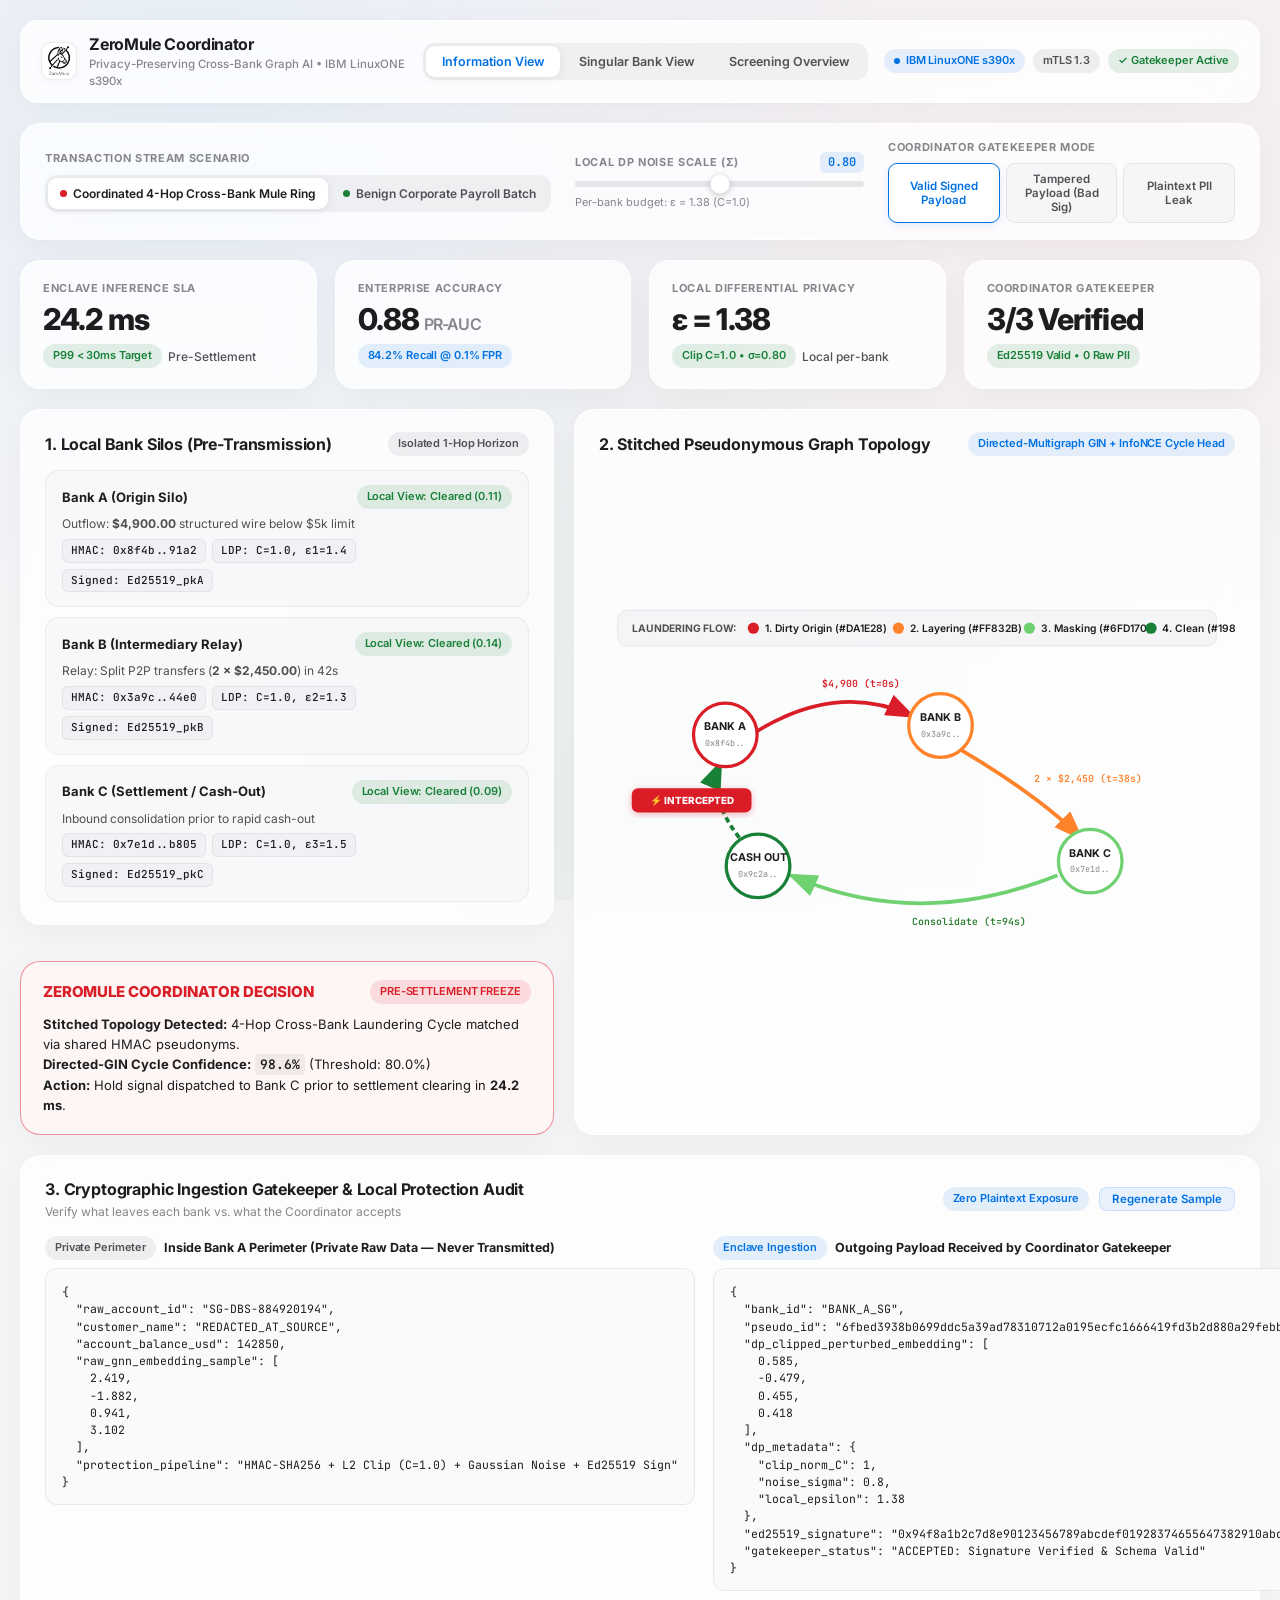
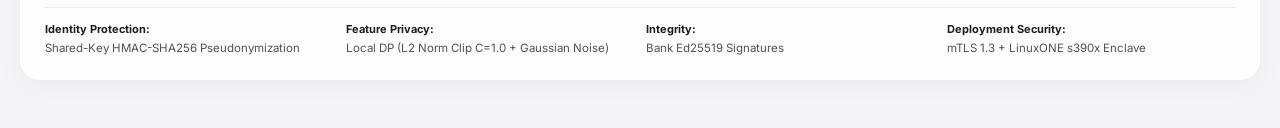
==== commit 446fe173: "Add multi-page views: Information View, Singular Bank View, and Screening Overview with interactive " ====
--- a/frontend/index.html
+++ b/frontend/index.html
@@ -13,7 +13,7 @@
 <body>
   <div class="app-container">
 
-    <!-- 1. STICKY FROSTED HEADER BAR -->
+    <!-- 1. STICKY FROSTED HEADER BAR WITH PAGE SWITCHER -->
     <header class="nav-bar">
       <div class="nav-brand">
         <img src="assets/logo.png" alt="ZeroMule Logo" class="brand-logo">
@@ -22,227 +22,502 @@
           <div class="brand-subtitle">Privacy-Preserving Cross-Bank Graph AI &bull; IBM LinuxONE s390x</div>
         </div>
       </div>
+
+      <!-- Center: Apple-Style Frosted Page Switcher -->
+      <nav class="nav-page-tabs" id="pageNav">
+        <button type="button" class="nav-tab-btn active" data-page="info" id="tabBtnInfo">
+          Information View
+        </button>
+        <button type="button" class="nav-tab-btn" data-page="bank" id="tabBtnBank">
+          Singular Bank View
+        </button>
+        <button type="button" class="nav-tab-btn" data-page="overview" id="tabBtnOverview">
+          Screening Overview
+        </button>
+      </nav>
+
+      <!-- Right: System Status Pills -->
       <div class="nav-status-pills">
-        <span class="pill pill-blue"><span class="pill-dot"></span>IBM LinuxONE (s390x) Enclave</span>
-        <span class="pill pill-gray">Transit: mTLS 1.3</span>
-        <span class="pill pill-green">&#10003; Ed25519 Gatekeeper Active</span>
+        <span class="pill pill-blue"><span class="pill-dot"></span>IBM LinuxONE s390x</span>
+        <span class="pill pill-gray">mTLS 1.3</span>
+        <span class="pill pill-green">&#10003; Gatekeeper Active</span>
       </div>
     </header>
 
-    <!-- 2. INTERACTIVE CONTROLS BAR -->
-    <section class="controls-card glass-card">
-      <div class="control-group scenario-group">
-        <label class="control-label">Transaction Stream Scenario</label>
-        <div class="segmented-control" id="scenarioSwitch">
-          <button type="button" class="segment-btn active" data-scenario="attack" id="btnScenarioAttack">
-            <span class="status-indicator red"></span>Coordinated 4-Hop Cross-Bank Mule Ring
-          </button>
-          <button type="button" class="segment-btn" data-scenario="payroll" id="btnScenarioPayroll">
-            <span class="status-indicator green"></span>Benign Corporate Payroll Batch
-          </button>
-        </div>
-      </div>
-
-      <div class="control-group slider-group">
-        <div class="slider-header">
-          <label for="sigmaSlider" class="control-label">Local DP Noise Scale (&sigma;)</label>
-          <span class="slider-value" id="sigmaValDisplay">0.80</span>
-        </div>
-        <input type="range" id="sigmaSlider" min="0.10" max="1.50" step="0.05" value="0.80" class="apple-slider">
-        <div class="slider-hint">Per-bank budget: &epsilon; = <span id="epsEstDisplay">1.38</span> (C=1.0)</div>
-      </div>
-
-      <div class="control-group gate-group">
-        <label class="control-label">Coordinator Gatekeeper Mode</label>
-        <div class="gate-buttons">
-          <button type="button" class="gate-btn active" data-gate="valid" id="btnGateValid">
-            Valid Signed Payload
-          </button>
-          <button type="button" class="gate-btn" data-gate="tampered" id="btnGateTampered">
-            Tampered Payload (Bad Sig)
-          </button>
-          <button type="button" class="gate-btn" data-gate="plaintext" id="btnGatePlaintext">
-            Plaintext PII Leak
-          </button>
-        </div>
-      </div>
-    </section>
-
-    <!-- 3. TOP TELEMETRY RIBBON (4 FROSTED GLASS METRIC CARDS) -->
-    <section class="telemetry-grid">
-      <!-- Card 1: SLA -->
-      <div class="glass-card kpi-card">
-        <div class="kpi-label">Enclave Inference SLA</div>
-        <div class="kpi-value" id="kpiSlaValue">24.2 ms</div>
-        <div class="kpi-sub">
-          <span class="pill pill-green">P99 &lt; 30ms Target</span> Pre-Settlement
-        </div>
-      </div>
-
-      <!-- Card 2: Enterprise Accuracy -->
-      <div class="glass-card kpi-card">
-        <div class="kpi-label">Enterprise Accuracy</div>
-        <div class="kpi-value">0.88 <span class="kpi-unit">PR-AUC</span></div>
-        <div class="kpi-sub">
-          <span class="pill pill-blue">84.2% Recall @ 0.1% FPR</span>
-        </div>
-      </div>
-
-      <!-- Card 3: Local DP Budget -->
-      <div class="glass-card kpi-card">
-        <div class="kpi-label">Local Differential Privacy</div>
-        <div class="kpi-value" id="kpiDpValue">&epsilon; = 1.38</div>
-        <div class="kpi-sub">
-          <span class="pill pill-green" id="kpiDpBadge">Clip C=1.0 &bull; &sigma;=0.80</span> Local per-bank
-        </div>
-      </div>
-
-      <!-- Card 4: Gatekeeper Integrity -->
-      <div class="glass-card kpi-card">
-        <div class="kpi-label">Coordinator Gatekeeper</div>
-        <div class="kpi-value" id="kpiGateValue">3/3 Verified</div>
-        <div class="kpi-sub">
-          <span class="pill pill-green" id="kpiGateBadge">Ed25519 Valid &bull; 0 Raw PII</span>
-        </div>
-      </div>
-    </section>
-
-    <!-- 4. HERO WORKSPACE: DUAL-REALITY SILO VS COORDINATOR + TOPOLOGY GRAPH -->
-    <section class="workspace-grid">
-      
-      <!-- Left Column: The Dual-Reality Inspector -->
-      <div class="dual-reality-col">
-        
-        <!-- Top Section: Isolated Bank Silo Views -->
-        <div class="glass-card silo-container">
+    <!-- ===================================================================== -->
+    <!-- VIEW 1: INFORMATION VIEW (COORDINATOR & JUDGES MASTER VIEW)          -->
+    <!-- ===================================================================== -->
+    <main class="page-view active" id="viewInfo">
+
+      <!-- Interactive Controls Bar -->
+      <section class="controls-card glass-card">
+        <div class="control-group scenario-group">
+          <label class="control-label">Transaction Stream Scenario</label>
+          <div class="segmented-control" id="scenarioSwitch">
+            <button type="button" class="segment-btn active" data-scenario="attack" id="btnScenarioAttack">
+              <span class="status-indicator red"></span>Coordinated 4-Hop Cross-Bank Mule Ring
+            </button>
+            <button type="button" class="segment-btn" data-scenario="payroll" id="btnScenarioPayroll">
+              <span class="status-indicator green"></span>Benign Corporate Payroll Batch
+            </button>
+          </div>
+        </div>
+
+        <div class="control-group slider-group">
+          <div class="slider-header">
+            <label for="sigmaSlider" class="control-label">Local DP Noise Scale (&sigma;)</label>
+            <span class="slider-value" id="sigmaValDisplay">0.80</span>
+          </div>
+          <input type="range" id="sigmaSlider" min="0.10" max="1.50" step="0.05" value="0.80" class="apple-slider">
+          <div class="slider-hint">Per-bank budget: &epsilon; = <span id="epsEstDisplay">1.38</span> (C=1.0)</div>
+        </div>
+
+        <div class="control-group gate-group">
+          <label class="control-label">Coordinator Gatekeeper Mode</label>
+          <div class="gate-buttons">
+            <button type="button" class="gate-btn active" data-gate="valid" id="btnGateValid">
+              Valid Signed Payload
+            </button>
+            <button type="button" class="gate-btn" data-gate="tampered" id="btnGateTampered">
+              Tampered Payload (Bad Sig)
+            </button>
+            <button type="button" class="gate-btn" data-gate="plaintext" id="btnGatePlaintext">
+              Plaintext PII Leak
+            </button>
+          </div>
+        </div>
+      </section>
+
+      <!-- Top Telemetry Ribbon (4 Frosted Glass Metric Cards) -->
+      <section class="telemetry-grid">
+        <div class="glass-card kpi-card">
+          <div class="kpi-label">Enclave Inference SLA</div>
+          <div class="kpi-value" id="kpiSlaValue">24.2 ms</div>
+          <div class="kpi-sub">
+            <span class="pill pill-green">P99 &lt; 30ms Target</span> Pre-Settlement
+          </div>
+        </div>
+
+        <div class="glass-card kpi-card">
+          <div class="kpi-label">Enterprise Accuracy</div>
+          <div class="kpi-value">0.88 <span class="kpi-unit">PR-AUC</span></div>
+          <div class="kpi-sub">
+            <span class="pill pill-blue">84.2% Recall @ 0.1% FPR</span>
+          </div>
+        </div>
+
+        <div class="glass-card kpi-card">
+          <div class="kpi-label">Local Differential Privacy</div>
+          <div class="kpi-value" id="kpiDpValue">&epsilon; = 1.38</div>
+          <div class="kpi-sub">
+            <span class="pill pill-green" id="kpiDpBadge">Clip C=1.0 &bull; &sigma;=0.80</span> Local per-bank
+          </div>
+        </div>
+
+        <div class="glass-card kpi-card">
+          <div class="kpi-label">Coordinator Gatekeeper</div>
+          <div class="kpi-value" id="kpiGateValue">3/3 Verified</div>
+          <div class="kpi-sub">
+            <span class="pill pill-green" id="kpiGateBadge">Ed25519 Valid &bull; 0 Raw PII</span>
+          </div>
+        </div>
+      </section>
+
+      <!-- Hero Workspace: Dual-Reality Silo vs Coordinator + Topology Graph -->
+      <section class="workspace-grid">
+        <!-- Left Column: The Dual-Reality Inspector -->
+        <div class="dual-reality-col">
+          <div class="glass-card silo-container">
+            <div class="card-header">
+              <span class="card-title">1. Local Bank Silos (Pre-Transmission)</span>
+              <span class="pill pill-gray">Isolated 1-Hop Horizon</span>
+            </div>
+
+            <!-- Bank A Mini Card -->
+            <div class="silo-box" id="siloBankA">
+              <div class="silo-top">
+                <strong class="silo-name">Bank A (Origin Silo)</strong>
+                <span class="pill pill-green">Local View: Cleared (0.11)</span>
+              </div>
+              <div class="silo-desc">Outflow: <b>$4,900.00</b> structured wire below $5k limit</div>
+              <div class="silo-tags">
+                <span class="mono-tag">HMAC: 0x8f4b..91a2</span>
+                <span class="mono-tag" id="tagBankADp">LDP: C=1.0, &epsilon;1=1.4</span>
+                <span class="mono-tag">Signed: Ed25519_pkA</span>
+              </div>
+            </div>
+
+            <!-- Bank B Mini Card -->
+            <div class="silo-box" id="siloBankB">
+              <div class="silo-top">
+                <strong class="silo-name">Bank B (Intermediary Relay)</strong>
+                <span class="pill pill-green">Local View: Cleared (0.14)</span>
+              </div>
+              <div class="silo-desc">Relay: Split P2P transfers (<b>2 &times; $2,450.00</b>) in 42s</div>
+              <div class="silo-tags">
+                <span class="mono-tag">HMAC: 0x3a9c..44e0</span>
+                <span class="mono-tag" id="tagBankBDp">LDP: C=1.0, &epsilon;2=1.2</span>
+                <span class="mono-tag">Signed: Ed25519_pkB</span>
+              </div>
+            </div>
+
+            <!-- Bank C Mini Card -->
+            <div class="silo-box" id="siloBankC">
+              <div class="silo-top">
+                <strong class="silo-name">Bank C (Settlement / Cash-Out)</strong>
+                <span class="pill pill-green">Local View: Cleared (0.09)</span>
+              </div>
+              <div class="silo-desc">Inbound consolidation prior to rapid cash-out</div>
+              <div class="silo-tags">
+                <span class="mono-tag">HMAC: 0x7e1d..b805</span>
+                <span class="mono-tag" id="tagBankCDp">LDP: C=1.0, &epsilon;3=1.5</span>
+                <span class="mono-tag">Signed: Ed25519_pkC</span>
+              </div>
+            </div>
+          </div>
+
+          <!-- Bottom Section: Coordinator Decision Banner -->
+          <div class="glass-card decision-card" id="coordinatorDecisionCard"></div>
+        </div>
+
+        <!-- Right Column: Stitched Graph Topology Canvas -->
+        <div class="glass-card topology-col">
           <div class="card-header">
-            <span class="card-title">1. Local Bank Silos (Pre-Transmission)</span>
-            <span class="pill pill-gray">Isolated 1-Hop Horizon</span>
-          </div>
-
-          <!-- Bank A Mini Card -->
-          <div class="silo-box" id="siloBankA">
-            <div class="silo-top">
-              <strong class="silo-name">Bank A (Origin Silo)</strong>
-              <span class="pill pill-green">Local View: Cleared (0.11)</span>
-            </div>
-            <div class="silo-desc">Outflow: <b>$4,900.00</b> structured wire below $5k limit</div>
-            <div class="silo-tags">
-              <span class="mono-tag">HMAC: 0x8f4b..91a2</span>
-              <span class="mono-tag" id="tagBankADp">LDP: C=1.0, &epsilon;1=1.4</span>
-              <span class="mono-tag">Signed: Ed25519_pkA</span>
-            </div>
-          </div>
-
-          <!-- Bank B Mini Card -->
-          <div class="silo-box" id="siloBankB">
-            <div class="silo-top">
-              <strong class="silo-name">Bank B (Intermediary Relay)</strong>
-              <span class="pill pill-green">Local View: Cleared (0.14)</span>
-            </div>
-            <div class="silo-desc">Relay: Split P2P transfers (<b>2 &times; $2,450.00</b>) in 42s</div>
-            <div class="silo-tags">
-              <span class="mono-tag">HMAC: 0x3a9c..44e0</span>
-              <span class="mono-tag" id="tagBankBDp">LDP: C=1.0, &epsilon;2=1.2</span>
-              <span class="mono-tag">Signed: Ed25519_pkB</span>
-            </div>
-          </div>
-
-          <!-- Bank C Mini Card -->
-          <div class="silo-box" id="siloBankC">
-            <div class="silo-top">
-              <strong class="silo-name">Bank C (Settlement / Cash-Out)</strong>
-              <span class="pill pill-green">Local View: Cleared (0.09)</span>
-            </div>
-            <div class="silo-desc">Inbound consolidation prior to rapid cash-out</div>
-            <div class="silo-tags">
-              <span class="mono-tag">HMAC: 0x7e1d..b805</span>
-              <span class="mono-tag" id="tagBankCDp">LDP: C=1.0, &epsilon;3=1.5</span>
-              <span class="mono-tag">Signed: Ed25519_pkC</span>
-            </div>
-          </div>
-        </div>
-
-        <!-- Bottom Section: ZeroMule Coordinator Global View Alert -->
-        <div class="glass-card decision-card" id="coordinatorDecisionCard">
-          <!-- Populated dynamically by JS -->
-        </div>
-
-      </div>
-
-      <!-- Right Column: Interactive Cross-Bank Topology & Laundering Flow Canvas -->
-      <div class="glass-card topology-col">
-        <div class="card-header">
-          <span class="card-title">2. Stitched Pseudonymous Graph Topology</span>
-          <span class="pill pill-blue">Directed-Multigraph GIN + InfoNCE Cycle Head</span>
-        </div>
-        <div class="svg-container" id="svgContainer">
-          <!-- Populated dynamically with SVG by JS -->
-        </div>
-      </div>
-
-    </section>
-
-    <!-- 5. BOTTOM INTERACTIVE DRAWER: COORDINATOR INGESTION GATEKEEPER & AUDIT -->
-    <section class="glass-card audit-card">
-      <div class="audit-header">
-        <div>
-          <div class="card-title">3. Cryptographic Ingestion Gatekeeper & Local Protection Audit</div>
-          <div class="audit-subtitle">Verify what leaves each bank vs. what the Coordinator accepts</div>
-        </div>
-        <div class="audit-actions">
-          <span class="pill pill-blue">Zero Plaintext Exposure</span>
-          <button type="button" class="btn-refresh" id="btnRehashPayload" title="Regenerate Test HMAC and Noise">
-            Regenerate Sample
-          </button>
-        </div>
-      </div>
-
-      <div class="audit-grid">
-        <!-- Inside Bank Perimeter (Private Data) -->
-        <div class="audit-column">
-          <div class="audit-col-title">
-            <span class="pill pill-gray">Private Perimeter</span>
-            Inside Bank A Perimeter (Private Raw Data &mdash; Never Transmitted)
-          </div>
-          <div class="code-wrapper">
-            <pre class="json-code" id="rawJsonDisplay"></pre>
-          </div>
-        </div>
-
-        <!-- Outgoing Payload to Coordinator -->
-        <div class="audit-column">
-          <div class="audit-col-title">
-            <span class="pill pill-blue">Enclave Ingestion</span>
-            Outgoing Payload Received by Coordinator Gatekeeper
-          </div>
-          <div class="code-wrapper" id="payloadWrapper">
-            <pre class="json-code" id="payloadJsonDisplay"></pre>
-            <div class="alert-box alert-error hidden" id="gatekeeperErrorAlert"></div>
-          </div>
-        </div>
-      </div>
-
-      <!-- Security Separation of Concerns Summary Bar -->
-      <div class="security-concerns-bar">
-        <div class="concern-item">
-          <span class="concern-label">Identity Protection:</span>
-          <span class="concern-val">Shared-Key HMAC-SHA256 Pseudonymization</span>
-        </div>
-        <div class="concern-item">
-          <span class="concern-label">Feature Privacy:</span>
-          <span class="concern-val">Local DP (L2 Norm Clip C=1.0 + Gaussian Noise)</span>
-        </div>
-        <div class="concern-item">
-          <span class="concern-label">Integrity:</span>
-          <span class="concern-val">Bank Ed25519 Signatures</span>
-        </div>
-        <div class="concern-item">
-          <span class="concern-label">Deployment Security:</span>
-          <span class="concern-val">mTLS 1.3 + LinuxONE s390x Enclave</span>
-        </div>
-      </div>
-    </section>
+            <span class="card-title">2. Stitched Pseudonymous Graph Topology</span>
+            <span class="pill pill-blue">Directed-Multigraph GIN + InfoNCE Cycle Head</span>
+          </div>
+          <div class="svg-container" id="svgContainer"></div>
+        </div>
+      </section>
+
+      <!-- Bottom Interactive Drawer: Coordinator Gatekeeper & Audit -->
+      <section class="glass-card audit-card">
+        <div class="audit-header">
+          <div>
+            <div class="card-title">3. Cryptographic Ingestion Gatekeeper & Local Protection Audit</div>
+            <div class="audit-subtitle">Verify what leaves each bank vs. what the Coordinator accepts</div>
+          </div>
+          <div class="audit-actions">
+            <span class="pill pill-blue">Zero Plaintext Exposure</span>
+            <button type="button" class="btn-refresh" id="btnRehashPayload" title="Regenerate Test HMAC and Noise">
+              Regenerate Sample
+            </button>
+          </div>
+        </div>
+
+        <div class="audit-grid">
+          <div class="audit-column">
+            <div class="audit-col-title">
+              <span class="pill pill-gray">Private Perimeter</span>
+              Inside Bank A Perimeter (Private Raw Data &mdash; Never Transmitted)
+            </div>
+            <div class="code-wrapper">
+              <pre class="json-code" id="rawJsonDisplay"></pre>
+            </div>
+          </div>
+
+          <div class="audit-column">
+            <div class="audit-col-title">
+              <span class="pill pill-blue">Enclave Ingestion</span>
+              Outgoing Payload Received by Coordinator Gatekeeper
+            </div>
+            <div class="code-wrapper" id="payloadWrapper">
+              <pre class="json-code" id="payloadJsonDisplay"></pre>
+              <div class="alert-box alert-error hidden" id="gatekeeperErrorAlert"></div>
+            </div>
+          </div>
+        </div>
+
+        <!-- Security Concerns Bar -->
+        <div class="security-concerns-bar">
+          <div class="concern-item">
+            <span class="concern-label">Identity Protection:</span>
+            <span class="concern-val">Shared-Key HMAC-SHA256 Pseudonymization</span>
+          </div>
+          <div class="concern-item">
+            <span class="concern-label">Feature Privacy:</span>
+            <span class="concern-val">Local DP (L2 Norm Clip C=1.0 + Gaussian Noise)</span>
+          </div>
+          <div class="concern-item">
+            <span class="concern-label">Integrity:</span>
+            <span class="concern-val">Bank Ed25519 Signatures</span>
+          </div>
+          <div class="concern-item">
+            <span class="concern-label">Deployment Security:</span>
+            <span class="concern-val">mTLS 1.3 + LinuxONE s390x Enclave</span>
+          </div>
+        </div>
+      </section>
+    </main>
+
+    <!-- ===================================================================== -->
+    <!-- VIEW 2: SINGULAR BANK VIEW (WHAT EACH BANK SEES INTERNALLY)           -->
+    <!-- ===================================================================== -->
+    <main class="page-view" id="viewBank">
+
+      <!-- Bank Institution Switcher Header -->
+      <section class="controls-card glass-card bank-selector-bar">
+        <div class="control-group bank-select-group">
+          <label class="control-label">Select Participating Bank Deployment</label>
+          <div class="segmented-control" id="bankSelectorSwitch">
+            <button type="button" class="segment-btn active" data-bank="bankA" id="btnBankA">
+              Bank A (Origin Silo &bull; Wire Hub)
+            </button>
+            <button type="button" class="segment-btn" data-bank="bankB" id="btnBankB">
+              Bank B (Intermediary Relay &bull; P2P)
+            </button>
+            <button type="button" class="segment-btn" data-bank="bankC" id="btnBankC">
+              Bank C (Settlement &bull; Cash-Out)
+            </button>
+          </div>
+        </div>
+        <div class="bank-identity-badge">
+          <span class="pill pill-blue" id="bankIdPill">Identifier: BANK_A_SG</span>
+          <span class="pill pill-green" id="bankLedgerPill">SQLite DP Ledger: Enforcing &Delta;=1e-5</span>
+        </div>
+      </section>
+
+      <!-- Bank Telemetry Cards (Stopped, Suspicious, Cleared, DP Budget) -->
+      <section class="telemetry-grid">
+        <div class="glass-card kpi-card">
+          <div class="kpi-label">Local Volume Screened</div>
+          <div class="kpi-value" id="bankKpiVolume">$14.2M</div>
+          <div class="kpi-sub" id="bankKpiVolumeSub">
+            <span class="pill pill-blue">48,120 Transactions</span> Today
+          </div>
+        </div>
+
+        <div class="glass-card kpi-card">
+          <div class="kpi-label">Fraud Frozen Pre-Settlement</div>
+          <div class="kpi-value text-red" id="bankKpiStopped">14 Txs</div>
+          <div class="kpi-sub" id="bankKpiStoppedSub">
+            <span class="pill pill-red">$184,200 Stopped</span> Coordinator Held
+          </div>
+        </div>
+
+        <div class="glass-card kpi-card">
+          <div class="kpi-label">Suspicious / Under Review</div>
+          <div class="kpi-value text-orange" id="bankKpiSuspicious">42 Txs</div>
+          <div class="kpi-sub" id="bankKpiSuspiciousSub">
+            <span class="pill pill-orange">Cross-Bank Cycle Risk</span> Enclave Queue
+          </div>
+        </div>
+
+        <div class="glass-card kpi-card">
+          <div class="kpi-label">Local DP Budget Consumption</div>
+          <div class="kpi-value" id="bankKpiBudget">&epsilon; = 1.35</div>
+          <div class="kpi-sub">
+            <span class="pill pill-green" id="bankKpiBudgetBadge">Max &epsilon; &le; 2.00</span> SQLite Atomic Guard
+          </div>
+        </div>
+      </section>
+
+      <!-- Bank Detail Workspace: Local Risk Distribution & Security Perimeter -->
+      <section class="workspace-grid">
+        <!-- Left: Local Velocity & Risk Density SVG Chart -->
+        <div class="glass-card">
+          <div class="card-header">
+            <div>
+              <span class="card-title">Local Risk Score & Velocity Distribution</span>
+              <div class="audit-subtitle">What this bank sees locally vs. transactions flagged as cross-bank cycles</div>
+            </div>
+            <span class="pill pill-gray" id="bankChartRolePill">Origin Horizon</span>
+          </div>
+          <div class="chart-container" id="bankRiskChartContainer">
+            <!-- Rendered by JS -->
+          </div>
+        </div>
+
+        <!-- Right: Local Bank Privacy Boundary & SQLite Ledger Audit -->
+        <div class="glass-card">
+          <div class="card-header">
+            <span class="card-title">Local Bank Privacy Release Boundary</span>
+            <span class="pill pill-green">Perimeter Enforced</span>
+          </div>
+          <div class="privacy-boundary-content">
+            <div class="boundary-row">
+              <span class="boundary-label">Institutional Role:</span>
+              <span class="boundary-val" id="bankDetailRole">Originating Silo (Outbound Wire Processing)</span>
+            </div>
+            <div class="boundary-row">
+              <span class="boundary-label">Local SQLite Ledger:</span>
+              <span class="boundary-val"><code>/data/bank_ledger.sqlite</code> (Atomic rejection if &epsilon; &gt; 2.0)</span>
+            </div>
+            <div class="boundary-row">
+              <span class="boundary-label">Runtime HMAC Secret:</span>
+              <span class="boundary-val">Shared High-Entropy Token Key (Coordinator Never Sees Key)</span>
+            </div>
+            <div class="boundary-row">
+              <span class="boundary-label">Signing Key Provenance:</span>
+              <span class="boundary-val"><code id="bankDetailKey">Ed25519_skA (Pinned pkA in Enclave)</code></span>
+            </div>
+            <div class="boundary-row">
+              <span class="boundary-label">Local Feature Perturbation:</span>
+              <span class="boundary-val">Whole-batch L2 Clipping (C=1.0) + OS CSPRNG Gaussian Noise</span>
+            </div>
+            <div class="boundary-row">
+              <span class="boundary-label">Plaintext Leak Defense:</span>
+              <span class="boundary-val"><span class="pill pill-green">0 Raw Account IDs or Customer PII Leave Perimeter</span></span>
+            </div>
+          </div>
+        </div>
+      </section>
+
+      <!-- Bank Local Transactions Ledger Table -->
+      <section class="glass-card">
+        <div class="table-header-bar">
+          <div>
+            <span class="card-title">Bank Local Transaction Screening Stream</span>
+            <div class="audit-subtitle">Live stream of incoming/outgoing wires, local GNN ratings, and Coordinator freeze signals</div>
+          </div>
+          <div class="table-filter-group" id="bankTableFilters">
+            <button type="button" class="table-filter-btn active" data-filter="all">All (8)</button>
+            <button type="button" class="table-filter-btn" data-filter="frozen">Frozen (2)</button>
+            <button type="button" class="table-filter-btn" data-filter="suspicious">Suspicious (3)</button>
+            <button type="button" class="table-filter-btn" data-filter="cleared">Cleared (3)</button>
+          </div>
+        </div>
+
+        <div class="table-responsive">
+          <table class="apple-table" id="bankTransactionsTable">
+            <thead>
+              <tr>
+                <th>Tx ID / Time</th>
+                <th>Internal Account</th>
+                <th>Pseudonym (HMAC Token)</th>
+                <th>Counterparty</th>
+                <th>Amount</th>
+                <th>Local View</th>
+                <th>Coordinator Action</th>
+                <th>Provenance</th>
+              </tr>
+            </thead>
+            <tbody id="bankTableBody">
+              <!-- Dynamically populated by JS -->
+            </tbody>
+          </table>
+        </div>
+      </section>
+
+    </main>
+
+    <!-- ===================================================================== -->
+    <!-- VIEW 3: SCREENING OVERVIEW (CROSS-BANK ANALYTICS & GLOBAL FEED)        -->
+    <!-- ===================================================================== -->
+    <main class="page-view" id="viewOverview">
+
+      <!-- Network-Wide Telemetry Ribbon -->
+      <section class="telemetry-grid">
+        <div class="glass-card kpi-card">
+          <div class="kpi-label">Total Transactions Screened</div>
+          <div class="kpi-value">142,890</div>
+          <div class="kpi-sub">
+            <span class="pill pill-blue">$34.82M Volume</span> Across 3 Institutions
+          </div>
+        </div>
+
+        <div class="glass-card kpi-card">
+          <div class="kpi-label">Mule Syndicates Intercepted</div>
+          <div class="kpi-value text-red">38 Rings</div>
+          <div class="kpi-sub">
+            <span class="pill pill-red">$1,842,500 Illicit Funds</span> Frozen Pre-Clearing
+          </div>
+        </div>
+
+        <div class="glass-card kpi-card">
+          <div class="kpi-label">Pre-Settlement Interception Rate</div>
+          <div class="kpi-value text-green">99.2%</div>
+          <div class="kpi-sub">
+            <span class="pill pill-green">Stopped at Hop 3</span> Zero Cash-Out Leak
+          </div>
+        </div>
+
+        <div class="glass-card kpi-card">
+          <div class="kpi-label">Network Inference Latency</div>
+          <div class="kpi-value">24.2 ms</div>
+          <div class="kpi-sub">
+            <span class="pill pill-gray">P50: 16.8 ms</span> &lt; 30ms RTGS Hard Target
+          </div>
+        </div>
+      </section>
+
+      <!-- Visual Analytics Section (2 Rich SVG Graphs) -->
+      <section class="workspace-grid">
+        <!-- 24-Hour Screening Volume & Interception Spikes -->
+        <div class="glass-card">
+          <div class="card-header">
+            <div>
+              <span class="card-title">24-Hour Screening Velocity & Interception Spikes</span>
+              <div class="audit-subtitle">Blue curve: Total screened transactions/hr &bull; Crimson bars: Intercepted laundering rings</div>
+            </div>
+            <span class="pill pill-blue">Real-Time Telemetry</span>
+          </div>
+          <div class="chart-container" id="overviewTimelineChartContainer">
+            <!-- Rendered by JS -->
+          </div>
+        </div>
+
+        <!-- Syndicate Topology & Hop-Count Distribution -->
+        <div class="glass-card">
+          <div class="card-header">
+            <div>
+              <span class="card-title">Syndicate Topology & Hop-Length Breakdown</span>
+              <div class="audit-subtitle">Cross-bank ring structures detected by Directed-GIN InfoNCE cycle head</div>
+            </div>
+            <span class="pill pill-green">98.6% Detection Precision</span>
+          </div>
+          <div class="chart-container" id="overviewTopologyChartContainer">
+            <!-- Rendered by JS -->
+          </div>
+        </div>
+      </section>
+
+      <!-- Global Cross-Bank Screening Feed Table -->
+      <section class="glass-card">
+        <div class="table-header-bar">
+          <div>
+            <span class="card-title">Global Multi-Bank Transaction Feed</span>
+            <div class="audit-subtitle">Live stream of interbank transactions screened through ZeroMule IBM LinuxONE Enclave</div>
+          </div>
+          <div class="global-filter-controls">
+            <input type="text" id="globalSearchInput" class="table-search-input" placeholder="Search by Pseudo ID or Tx...">
+            <select id="globalStatusSelect" class="table-select">
+              <option value="all">All Decisions</option>
+              <option value="frozen">Pre-Settlement Freeze</option>
+              <option value="review">Enclave Review</option>
+              <option value="approved">Settlement Approved</option>
+            </select>
+            <select id="globalBankSelect" class="table-select">
+              <option value="all">All Institutions</option>
+              <option value="BANK_A">Bank A (SG)</option>
+              <option value="BANK_B">Bank B (SG)</option>
+              <option value="BANK_C">Bank C (SG)</option>
+            </select>
+          </div>
+        </div>
+
+        <div class="table-responsive">
+          <table class="apple-table" id="globalTransactionsTable">
+            <thead>
+              <tr>
+                <th>Timestamp</th>
+                <th>Global Pseudo ID (HMAC-SHA256)</th>
+                <th>Origin Silo</th>
+                <th>Destination Silo</th>
+                <th>Amount</th>
+                <th>Cycle Score</th>
+                <th>Decision</th>
+                <th>Enclave Latency</th>
+              </tr>
+            </thead>
+            <tbody id="globalTableBody">
+              <!-- Dynamically populated by JS -->
+            </tbody>
+          </table>
+        </div>
+      </section>
+
+    </main>
 
   </div>
 
--- a/frontend/styles.css
+++ b/frontend/styles.css
@@ -1,6 +1,7 @@
 /* ==========================================================================
    ZeroMule — Apple Frosted Glass (VisionOS / macOS Light Mode) Design System
    Matches Master Specification: rgba(255, 255, 255, 0.76), blur(20px), SF Pro Display
+   Multi-Page Support: Information View, Singular Bank View, Screening Overview
    ========================================================================== */
 
 :root {
@@ -67,12 +68,28 @@
   color: var(--text-primary);
   line-height: 1.45;
   min-height: 100vh;
-  padding: 24px 20px 48px;
+  padding: 20px 20px 48px;
 }
 
 .app-container {
-  max-width: 1380px;
+  max-width: 1400px;
   margin: 0 auto;
+}
+
+/* ==========================================================================
+   Page View Switching & Animation
+   ========================================================================== */
+.page-view {
+  display: none;
+  opacity: 0;
+  transform: translateY(6px);
+  transition: opacity 0.25s var(--ease-apple), transform 0.25s var(--ease-apple);
+}
+
+.page-view.active {
+  display: block;
+  opacity: 1;
+  transform: translateY(0);
 }
 
 /* ==========================================================================
@@ -105,24 +122,25 @@
   backdrop-filter: blur(24px) saturate(180%);
   -webkit-backdrop-filter: blur(24px) saturate(180%);
   border-radius: 18px;
-  padding: 14px 24px;
+  padding: 12px 20px;
   border: 1px solid rgba(255, 255, 255, 0.9);
   box-shadow: 0 4px 20px rgba(0, 0, 0, 0.03);
   margin-bottom: 20px;
   position: sticky;
   top: 14px;
   z-index: 100;
+  gap: 16px;
 }
 
 .nav-brand {
   display: flex;
   align-items: center;
-  gap: 14px;
+  gap: 12px;
 }
 
 .brand-logo {
-  width: 40px;
-  height: 40px;
+  width: 38px;
+  height: 38px;
   border-radius: 10px;
   object-fit: contain;
   background: #FFFFFF;
@@ -133,32 +151,65 @@
 
 .brand-title {
   font-weight: 700;
-  font-size: 17px;
+  font-size: 16px;
   letter-spacing: -0.02em;
   color: var(--text-primary);
 }
 
 .brand-subtitle {
-  font-size: 12px;
+  font-size: 11.5px;
   color: var(--text-muted);
   font-weight: 500;
 }
 
+/* Page Navigation Tabs */
+.nav-page-tabs {
+  display: flex;
+  background: rgba(0, 0, 0, 0.05);
+  padding: 3px;
+  border-radius: 12px;
+  gap: 3px;
+}
+
+.nav-tab-btn {
+  padding: 8px 16px;
+  font-size: 12.5px;
+  font-weight: 600;
+  color: var(--text-secondary);
+  border: none;
+  background: transparent;
+  border-radius: 9px;
+  cursor: pointer;
+  transition: all 0.2s var(--ease-apple);
+  font-family: var(--font-sans);
+  white-space: nowrap;
+}
+
+.nav-tab-btn:hover {
+  color: var(--text-primary);
+}
+
+.nav-tab-btn.active {
+  background: #FFFFFF;
+  color: var(--apple-blue);
+  box-shadow: 0 2px 10px rgba(0, 0, 0, 0.07);
+}
+
 .nav-status-pills {
   display: flex;
-  gap: 10px;
-  align-items: center;
-}
-
-/* ==========================================================================
-   Pills, Badges & Tags
+  gap: 8px;
+  align-items: center;
+}
+
+/* ==========================================================================
+   Pills, Badges & Utility Colors
    ========================================================================== */
 .pill {
   display: inline-flex;
   align-items: center;
-  padding: 4px 11px;
+  padding: 4px 10px;
   border-radius: 999px;
-  font-size: 11.5px;
+  font-size: 11px;
   font-weight: 600;
   letter-spacing: -0.01em;
   white-space: nowrap;
@@ -179,6 +230,11 @@
 .pill-orange { background: var(--pill-orange-bg); color: var(--pill-orange-fg); }
 .pill-gray   { background: var(--pill-gray-bg); color: var(--pill-gray-fg); }
 
+.text-red    { color: var(--flow-dirty) !important; }
+.text-green  { color: var(--flow-clean) !important; }
+.text-orange { color: var(--pill-orange-fg) !important; }
+.text-blue   { color: var(--apple-blue) !important; }
+
 .mono-tag {
   font-family: var(--font-mono);
   font-size: 11px;
@@ -191,7 +247,7 @@
 }
 
 /* ==========================================================================
-   2. Interactive Controls Bar
+   Controls Bar & Segmented Controls
    ========================================================================== */
 .controls-card {
   display: grid;
@@ -199,6 +255,18 @@
   gap: 24px;
   align-items: center;
   padding: 16px 24px;
+}
+
+.bank-selector-bar {
+  grid-template-columns: 2.8fr 1.2fr;
+}
+
+.bank-identity-badge {
+  display: flex;
+  gap: 10px;
+  justify-content: flex-end;
+  align-items: center;
+  flex-wrap: wrap;
 }
 
 .control-group {
@@ -215,7 +283,6 @@
   color: var(--text-muted);
 }
 
-/* Segmented Control (Scenario Switch) */
 .segmented-control {
   display: flex;
   background: rgba(0, 0, 0, 0.05);
@@ -344,7 +411,7 @@
 }
 
 /* ==========================================================================
-   3. Telemetry Ribbon (4 KPI Cards)
+   Telemetry Ribbon (4 KPI Cards)
    ========================================================================== */
 .telemetry-grid {
   display: grid;
@@ -392,7 +459,7 @@
 }
 
 /* ==========================================================================
-   4. Hero Workspace (Dual-Reality + Topology)
+   Hero Workspace (Dual-Reality + Topology)
    ========================================================================== */
 .workspace-grid {
   display: grid;
@@ -536,8 +603,177 @@
   max-height: 430px;
 }
 
-/* ==========================================================================
-   5. Bottom Audit Drawer & Code Inspector
+/* Chart Container */
+.chart-container {
+  width: 100%;
+  min-height: 280px;
+  display: flex;
+  align-items: center;
+  justify-content: center;
+}
+
+.chart-container svg {
+  width: 100%;
+  height: 100%;
+  max-height: 290px;
+}
+
+/* ==========================================================================
+   Bank View Privacy Boundary Details
+   ========================================================================== */
+.privacy-boundary-content {
+  display: flex;
+  flex-direction: column;
+  gap: 12px;
+  margin-top: 8px;
+}
+
+.boundary-row {
+  display: flex;
+  justify-content: space-between;
+  align-items: center;
+  padding: 10px 14px;
+  background: rgba(245, 245, 247, 0.7);
+  border-radius: 10px;
+  font-size: 12.5px;
+  border: 1px solid rgba(0, 0, 0, 0.04);
+}
+
+.boundary-label {
+  font-weight: 600;
+  color: var(--text-secondary);
+}
+
+.boundary-val {
+  font-weight: 600;
+  color: var(--text-primary);
+}
+
+.boundary-val code {
+  font-family: var(--font-mono);
+  font-size: 11px;
+  background: #FFFFFF;
+  padding: 3px 6px;
+  border-radius: 6px;
+  border: 1px solid rgba(0, 0, 0, 0.06);
+}
+
+/* ==========================================================================
+   Apple-Style Tables & Filters
+   ========================================================================== */
+.table-header-bar {
+  display: flex;
+  justify-content: space-between;
+  align-items: center;
+  margin-bottom: 16px;
+  gap: 16px;
+  flex-wrap: wrap;
+}
+
+.table-filter-group {
+  display: flex;
+  background: rgba(0, 0, 0, 0.05);
+  padding: 3px;
+  border-radius: 10px;
+  gap: 2px;
+}
+
+.table-filter-btn {
+  padding: 6px 12px;
+  font-size: 11.5px;
+  font-weight: 600;
+  color: var(--text-secondary);
+  border: none;
+  background: transparent;
+  border-radius: 7px;
+  cursor: pointer;
+  transition: all 0.2s ease;
+  font-family: var(--font-sans);
+}
+
+.table-filter-btn.active {
+  background: #FFFFFF;
+  color: var(--apple-blue);
+  box-shadow: 0 1px 4px rgba(0, 0, 0, 0.08);
+}
+
+.global-filter-controls {
+  display: flex;
+  gap: 10px;
+  align-items: center;
+  flex-wrap: wrap;
+}
+
+.table-search-input {
+  padding: 8px 14px;
+  font-size: 12px;
+  border: 1px solid rgba(0, 0, 0, 0.12);
+  border-radius: 10px;
+  background: #FFFFFF;
+  font-family: var(--font-sans);
+  min-width: 220px;
+  outline: none;
+  transition: border-color 0.2s, box-shadow 0.2s;
+}
+
+.table-search-input:focus {
+  border-color: var(--apple-blue);
+  box-shadow: 0 0 0 3px rgba(0, 113, 227, 0.12);
+}
+
+.table-select {
+  padding: 8px 12px;
+  font-size: 12px;
+  border: 1px solid rgba(0, 0, 0, 0.12);
+  border-radius: 10px;
+  background: #FFFFFF;
+  font-family: var(--font-sans);
+  color: var(--text-primary);
+  outline: none;
+  cursor: pointer;
+}
+
+.table-responsive {
+  width: 100%;
+  overflow-x: auto;
+}
+
+.apple-table {
+  width: 100%;
+  border-collapse: separate;
+  border-spacing: 0;
+  font-size: 12px;
+}
+
+.apple-table th {
+  text-align: left;
+  padding: 10px 14px;
+  font-size: 11px;
+  font-weight: 700;
+  text-transform: uppercase;
+  letter-spacing: 0.05em;
+  color: var(--text-muted);
+  border-bottom: 1px solid rgba(0, 0, 0, 0.08);
+  white-space: nowrap;
+}
+
+.apple-table td {
+  padding: 12px 14px;
+  color: var(--text-primary);
+  border-bottom: 1px solid rgba(0, 0, 0, 0.04);
+  vertical-align: middle;
+}
+
+.apple-table tr:hover td {
+  background: rgba(0, 0, 0, 0.015);
+}
+
+.apple-table tr:last-child td {
+  border-bottom: none;
+}
+
+/* ==========================================================================
+   Bottom Audit Drawer & Code Inspector
    ========================================================================== */
 .audit-card {
   margin-bottom: 0;
@@ -682,13 +918,16 @@
   }
 }
 
-@media (max-width: 768px) {
+@media (max-width: 850px) {
   .nav-bar {
     flex-direction: column;
-    gap: 12px;
-    align-items: flex-start;
+    align-items: stretch;
+  }
+  .nav-page-tabs {
+    justify-content: center;
   }
   .nav-status-pills {
+    justify-content: center;
     flex-wrap: wrap;
   }
   .telemetry-grid {
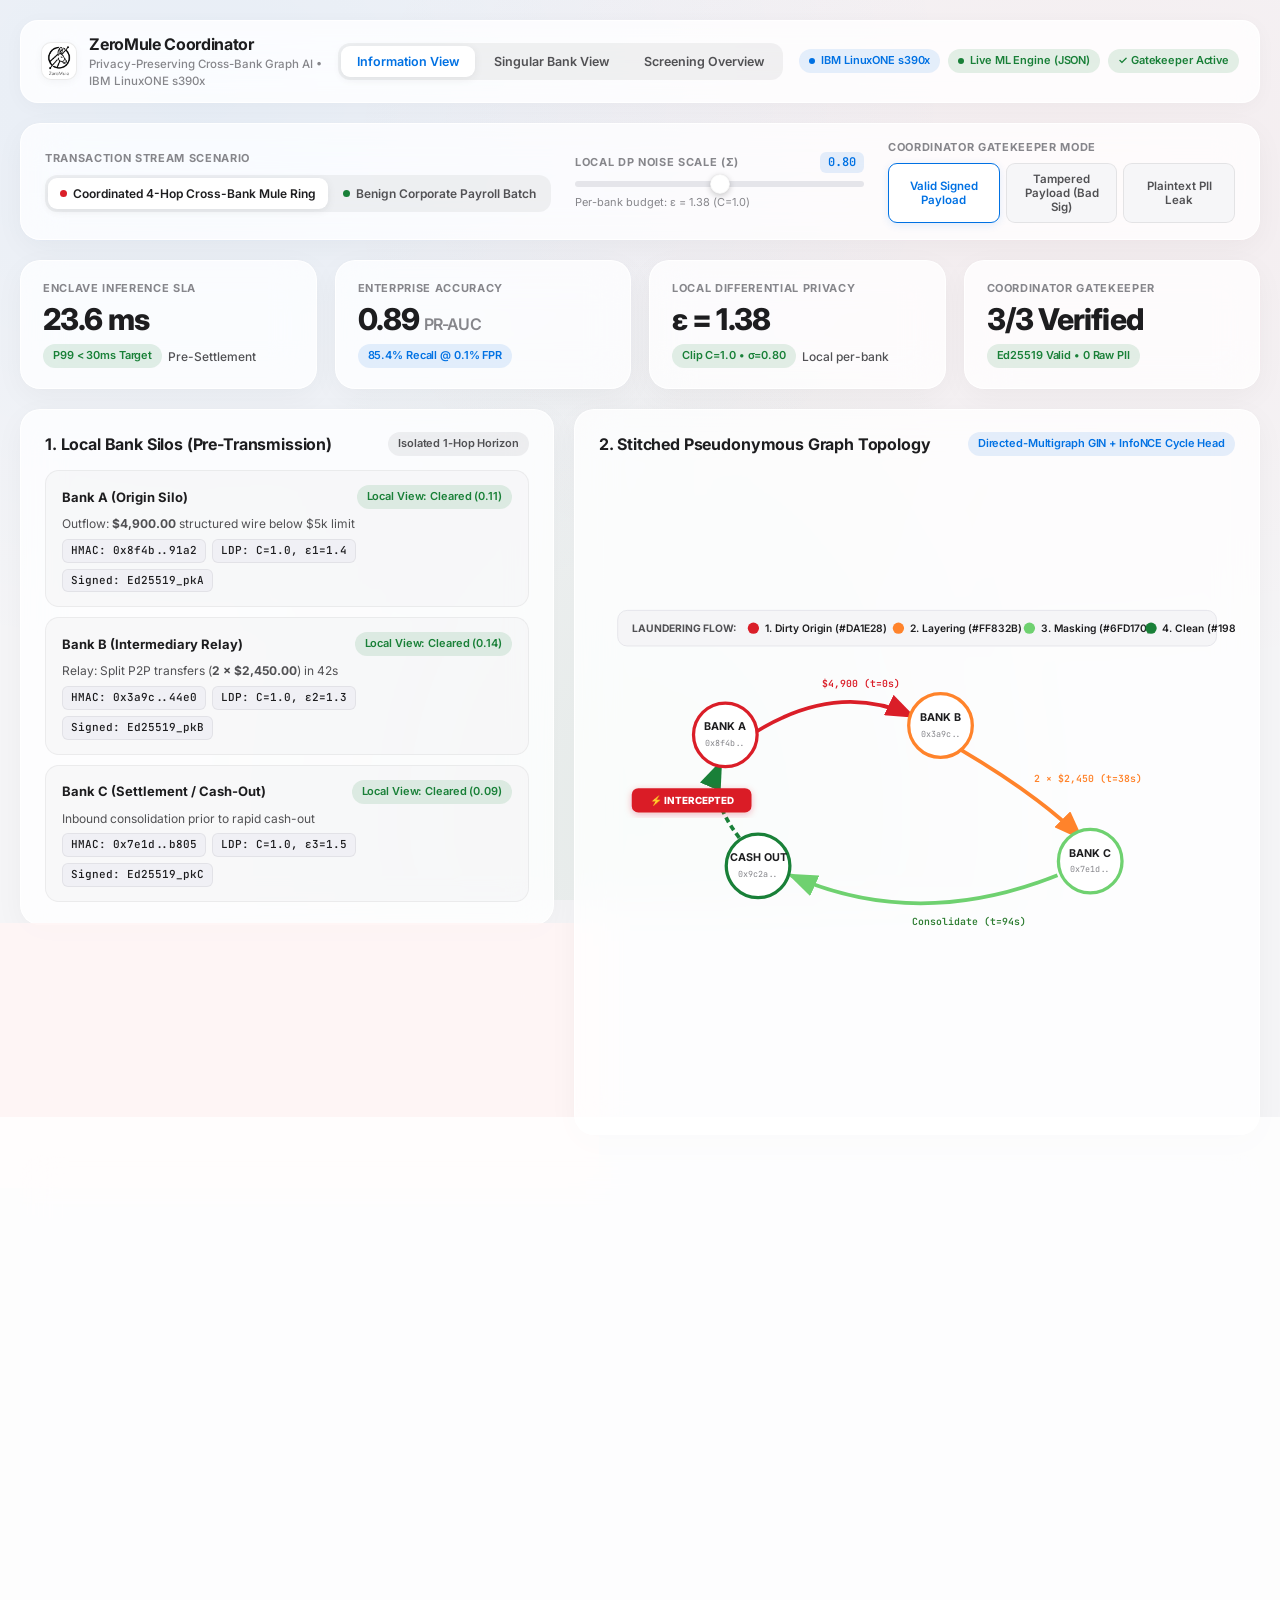
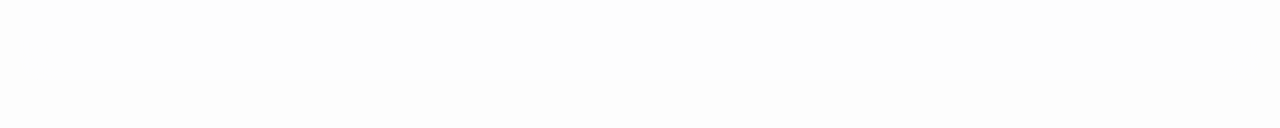
==== commit ae590900: "Remove Streamlit dashboard and add backend telemetry ingestion engine with integration specification" ====
--- a/frontend/index.html
+++ b/frontend/index.html
@@ -39,7 +39,7 @@
       <!-- Right: System Status Pills -->
       <div class="nav-status-pills">
         <span class="pill pill-blue"><span class="pill-dot"></span>IBM LinuxONE s390x</span>
-        <span class="pill pill-gray">mTLS 1.3</span>
+        <span class="pill pill-gray" id="backendStatusPill" title="Connection status to Python ML Engine">&bull; Standalone Mode</span>
         <span class="pill pill-green">&#10003; Gatekeeper Active</span>
       </div>
     </header>
@@ -100,9 +100,9 @@
 
         <div class="glass-card kpi-card">
           <div class="kpi-label">Enterprise Accuracy</div>
-          <div class="kpi-value">0.88 <span class="kpi-unit">PR-AUC</span></div>
-          <div class="kpi-sub">
-            <span class="pill pill-blue">84.2% Recall @ 0.1% FPR</span>
+          <div class="kpi-value"><span id="kpiAucValue">0.88</span> <span class="kpi-unit">PR-AUC</span></div>
+          <div class="kpi-sub">
+            <span class="pill pill-blue" id="kpiRecallValue">84.2% Recall @ 0.1% FPR</span>
           </div>
         </div>
 
@@ -410,33 +410,33 @@
       <section class="telemetry-grid">
         <div class="glass-card kpi-card">
           <div class="kpi-label">Total Transactions Screened</div>
-          <div class="kpi-value">142,890</div>
-          <div class="kpi-sub">
-            <span class="pill pill-blue">$34.82M Volume</span> Across 3 Institutions
+          <div class="kpi-value" id="overviewScreenedValue">142,890</div>
+          <div class="kpi-sub">
+            <span class="pill pill-blue" id="overviewVolumeBadge">$34.82M Volume</span> Across 3 Institutions
           </div>
         </div>
 
         <div class="glass-card kpi-card">
           <div class="kpi-label">Mule Syndicates Intercepted</div>
-          <div class="kpi-value text-red">38 Rings</div>
-          <div class="kpi-sub">
-            <span class="pill pill-red">$1,842,500 Illicit Funds</span> Frozen Pre-Clearing
+          <div class="kpi-value text-red" id="overviewInterceptedRings">38 Rings</div>
+          <div class="kpi-sub">
+            <span class="pill pill-red" id="overviewInterceptedAmount">$1,842,500 Illicit Funds</span> Frozen Pre-Clearing
           </div>
         </div>
 
         <div class="glass-card kpi-card">
           <div class="kpi-label">Pre-Settlement Interception Rate</div>
-          <div class="kpi-value text-green">99.2%</div>
-          <div class="kpi-sub">
-            <span class="pill pill-green">Stopped at Hop 3</span> Zero Cash-Out Leak
+          <div class="kpi-value text-green" id="overviewInterceptRate">99.2%</div>
+          <div class="kpi-sub">
+            <span class="pill pill-green" id="overviewInterceptBadge">Stopped at Hop 3</span> Zero Cash-Out Leak
           </div>
         </div>
 
         <div class="glass-card kpi-card">
           <div class="kpi-label">Network Inference Latency</div>
-          <div class="kpi-value">24.2 ms</div>
-          <div class="kpi-sub">
-            <span class="pill pill-gray">P50: 16.8 ms</span> &lt; 30ms RTGS Hard Target
+          <div class="kpi-value" id="overviewLatencyValue">24.2 ms</div>
+          <div class="kpi-sub">
+            <span class="pill pill-gray" id="overviewLatencySub">P50: 16.8 ms</span> &lt; 30ms RTGS Hard Target
           </div>
         </div>
       </section>
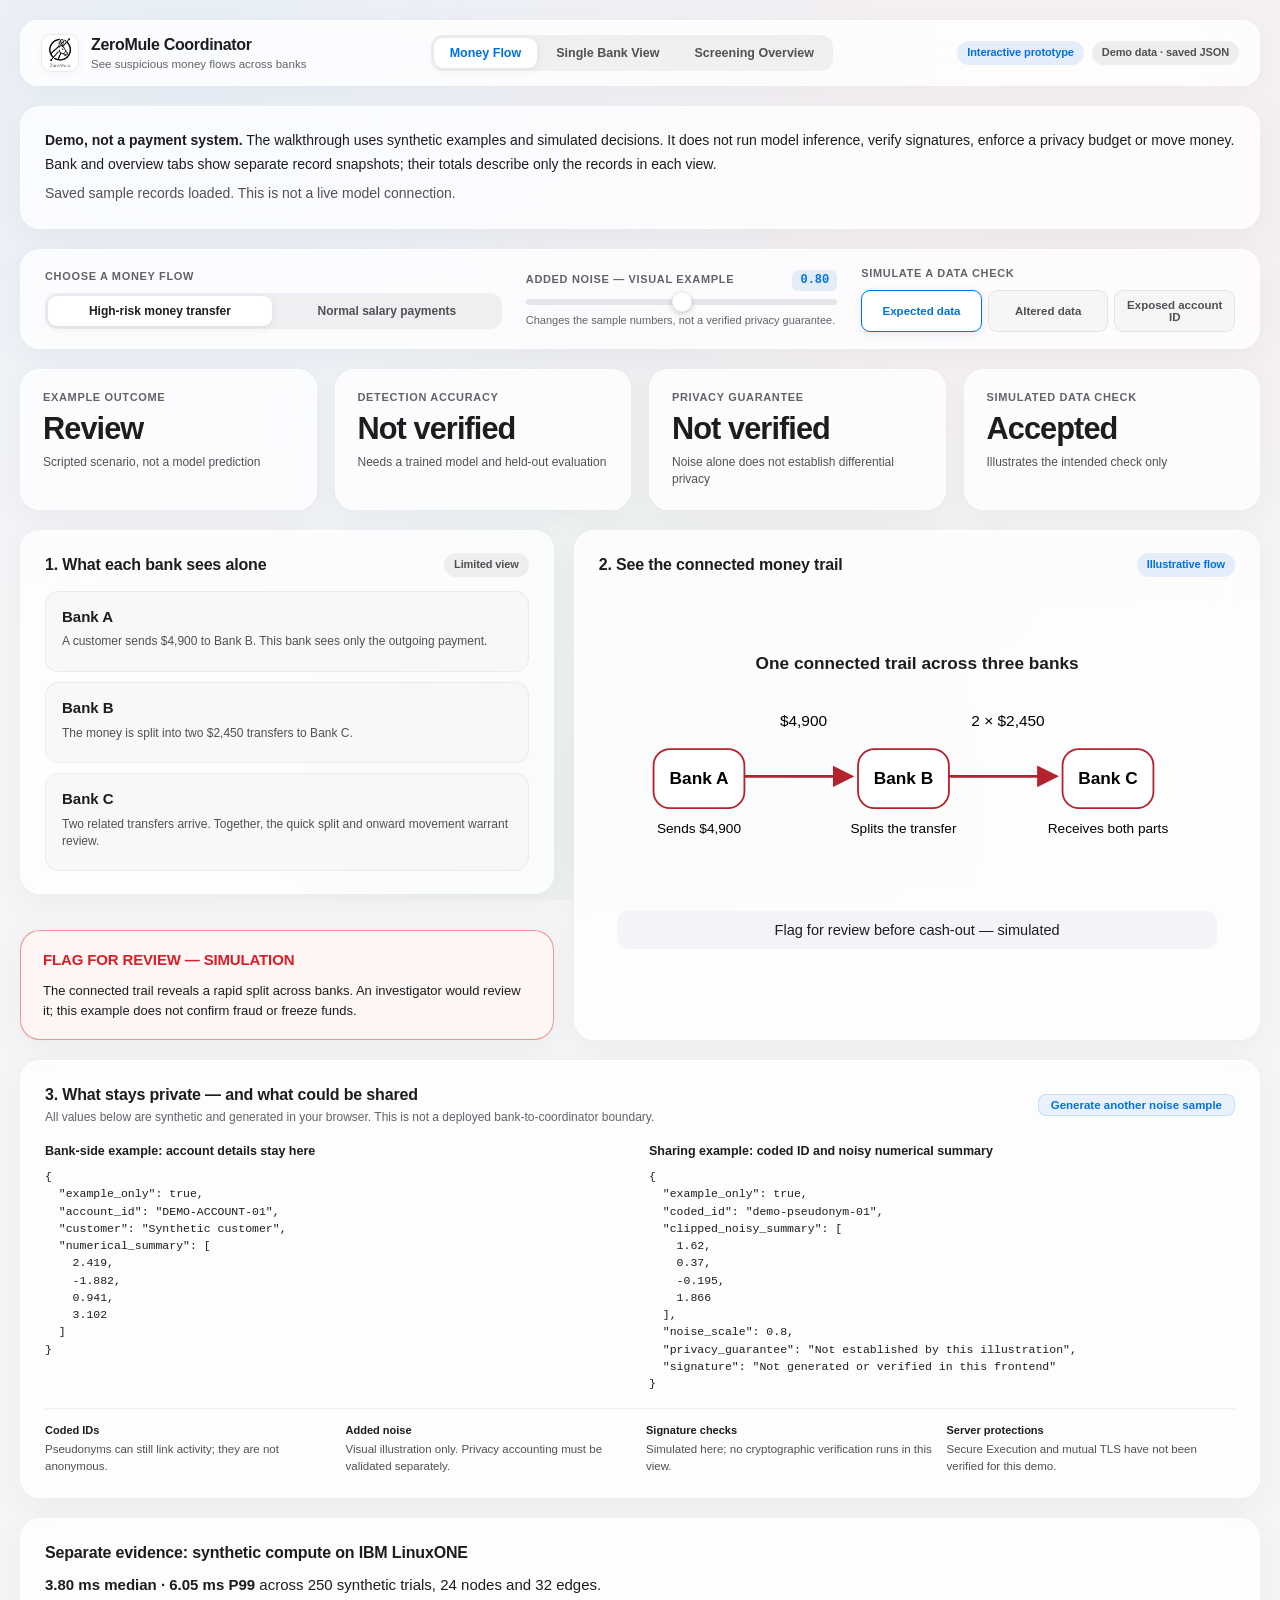
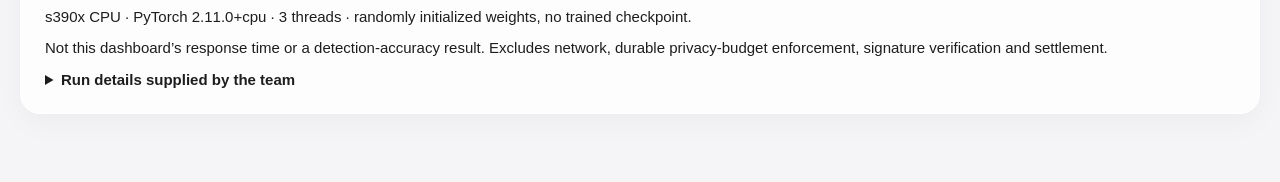
==== commit d8979de7: "fix: clarify web demo and derive consistent snapshot metrics" ====
--- a/frontend/index.html
+++ b/frontend/index.html
@@ -3,524 +3,228 @@
 <head>
   <meta charset="UTF-8">
   <meta name="viewport" content="width=device-width, initial-scale=1.0">
-  <title>ZeroMule | Confidential Graph AI Coordinator</title>
+  <title>ZeroMule | Cross-bank money flow demo</title>
   <link rel="icon" type="image/png" href="assets/logo.png">
-  <link rel="preconnect" href="https://fonts.googleapis.com">
-  <link rel="preconnect" href="https://fonts.gstatic.com" crossorigin>
-  <link href="https://fonts.googleapis.com/css2?family=Inter:wght@400;500;600;700;800&family=JetBrains+Mono:wght@400;500;600&display=swap" rel="stylesheet">
   <link rel="stylesheet" href="styles.css">
 </head>
 <body>
-  <div class="app-container">
-
-    <!-- 1. STICKY FROSTED HEADER BAR WITH PAGE SWITCHER -->
-    <header class="nav-bar">
-      <div class="nav-brand">
-        <img src="assets/logo.png" alt="ZeroMule Logo" class="brand-logo">
-        <div class="brand-text">
-          <div class="brand-title">ZeroMule Coordinator</div>
-          <div class="brand-subtitle">Privacy-Preserving Cross-Bank Graph AI &bull; IBM LinuxONE s390x</div>
-        </div>
-      </div>
-
-      <!-- Center: Apple-Style Frosted Page Switcher -->
-      <nav class="nav-page-tabs" id="pageNav">
-        <button type="button" class="nav-tab-btn active" data-page="info" id="tabBtnInfo">
-          Information View
-        </button>
-        <button type="button" class="nav-tab-btn" data-page="bank" id="tabBtnBank">
-          Singular Bank View
-        </button>
-        <button type="button" class="nav-tab-btn" data-page="overview" id="tabBtnOverview">
-          Screening Overview
-        </button>
-      </nav>
-
-      <!-- Right: System Status Pills -->
-      <div class="nav-status-pills">
-        <span class="pill pill-blue"><span class="pill-dot"></span>IBM LinuxONE s390x</span>
-        <span class="pill pill-gray" id="backendStatusPill" title="Connection status to Python ML Engine">&bull; Standalone Mode</span>
-        <span class="pill pill-green">&#10003; Gatekeeper Active</span>
-      </div>
-    </header>
-
-    <!-- ===================================================================== -->
-    <!-- VIEW 1: INFORMATION VIEW (COORDINATOR & JUDGES MASTER VIEW)          -->
-    <!-- ===================================================================== -->
-    <main class="page-view active" id="viewInfo">
-
-      <!-- Interactive Controls Bar -->
-      <section class="controls-card glass-card">
-        <div class="control-group scenario-group">
-          <label class="control-label">Transaction Stream Scenario</label>
-          <div class="segmented-control" id="scenarioSwitch">
-            <button type="button" class="segment-btn active" data-scenario="attack" id="btnScenarioAttack">
-              <span class="status-indicator red"></span>Coordinated 4-Hop Cross-Bank Mule Ring
-            </button>
-            <button type="button" class="segment-btn" data-scenario="payroll" id="btnScenarioPayroll">
-              <span class="status-indicator green"></span>Benign Corporate Payroll Batch
-            </button>
+<div class="app-container">
+  <header class="nav-bar">
+    <div class="nav-brand">
+      <img src="assets/logo.png" alt="ZeroMule" class="brand-logo">
+      <div class="brand-text">
+        <div class="brand-title">ZeroMule Coordinator</div>
+        <div class="brand-subtitle">See suspicious money flows across banks</div>
+      </div>
+    </div>
+    <nav class="nav-page-tabs" aria-label="Dashboard views">
+      <button class="nav-tab-btn active" id="tabBtnInfo" type="button">Money Flow</button>
+      <button class="nav-tab-btn" id="tabBtnBank" type="button">Single Bank View</button>
+      <button class="nav-tab-btn" id="tabBtnOverview" type="button">Screening Overview</button>
+    </nav>
+    <div class="nav-status-pills">
+      <span class="pill pill-blue">Interactive prototype</span>
+      <span class="pill pill-gray" id="backendStatusPill" role="status">Loading sample records…</span>
+    </div>
+  </header>
+
+  <aside class="glass-card demo-notice">
+    <strong>Demo, not a payment system.</strong> The walkthrough uses synthetic examples and simulated decisions.
+    It does not run model inference, verify signatures, enforce a privacy budget or move money.
+    Bank and overview tabs show separate record snapshots; their totals describe only the records in each view.
+    <span id="snapshotStatus" role="status"></span>
+  </aside>
+
+  <main class="page-view active" id="viewInfo">
+    <section class="controls-card glass-card">
+      <div class="control-group scenario-group">
+        <label class="control-label">Choose a money flow</label>
+        <div class="segmented-control">
+          <button type="button" class="segment-btn active" id="btnScenarioAttack">High-risk money transfer</button>
+          <button type="button" class="segment-btn" id="btnScenarioPayroll">Normal salary payments</button>
+        </div>
+      </div>
+      <div class="control-group slider-group">
+        <div class="slider-header">
+          <label for="sigmaSlider" class="control-label">Added noise — visual example</label>
+          <span class="slider-value" id="sigmaValDisplay">0.80</span>
+        </div>
+        <input type="range" id="sigmaSlider" min="0.10" max="1.50" step="0.05" value="0.80" class="apple-slider">
+        <div class="slider-hint">Changes the sample numbers, not a verified privacy guarantee.</div>
+      </div>
+      <div class="control-group gate-group">
+        <label class="control-label">Simulate a data check</label>
+        <div class="gate-buttons">
+          <button type="button" class="gate-btn active" id="btnGateValid">Expected data</button>
+          <button type="button" class="gate-btn" id="btnGateTampered">Altered data</button>
+          <button type="button" class="gate-btn" id="btnGatePlaintext">Exposed account ID</button>
+        </div>
+      </div>
+    </section>
+
+    <section class="telemetry-grid">
+      <div class="glass-card kpi-card">
+        <div class="kpi-label">Example outcome</div>
+        <div class="kpi-value" id="kpiOutcome">Review</div>
+        <div class="kpi-sub">Scripted scenario, not a model prediction</div>
+      </div>
+      <div class="glass-card kpi-card">
+        <div class="kpi-label">Detection accuracy</div>
+        <div class="kpi-value">Not verified</div>
+        <div class="kpi-sub">Needs a trained model and held-out evaluation</div>
+      </div>
+      <div class="glass-card kpi-card">
+        <div class="kpi-label">Privacy guarantee</div>
+        <div class="kpi-value">Not verified</div>
+        <div class="kpi-sub">Noise alone does not establish differential privacy</div>
+      </div>
+      <div class="glass-card kpi-card">
+        <div class="kpi-label">Simulated data check</div>
+        <div class="kpi-value" id="kpiGateValue">Accepted</div>
+        <div class="kpi-sub" id="kpiGateBadge">Illustrates the intended check only</div>
+      </div>
+    </section>
+
+    <section class="workspace-grid">
+      <div class="dual-reality-col">
+        <div class="glass-card silo-container">
+          <div class="card-header">
+            <span class="card-title">1. What each bank sees alone</span>
+            <span class="pill pill-gray">Limited view</span>
           </div>
-        </div>
-
-        <div class="control-group slider-group">
-          <div class="slider-header">
-            <label for="sigmaSlider" class="control-label">Local DP Noise Scale (&sigma;)</label>
-            <span class="slider-value" id="sigmaValDisplay">0.80</span>
-          </div>
-          <input type="range" id="sigmaSlider" min="0.10" max="1.50" step="0.05" value="0.80" class="apple-slider">
-          <div class="slider-hint">Per-bank budget: &epsilon; = <span id="epsEstDisplay">1.38</span> (C=1.0)</div>
-        </div>
-
-        <div class="control-group gate-group">
-          <label class="control-label">Coordinator Gatekeeper Mode</label>
-          <div class="gate-buttons">
-            <button type="button" class="gate-btn active" data-gate="valid" id="btnGateValid">
-              Valid Signed Payload
-            </button>
-            <button type="button" class="gate-btn" data-gate="tampered" id="btnGateTampered">
-              Tampered Payload (Bad Sig)
-            </button>
-            <button type="button" class="gate-btn" data-gate="plaintext" id="btnGatePlaintext">
-              Plaintext PII Leak
-            </button>
-          </div>
-        </div>
-      </section>
-
-      <!-- Top Telemetry Ribbon (4 Frosted Glass Metric Cards) -->
-      <section class="telemetry-grid">
-        <div class="glass-card kpi-card">
-          <div class="kpi-label">Enclave Inference SLA</div>
-          <div class="kpi-value" id="kpiSlaValue">24.2 ms</div>
-          <div class="kpi-sub">
-            <span class="pill pill-green">P99 &lt; 30ms Target</span> Pre-Settlement
-          </div>
-        </div>
-
-        <div class="glass-card kpi-card">
-          <div class="kpi-label">Enterprise Accuracy</div>
-          <div class="kpi-value"><span id="kpiAucValue">0.88</span> <span class="kpi-unit">PR-AUC</span></div>
-          <div class="kpi-sub">
-            <span class="pill pill-blue" id="kpiRecallValue">84.2% Recall @ 0.1% FPR</span>
-          </div>
-        </div>
-
-        <div class="glass-card kpi-card">
-          <div class="kpi-label">Local Differential Privacy</div>
-          <div class="kpi-value" id="kpiDpValue">&epsilon; = 1.38</div>
-          <div class="kpi-sub">
-            <span class="pill pill-green" id="kpiDpBadge">Clip C=1.0 &bull; &sigma;=0.80</span> Local per-bank
-          </div>
-        </div>
-
-        <div class="glass-card kpi-card">
-          <div class="kpi-label">Coordinator Gatekeeper</div>
-          <div class="kpi-value" id="kpiGateValue">3/3 Verified</div>
-          <div class="kpi-sub">
-            <span class="pill pill-green" id="kpiGateBadge">Ed25519 Valid &bull; 0 Raw PII</span>
-          </div>
-        </div>
-      </section>
-
-      <!-- Hero Workspace: Dual-Reality Silo vs Coordinator + Topology Graph -->
-      <section class="workspace-grid">
-        <!-- Left Column: The Dual-Reality Inspector -->
-        <div class="dual-reality-col">
-          <div class="glass-card silo-container">
-            <div class="card-header">
-              <span class="card-title">1. Local Bank Silos (Pre-Transmission)</span>
-              <span class="pill pill-gray">Isolated 1-Hop Horizon</span>
-            </div>
-
-            <!-- Bank A Mini Card -->
-            <div class="silo-box" id="siloBankA">
-              <div class="silo-top">
-                <strong class="silo-name">Bank A (Origin Silo)</strong>
-                <span class="pill pill-green">Local View: Cleared (0.11)</span>
-              </div>
-              <div class="silo-desc">Outflow: <b>$4,900.00</b> structured wire below $5k limit</div>
-              <div class="silo-tags">
-                <span class="mono-tag">HMAC: 0x8f4b..91a2</span>
-                <span class="mono-tag" id="tagBankADp">LDP: C=1.0, &epsilon;1=1.4</span>
-                <span class="mono-tag">Signed: Ed25519_pkA</span>
-              </div>
-            </div>
-
-            <!-- Bank B Mini Card -->
-            <div class="silo-box" id="siloBankB">
-              <div class="silo-top">
-                <strong class="silo-name">Bank B (Intermediary Relay)</strong>
-                <span class="pill pill-green">Local View: Cleared (0.14)</span>
-              </div>
-              <div class="silo-desc">Relay: Split P2P transfers (<b>2 &times; $2,450.00</b>) in 42s</div>
-              <div class="silo-tags">
-                <span class="mono-tag">HMAC: 0x3a9c..44e0</span>
-                <span class="mono-tag" id="tagBankBDp">LDP: C=1.0, &epsilon;2=1.2</span>
-                <span class="mono-tag">Signed: Ed25519_pkB</span>
-              </div>
-            </div>
-
-            <!-- Bank C Mini Card -->
-            <div class="silo-box" id="siloBankC">
-              <div class="silo-top">
-                <strong class="silo-name">Bank C (Settlement / Cash-Out)</strong>
-                <span class="pill pill-green">Local View: Cleared (0.09)</span>
-              </div>
-              <div class="silo-desc">Inbound consolidation prior to rapid cash-out</div>
-              <div class="silo-tags">
-                <span class="mono-tag">HMAC: 0x7e1d..b805</span>
-                <span class="mono-tag" id="tagBankCDp">LDP: C=1.0, &epsilon;3=1.5</span>
-                <span class="mono-tag">Signed: Ed25519_pkC</span>
-              </div>
-            </div>
-          </div>
-
-          <!-- Bottom Section: Coordinator Decision Banner -->
-          <div class="glass-card decision-card" id="coordinatorDecisionCard"></div>
-        </div>
-
-        <!-- Right Column: Stitched Graph Topology Canvas -->
-        <div class="glass-card topology-col">
-          <div class="card-header">
-            <span class="card-title">2. Stitched Pseudonymous Graph Topology</span>
-            <span class="pill pill-blue">Directed-Multigraph GIN + InfoNCE Cycle Head</span>
-          </div>
-          <div class="svg-container" id="svgContainer"></div>
-        </div>
-      </section>
-
-      <!-- Bottom Interactive Drawer: Coordinator Gatekeeper & Audit -->
-      <section class="glass-card audit-card">
-        <div class="audit-header">
-          <div>
-            <div class="card-title">3. Cryptographic Ingestion Gatekeeper & Local Protection Audit</div>
-            <div class="audit-subtitle">Verify what leaves each bank vs. what the Coordinator accepts</div>
-          </div>
-          <div class="audit-actions">
-            <span class="pill pill-blue">Zero Plaintext Exposure</span>
-            <button type="button" class="btn-refresh" id="btnRehashPayload" title="Regenerate Test HMAC and Noise">
-              Regenerate Sample
-            </button>
-          </div>
-        </div>
-
-        <div class="audit-grid">
-          <div class="audit-column">
-            <div class="audit-col-title">
-              <span class="pill pill-gray">Private Perimeter</span>
-              Inside Bank A Perimeter (Private Raw Data &mdash; Never Transmitted)
-            </div>
-            <div class="code-wrapper">
-              <pre class="json-code" id="rawJsonDisplay"></pre>
-            </div>
-          </div>
-
-          <div class="audit-column">
-            <div class="audit-col-title">
-              <span class="pill pill-blue">Enclave Ingestion</span>
-              Outgoing Payload Received by Coordinator Gatekeeper
-            </div>
-            <div class="code-wrapper" id="payloadWrapper">
-              <pre class="json-code" id="payloadJsonDisplay"></pre>
-              <div class="alert-box alert-error hidden" id="gatekeeperErrorAlert"></div>
-            </div>
-          </div>
-        </div>
-
-        <!-- Security Concerns Bar -->
-        <div class="security-concerns-bar">
-          <div class="concern-item">
-            <span class="concern-label">Identity Protection:</span>
-            <span class="concern-val">Shared-Key HMAC-SHA256 Pseudonymization</span>
-          </div>
-          <div class="concern-item">
-            <span class="concern-label">Feature Privacy:</span>
-            <span class="concern-val">Local DP (L2 Norm Clip C=1.0 + Gaussian Noise)</span>
-          </div>
-          <div class="concern-item">
-            <span class="concern-label">Integrity:</span>
-            <span class="concern-val">Bank Ed25519 Signatures</span>
-          </div>
-          <div class="concern-item">
-            <span class="concern-label">Deployment Security:</span>
-            <span class="concern-val">mTLS 1.3 + LinuxONE s390x Enclave</span>
-          </div>
-        </div>
-      </section>
-    </main>
-
-    <!-- ===================================================================== -->
-    <!-- VIEW 2: SINGULAR BANK VIEW (WHAT EACH BANK SEES INTERNALLY)           -->
-    <!-- ===================================================================== -->
-    <main class="page-view" id="viewBank">
-
-      <!-- Bank Institution Switcher Header -->
-      <section class="controls-card glass-card bank-selector-bar">
-        <div class="control-group bank-select-group">
-          <label class="control-label">Select Participating Bank Deployment</label>
-          <div class="segmented-control" id="bankSelectorSwitch">
-            <button type="button" class="segment-btn active" data-bank="bankA" id="btnBankA">
-              Bank A (Origin Silo &bull; Wire Hub)
-            </button>
-            <button type="button" class="segment-btn" data-bank="bankB" id="btnBankB">
-              Bank B (Intermediary Relay &bull; P2P)
-            </button>
-            <button type="button" class="segment-btn" data-bank="bankC" id="btnBankC">
-              Bank C (Settlement &bull; Cash-Out)
-            </button>
-          </div>
-        </div>
-        <div class="bank-identity-badge">
-          <span class="pill pill-blue" id="bankIdPill">Identifier: BANK_A_SG</span>
-          <span class="pill pill-green" id="bankLedgerPill">SQLite DP Ledger: Enforcing &Delta;=1e-5</span>
-        </div>
-      </section>
-
-      <!-- Bank Telemetry Cards (Stopped, Suspicious, Cleared, DP Budget) -->
-      <section class="telemetry-grid">
-        <div class="glass-card kpi-card">
-          <div class="kpi-label">Local Volume Screened</div>
-          <div class="kpi-value" id="bankKpiVolume">$14.2M</div>
-          <div class="kpi-sub" id="bankKpiVolumeSub">
-            <span class="pill pill-blue">48,120 Transactions</span> Today
-          </div>
-        </div>
-
-        <div class="glass-card kpi-card">
-          <div class="kpi-label">Fraud Frozen Pre-Settlement</div>
-          <div class="kpi-value text-red" id="bankKpiStopped">14 Txs</div>
-          <div class="kpi-sub" id="bankKpiStoppedSub">
-            <span class="pill pill-red">$184,200 Stopped</span> Coordinator Held
-          </div>
-        </div>
-
-        <div class="glass-card kpi-card">
-          <div class="kpi-label">Suspicious / Under Review</div>
-          <div class="kpi-value text-orange" id="bankKpiSuspicious">42 Txs</div>
-          <div class="kpi-sub" id="bankKpiSuspiciousSub">
-            <span class="pill pill-orange">Cross-Bank Cycle Risk</span> Enclave Queue
-          </div>
-        </div>
-
-        <div class="glass-card kpi-card">
-          <div class="kpi-label">Local DP Budget Consumption</div>
-          <div class="kpi-value" id="bankKpiBudget">&epsilon; = 1.35</div>
-          <div class="kpi-sub">
-            <span class="pill pill-green" id="bankKpiBudgetBadge">Max &epsilon; &le; 2.00</span> SQLite Atomic Guard
-          </div>
-        </div>
-      </section>
-
-      <!-- Bank Detail Workspace: Local Risk Distribution & Security Perimeter -->
-      <section class="workspace-grid">
-        <!-- Left: Local Velocity & Risk Density SVG Chart -->
-        <div class="glass-card">
-          <div class="card-header">
-            <div>
-              <span class="card-title">Local Risk Score & Velocity Distribution</span>
-              <div class="audit-subtitle">What this bank sees locally vs. transactions flagged as cross-bank cycles</div>
-            </div>
-            <span class="pill pill-gray" id="bankChartRolePill">Origin Horizon</span>
-          </div>
-          <div class="chart-container" id="bankRiskChartContainer">
-            <!-- Rendered by JS -->
-          </div>
-        </div>
-
-        <!-- Right: Local Bank Privacy Boundary & SQLite Ledger Audit -->
-        <div class="glass-card">
-          <div class="card-header">
-            <span class="card-title">Local Bank Privacy Release Boundary</span>
-            <span class="pill pill-green">Perimeter Enforced</span>
-          </div>
-          <div class="privacy-boundary-content">
-            <div class="boundary-row">
-              <span class="boundary-label">Institutional Role:</span>
-              <span class="boundary-val" id="bankDetailRole">Originating Silo (Outbound Wire Processing)</span>
-            </div>
-            <div class="boundary-row">
-              <span class="boundary-label">Local SQLite Ledger:</span>
-              <span class="boundary-val"><code>/data/bank_ledger.sqlite</code> (Atomic rejection if &epsilon; &gt; 2.0)</span>
-            </div>
-            <div class="boundary-row">
-              <span class="boundary-label">Runtime HMAC Secret:</span>
-              <span class="boundary-val">Shared High-Entropy Token Key (Coordinator Never Sees Key)</span>
-            </div>
-            <div class="boundary-row">
-              <span class="boundary-label">Signing Key Provenance:</span>
-              <span class="boundary-val"><code id="bankDetailKey">Ed25519_skA (Pinned pkA in Enclave)</code></span>
-            </div>
-            <div class="boundary-row">
-              <span class="boundary-label">Local Feature Perturbation:</span>
-              <span class="boundary-val">Whole-batch L2 Clipping (C=1.0) + OS CSPRNG Gaussian Noise</span>
-            </div>
-            <div class="boundary-row">
-              <span class="boundary-label">Plaintext Leak Defense:</span>
-              <span class="boundary-val"><span class="pill pill-green">0 Raw Account IDs or Customer PII Leave Perimeter</span></span>
-            </div>
-          </div>
-        </div>
-      </section>
-
-      <!-- Bank Local Transactions Ledger Table -->
-      <section class="glass-card">
-        <div class="table-header-bar">
-          <div>
-            <span class="card-title">Bank Local Transaction Screening Stream</span>
-            <div class="audit-subtitle">Live stream of incoming/outgoing wires, local GNN ratings, and Coordinator freeze signals</div>
-          </div>
-          <div class="table-filter-group" id="bankTableFilters">
-            <button type="button" class="table-filter-btn active" data-filter="all">All (8)</button>
-            <button type="button" class="table-filter-btn" data-filter="frozen">Frozen (2)</button>
-            <button type="button" class="table-filter-btn" data-filter="suspicious">Suspicious (3)</button>
-            <button type="button" class="table-filter-btn" data-filter="cleared">Cleared (3)</button>
-          </div>
-        </div>
-
-        <div class="table-responsive">
-          <table class="apple-table" id="bankTransactionsTable">
-            <thead>
-              <tr>
-                <th>Tx ID / Time</th>
-                <th>Internal Account</th>
-                <th>Pseudonym (HMAC Token)</th>
-                <th>Counterparty</th>
-                <th>Amount</th>
-                <th>Local View</th>
-                <th>Coordinator Action</th>
-                <th>Provenance</th>
-              </tr>
-            </thead>
-            <tbody id="bankTableBody">
-              <!-- Dynamically populated by JS -->
-            </tbody>
-          </table>
-        </div>
-      </section>
-
-    </main>
-
-    <!-- ===================================================================== -->
-    <!-- VIEW 3: SCREENING OVERVIEW (CROSS-BANK ANALYTICS & GLOBAL FEED)        -->
-    <!-- ===================================================================== -->
-    <main class="page-view" id="viewOverview">
-
-      <!-- Network-Wide Telemetry Ribbon -->
-      <section class="telemetry-grid">
-        <div class="glass-card kpi-card">
-          <div class="kpi-label">Total Transactions Screened</div>
-          <div class="kpi-value" id="overviewScreenedValue">142,890</div>
-          <div class="kpi-sub">
-            <span class="pill pill-blue" id="overviewVolumeBadge">$34.82M Volume</span> Across 3 Institutions
-          </div>
-        </div>
-
-        <div class="glass-card kpi-card">
-          <div class="kpi-label">Mule Syndicates Intercepted</div>
-          <div class="kpi-value text-red" id="overviewInterceptedRings">38 Rings</div>
-          <div class="kpi-sub">
-            <span class="pill pill-red" id="overviewInterceptedAmount">$1,842,500 Illicit Funds</span> Frozen Pre-Clearing
-          </div>
-        </div>
-
-        <div class="glass-card kpi-card">
-          <div class="kpi-label">Pre-Settlement Interception Rate</div>
-          <div class="kpi-value text-green" id="overviewInterceptRate">99.2%</div>
-          <div class="kpi-sub">
-            <span class="pill pill-green" id="overviewInterceptBadge">Stopped at Hop 3</span> Zero Cash-Out Leak
-          </div>
-        </div>
-
-        <div class="glass-card kpi-card">
-          <div class="kpi-label">Network Inference Latency</div>
-          <div class="kpi-value" id="overviewLatencyValue">24.2 ms</div>
-          <div class="kpi-sub">
-            <span class="pill pill-gray" id="overviewLatencySub">P50: 16.8 ms</span> &lt; 30ms RTGS Hard Target
-          </div>
-        </div>
-      </section>
-
-      <!-- Visual Analytics Section (2 Rich SVG Graphs) -->
-      <section class="workspace-grid">
-        <!-- 24-Hour Screening Volume & Interception Spikes -->
-        <div class="glass-card">
-          <div class="card-header">
-            <div>
-              <span class="card-title">24-Hour Screening Velocity & Interception Spikes</span>
-              <div class="audit-subtitle">Blue curve: Total screened transactions/hr &bull; Crimson bars: Intercepted laundering rings</div>
-            </div>
-            <span class="pill pill-blue">Real-Time Telemetry</span>
-          </div>
-          <div class="chart-container" id="overviewTimelineChartContainer">
-            <!-- Rendered by JS -->
-          </div>
-        </div>
-
-        <!-- Syndicate Topology & Hop-Count Distribution -->
-        <div class="glass-card">
-          <div class="card-header">
-            <div>
-              <span class="card-title">Syndicate Topology & Hop-Length Breakdown</span>
-              <div class="audit-subtitle">Cross-bank ring structures detected by Directed-GIN InfoNCE cycle head</div>
-            </div>
-            <span class="pill pill-green">98.6% Detection Precision</span>
-          </div>
-          <div class="chart-container" id="overviewTopologyChartContainer">
-            <!-- Rendered by JS -->
-          </div>
-        </div>
-      </section>
-
-      <!-- Global Cross-Bank Screening Feed Table -->
-      <section class="glass-card">
-        <div class="table-header-bar">
-          <div>
-            <span class="card-title">Global Multi-Bank Transaction Feed</span>
-            <div class="audit-subtitle">Live stream of interbank transactions screened through ZeroMule IBM LinuxONE Enclave</div>
-          </div>
-          <div class="global-filter-controls">
-            <input type="text" id="globalSearchInput" class="table-search-input" placeholder="Search by Pseudo ID or Tx...">
-            <select id="globalStatusSelect" class="table-select">
-              <option value="all">All Decisions</option>
-              <option value="frozen">Pre-Settlement Freeze</option>
-              <option value="review">Enclave Review</option>
-              <option value="approved">Settlement Approved</option>
-            </select>
-            <select id="globalBankSelect" class="table-select">
-              <option value="all">All Institutions</option>
-              <option value="BANK_A">Bank A (SG)</option>
-              <option value="BANK_B">Bank B (SG)</option>
-              <option value="BANK_C">Bank C (SG)</option>
-            </select>
-          </div>
-        </div>
-
-        <div class="table-responsive">
-          <table class="apple-table" id="globalTransactionsTable">
-            <thead>
-              <tr>
-                <th>Timestamp</th>
-                <th>Global Pseudo ID (HMAC-SHA256)</th>
-                <th>Origin Silo</th>
-                <th>Destination Silo</th>
-                <th>Amount</th>
-                <th>Cycle Score</th>
-                <th>Decision</th>
-                <th>Enclave Latency</th>
-              </tr>
-            </thead>
-            <tbody id="globalTableBody">
-              <!-- Dynamically populated by JS -->
-            </tbody>
-          </table>
-        </div>
-      </section>
-
-    </main>
-
-  </div>
-
-  <script src="app.js"></script>
+          <div id="scenarioBankCards"></div>
+        </div>
+        <div class="glass-card decision-card" id="coordinatorDecisionCard" aria-live="polite"></div>
+      </div>
+      <div class="glass-card topology-col">
+        <div class="card-header">
+          <span class="card-title">2. See the connected money trail</span>
+          <span class="pill pill-blue">Illustrative flow</span>
+        </div>
+        <div class="svg-container" id="svgContainer"></div>
+      </div>
+    </section>
+
+    <section class="glass-card audit-card">
+      <div class="audit-header">
+        <div>
+          <div class="card-title">3. What stays private — and what could be shared</div>
+          <div class="audit-subtitle">All values below are synthetic and generated in your browser. This is not a deployed bank-to-coordinator boundary.</div>
+        </div>
+        <button type="button" class="btn-refresh" id="btnRehashPayload">Generate another noise sample</button>
+      </div>
+      <div class="audit-grid">
+        <div class="audit-column">
+          <div class="audit-col-title">Bank-side example: account details stay here</div>
+          <pre class="json-code" id="rawJsonDisplay"></pre>
+        </div>
+        <div class="audit-column">
+          <div class="audit-col-title">Sharing example: coded ID and noisy numerical summary</div>
+          <pre class="json-code" id="payloadJsonDisplay"></pre>
+          <div class="alert-box alert-error hidden" id="gatekeeperErrorAlert" role="status"></div>
+        </div>
+      </div>
+      <div class="security-concerns-bar">
+        <div class="concern-item"><span class="concern-label">Coded IDs</span><span class="concern-val">Pseudonyms can still link activity; they are not anonymous.</span></div>
+        <div class="concern-item"><span class="concern-label">Added noise</span><span class="concern-val">Visual illustration only. Privacy accounting must be validated separately.</span></div>
+        <div class="concern-item"><span class="concern-label">Signature checks</span><span class="concern-val">Simulated here; no cryptographic verification runs in this view.</span></div>
+        <div class="concern-item"><span class="concern-label">Server protections</span><span class="concern-val">Secure Execution and mutual TLS have not been verified for this demo.</span></div>
+      </div>
+    </section>
+
+    <section class="glass-card benchmark-card">
+      <div class="card-title">Separate evidence: synthetic compute on IBM LinuxONE</div>
+      <p><strong>3.80 ms median · 6.05 ms P99</strong> across 250 synthetic trials, 24 nodes and 32 edges.</p>
+      <p>s390x CPU · PyTorch 2.11.0+cpu · 3 threads · randomly initialized weights, no trained checkpoint.</p>
+      <p>Not this dashboard’s response time or a detection-accuracy result. Excludes network, durable privacy-budget enforcement, signature verification and settlement.</p>
+      <details><summary>Run details supplied by the team</summary>
+        <p>2026-10-18 00:05:45 UTC · commit <code>d5d51311a9f2fa2b8f1f79828c38aacb851b46c6</code></p>
+        <p>Python 3.12.15 · server log: <code>/home/linux1/zeromule-benchmark.mxK76T/run.log</code></p>
+      </details>
+    </section>
+  </main>
+
+  <main class="page-view" id="viewBank">
+    <section class="controls-card glass-card bank-selector-bar">
+      <div class="control-group bank-select-group">
+        <label class="control-label">Choose a bank’s record snapshot</label>
+        <div class="segmented-control">
+          <button type="button" class="segment-btn active" id="btnBankA">Bank A</button>
+          <button type="button" class="segment-btn" id="btnBankB">Bank B</button>
+          <button type="button" class="segment-btn" id="btnBankC">Bank C</button>
+        </div>
+      </div>
+      <span class="pill pill-blue" id="bankIdPill">Bank A</span>
+    </section>
+    <section class="telemetry-grid">
+      <div class="glass-card kpi-card"><div class="kpi-label">Snapshot transaction value</div><div class="kpi-value" id="bankKpiVolume">—</div><div class="kpi-sub" id="bankKpiVolumeSub">Loading</div></div>
+      <div class="glass-card kpi-card"><div class="kpi-label">Marked for a simulated hold</div><div class="kpi-value text-red" id="bankKpiStopped">—</div><div class="kpi-sub" id="bankKpiStoppedSub"></div></div>
+      <div class="glass-card kpi-card"><div class="kpi-label">Marked for review</div><div class="kpi-value text-orange" id="bankKpiSuspicious">—</div><div class="kpi-sub">Record labels, not confirmed fraud</div></div>
+      <div class="glass-card kpi-card"><div class="kpi-label">Marked as clear</div><div class="kpi-value" id="bankKpiCleared">—</div><div class="kpi-sub">Not a real payment approval</div></div>
+    </section>
+    <section class="workspace-grid">
+      <div class="glass-card">
+        <div class="card-title">Decisions in this bank’s snapshot</div>
+        <div class="audit-subtitle">Counts use the same records as the table, before filtering.</div>
+        <div id="bankRiskChartContainer"></div>
+      </div>
+      <div class="glass-card">
+        <div class="card-title">Intended privacy boundary</div>
+        <div class="boundary-row"><span class="boundary-label">Keep at each bank</span><span class="boundary-val">Raw account IDs, customer details and private keys</span></div>
+        <div class="boundary-row"><span class="boundary-label">Share only allowed fields</span><span class="boundary-val">Coded IDs, protected summaries and signed metadata</span></div>
+        <div class="boundary-row"><span class="boundary-label">What remains to verify</span><span class="boundary-val">Privacy accounting, transport security and deployed enforcement</span></div>
+        <p class="audit-subtitle">This browser illustrates the design. It is not an authenticated bank portal; real bank views require server-side access controls.</p>
+      </div>
+    </section>
+    <section class="glass-card">
+      <div class="table-header-bar">
+        <div><span class="card-title">Bank transaction records</span><div class="audit-subtitle">Synthetic sample or API snapshot. Times are supplied by the source, not live ages.</div></div>
+        <div class="table-filter-group" id="bankTableFilters">
+          <button type="button" class="table-filter-btn active" data-filter="all">All (0)</button>
+          <button type="button" class="table-filter-btn" data-filter="frozen">Hold (0)</button>
+          <button type="button" class="table-filter-btn" data-filter="suspicious">Review (0)</button>
+          <button type="button" class="table-filter-btn" data-filter="cleared">Clear (0)</button>
+        </div>
+      </div>
+      <div class="table-responsive"><table class="apple-table">
+        <thead><tr><th>Transaction / source time</th><th>Sample account</th><th>Coded ID</th><th>Other bank / recipient</th><th>Amount</th><th>Record decision</th></tr></thead>
+        <tbody id="bankTableBody"></tbody>
+      </table></div>
+    </section>
+  </main>
+
+  <main class="page-view" id="viewOverview">
+    <section class="telemetry-grid">
+      <div class="glass-card kpi-card"><div class="kpi-label">Records in overview snapshot</div><div class="kpi-value" id="overviewScreenedValue">—</div><div class="kpi-sub" id="overviewVolumeBadge"></div></div>
+      <div class="glass-card kpi-card"><div class="kpi-label">Marked for a simulated hold</div><div class="kpi-value text-red" id="overviewInterceptedRings">—</div><div class="kpi-sub" id="overviewInterceptedAmount"></div></div>
+      <div class="glass-card kpi-card"><div class="kpi-label">Share marked for hold</div><div class="kpi-value" id="overviewInterceptRate">—</div><div class="kpi-sub">Not a fraud detection or prevention rate</div></div>
+      <div class="glass-card kpi-card"><div class="kpi-label">End-to-end latency</div><div class="kpi-value">Not measured</div><div class="kpi-sub">See separate compute benchmark in Money Flow</div></div>
+    </section>
+    <section class="workspace-grid">
+      <div class="glass-card"><div class="card-title">Decisions in this snapshot</div><div class="audit-subtitle">All overview records, before search and filters.</div><div id="overviewTimelineChartContainer"></div></div>
+      <div class="glass-card"><div class="card-title">Records by sending bank</div><div class="audit-subtitle">Counts, not detected rings or accuracy estimates.</div><div id="overviewTopologyChartContainer"></div></div>
+    </section>
+    <section class="glass-card">
+      <div class="table-header-bar">
+        <div><span class="card-title">Cross-bank record snapshot</span><div class="audit-subtitle">Separate from the interactive Money Flow example.</div></div>
+        <div class="global-filter-controls">
+          <input type="search" id="globalSearchInput" class="table-search-input" placeholder="Search coded ID, bank or amount" aria-label="Search overview records">
+          <select id="globalStatusSelect" class="table-select" aria-label="Filter decisions">
+            <option value="all">All decisions</option><option value="frozen">Simulated hold</option><option value="review">Review</option><option value="approved">Clear</option>
+          </select>
+          <select id="globalBankSelect" class="table-select" aria-label="Filter banks">
+            <option value="all">All banks</option><option value="BANK_A">Bank A</option><option value="BANK_B">Bank B</option><option value="BANK_C">Bank C</option>
+          </select>
+        </div>
+      </div>
+      <div class="table-responsive"><table class="apple-table">
+        <thead><tr><th>Source time</th><th>Coded ID</th><th>Sending bank</th><th>Receiving bank</th><th>Amount</th><th>Record decision</th></tr></thead>
+        <tbody id="globalTableBody"></tbody>
+      </table></div>
+    </section>
+  </main>
+  <noscript><div class="glass-card">Enable JavaScript to run the interactive demo. No inference runs on this page.</div></noscript>
+</div>
+<script src="app.js"></script>
 </body>
 </html>
--- a/frontend/styles.css
+++ b/frontend/styles.css
@@ -16,7 +16,7 @@
   /* Primary Typography */
   --text-primary: #1D1D1F;
   --text-secondary: #515154;
-  --text-muted: #86868B;
+  --text-muted: #62626A;
   --font-sans: -apple-system, BlinkMacSystemFont, "SF Pro Display", "Inter", sans-serif;
   --font-mono: "SF Mono", "JetBrains Mono", Menlo, Consolas, monospace;
 
@@ -58,6 +58,7 @@
 }
 
 body {
+  font-size: 15px;
   background-color: var(--bg-canvas);
   background-image: 
     radial-gradient(at 15% 10%, rgba(0, 113, 227, 0.06) 0px, transparent 50%),
@@ -76,10 +77,38 @@
   margin: 0 auto;
 }
 
+/* Presentation clarity: readable labels and explicit evidence boundaries. */
+.demo-notice { border-left: 4px solid #0071E3; font-size: 14px; line-height: 1.7; }
+.demo-notice #snapshotStatus { display: block; margin-top: 6px; color: #515154; }
+.benchmark-card p { margin: 10px 0; }
+.benchmark-card code { overflow-wrap: anywhere; }
+.benchmark-card summary { cursor: pointer; font-weight: 600; }
+.summary-bars { padding: 24px 0; }
+.summary-bar-row { display: grid; grid-template-columns: minmax(110px, 1fr) 2fr 40px; align-items: center; gap: 12px; margin: 20px 0; }
+.summary-track { background: #ECEEF2; height: 22px; border-radius: 6px; overflow: hidden; }
+.summary-fill { height: 100%; border-radius: 6px; }
+.source-time { font-size: 12px; color: #62626A; }
+.empty-state { padding: 30px 0; color: #515154; }
+.svg-container svg { font-family: var(--font-sans); width: 100%; height: auto; }
+.silo-desc { margin-top: 10px; }
+button:focus-visible, input:focus-visible, select:focus-visible, summary:focus-visible { outline: 3px solid #0071E3; outline-offset: 3px; }
+.telemetry-grid .kpi-value { font-size: clamp(23px, 2.4vw, 32px); overflow-wrap: anywhere; }
+.nav-bar { flex-wrap: wrap; }
+@media (max-width: 600px) {
+  body { padding: 10px; }
+  .glass-card { padding: 18px; }
+  .table-header-bar, .audit-header { flex-direction: column; align-items: stretch; gap: 12px; }
+  .global-filter-controls, .segmented-control { flex-wrap: wrap; }
+  .svg-container { overflow-x: auto; }
+  .svg-container svg { min-width: 560px; }
+  .summary-bar-row { grid-template-columns: 110px 1fr 30px; }
+}
+
 /* ==========================================================================
    Page View Switching & Animation
    ========================================================================== */
 .page-view {
+  min-width: 0;
   display: none;
   opacity: 0;
   transform: translateY(6px);
@@ -165,6 +194,7 @@
 /* Page Navigation Tabs */
 .nav-page-tabs {
   display: flex;
+  flex-wrap: wrap;
   background: rgba(0, 0, 0, 0.05);
   padding: 3px;
   border-radius: 12px;
@@ -197,6 +227,7 @@
 
 .nav-status-pills {
   display: flex;
+  flex-wrap: wrap;
   gap: 8px;
   align-items: center;
 }
@@ -593,13 +624,14 @@
   width: 100%;
   display: flex;
   align-items: center;
-  justify-content: center;
+  justify-content: flex-start;
   min-height: 420px;
 }
 
 .svg-container svg {
+  flex-shrink: 0;
   width: 100%;
-  height: 100%;
+  height: auto;
   max-height: 430px;
 }
 
@@ -776,7 +808,7 @@
    Bottom Audit Drawer & Code Inspector
    ========================================================================== */
 .audit-card {
-  margin-bottom: 0;
+  margin-bottom: 20px;
 }
 
 .audit-header {
@@ -821,6 +853,9 @@
   gap: 18px;
   margin-bottom: 16px;
 }
+
+.workspace-grid > *, .audit-grid > *, .controls-card > * { min-width: 0; }
+.card-header { flex-wrap: wrap; gap: 10px; }
 
 .audit-col-title {
   display: flex;
@@ -847,7 +882,8 @@
   font-size: 11.5px;
   color: #1D1D1F;
   line-height: 1.5;
-  white-space: pre;
+  white-space: pre-wrap;
+  overflow-wrap: anywhere;
 }
 
 .alert-box {
@@ -920,6 +956,7 @@
 
 @media (max-width: 850px) {
   .nav-bar {
+    position: static;
     flex-direction: column;
     align-items: stretch;
   }
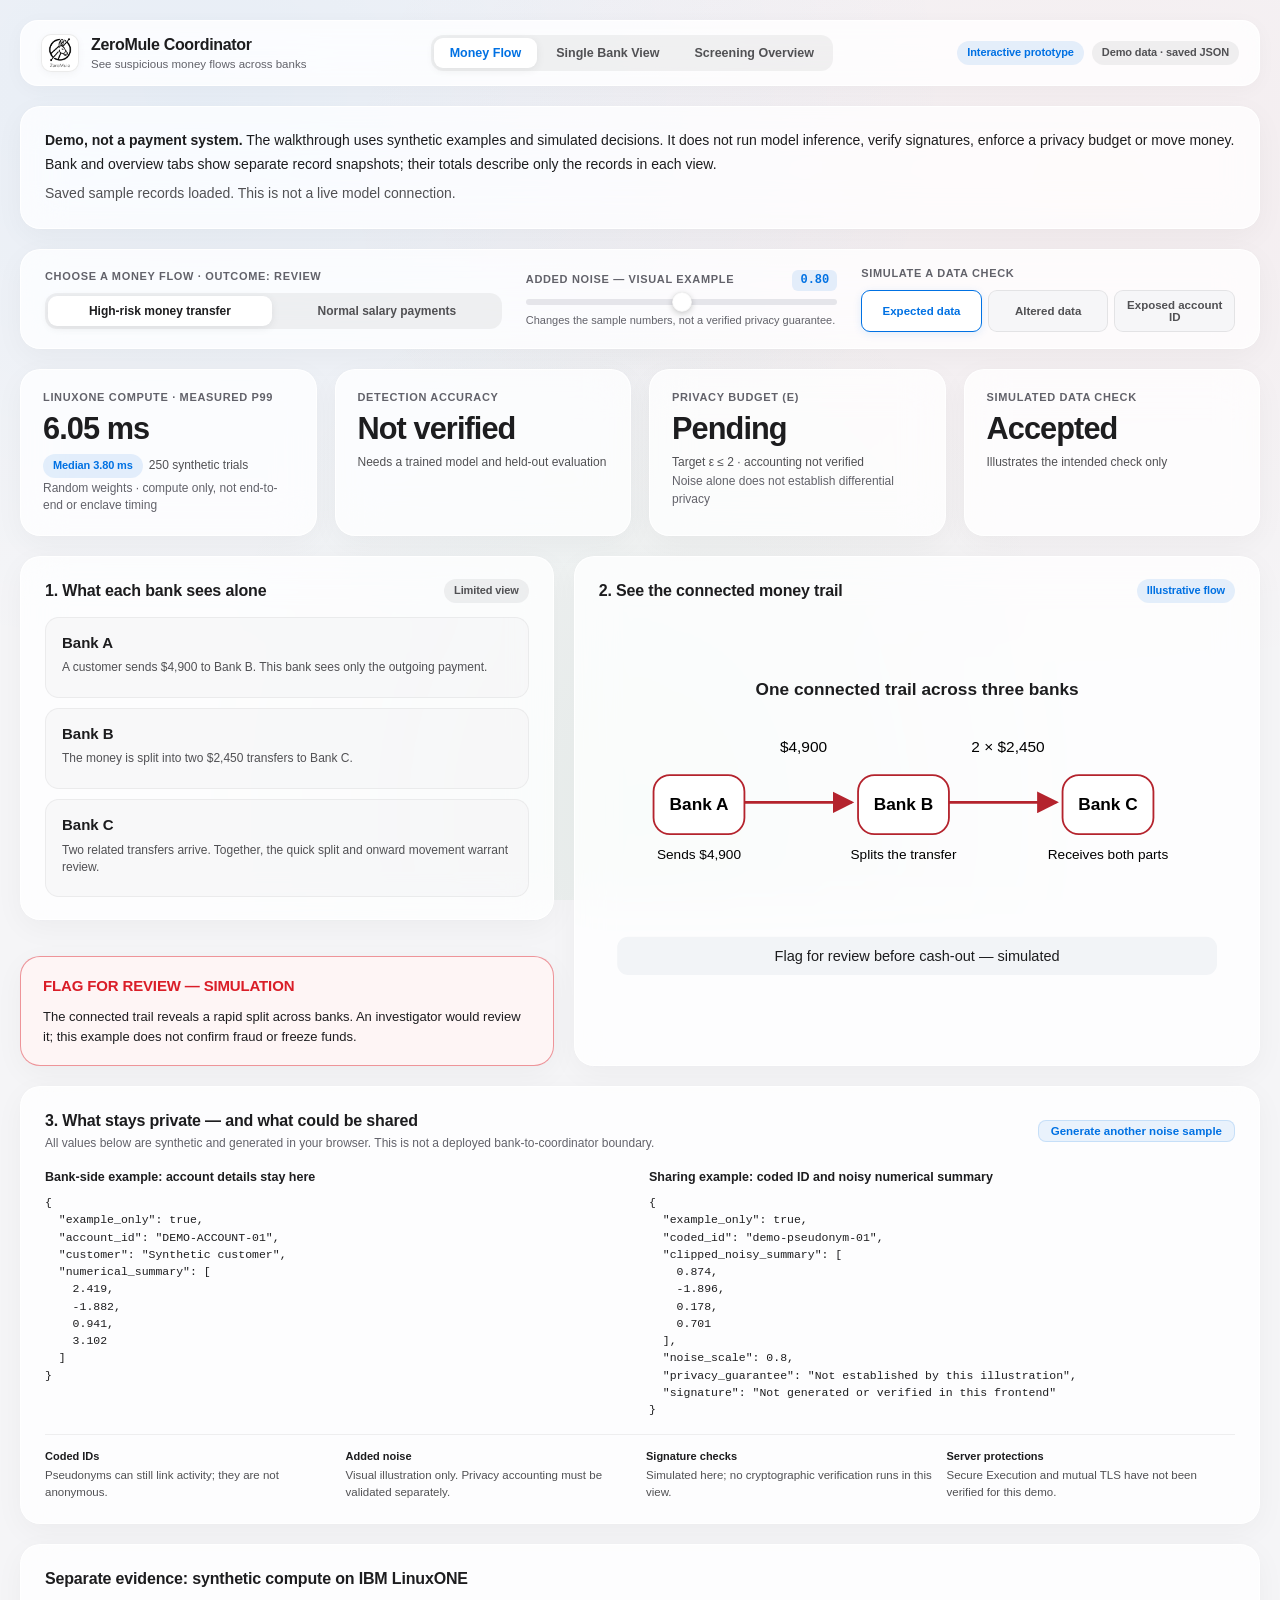
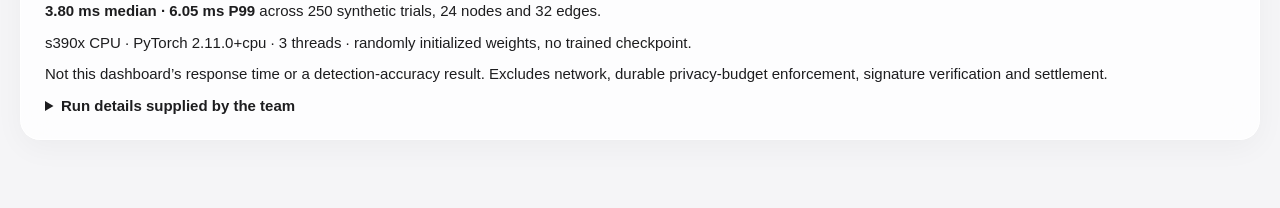
==== commit 315644f7: "fix: restore demo charts with qualified LinuxONE benchmark cards" ====
--- a/frontend/index.html
+++ b/frontend/index.html
@@ -38,7 +38,7 @@
   <main class="page-view active" id="viewInfo">
     <section class="controls-card glass-card">
       <div class="control-group scenario-group">
-        <label class="control-label">Choose a money flow</label>
+          <label class="control-label">Choose a money flow · Outcome: <span id="kpiOutcome">Review</span></label>
         <div class="segmented-control">
           <button type="button" class="segment-btn active" id="btnScenarioAttack">High-risk money transfer</button>
           <button type="button" class="segment-btn" id="btnScenarioPayroll">Normal salary payments</button>
@@ -64,9 +64,10 @@
 
     <section class="telemetry-grid">
       <div class="glass-card kpi-card">
-        <div class="kpi-label">Example outcome</div>
-        <div class="kpi-value" id="kpiOutcome">Review</div>
-        <div class="kpi-sub">Scripted scenario, not a model prediction</div>
+        <div class="kpi-label">LinuxONE compute · measured P99</div>
+        <div class="kpi-value">6.05 ms</div>
+        <div class="kpi-sub"><span class="pill pill-blue">Median 3.80 ms</span> 250 synthetic trials</div>
+        <div class="audit-subtitle">Random weights · compute only, not end-to-end or enclave timing</div>
       </div>
       <div class="glass-card kpi-card">
         <div class="kpi-label">Detection accuracy</div>
@@ -74,9 +75,10 @@
         <div class="kpi-sub">Needs a trained model and held-out evaluation</div>
       </div>
       <div class="glass-card kpi-card">
-        <div class="kpi-label">Privacy guarantee</div>
-        <div class="kpi-value">Not verified</div>
-        <div class="kpi-sub">Noise alone does not establish differential privacy</div>
+        <div class="kpi-label">Privacy budget (ε)</div>
+        <div class="kpi-value">Pending</div>
+        <div class="kpi-sub">Target ε ≤ 2 · accounting not verified</div>
+        <div class="audit-subtitle">Noise alone does not establish differential privacy</div>
       </div>
       <div class="glass-card kpi-card">
         <div class="kpi-label">Simulated data check</div>
@@ -160,12 +162,12 @@
       <div class="glass-card kpi-card"><div class="kpi-label">Snapshot transaction value</div><div class="kpi-value" id="bankKpiVolume">—</div><div class="kpi-sub" id="bankKpiVolumeSub">Loading</div></div>
       <div class="glass-card kpi-card"><div class="kpi-label">Marked for a simulated hold</div><div class="kpi-value text-red" id="bankKpiStopped">—</div><div class="kpi-sub" id="bankKpiStoppedSub"></div></div>
       <div class="glass-card kpi-card"><div class="kpi-label">Marked for review</div><div class="kpi-value text-orange" id="bankKpiSuspicious">—</div><div class="kpi-sub">Record labels, not confirmed fraud</div></div>
-      <div class="glass-card kpi-card"><div class="kpi-label">Marked as clear</div><div class="kpi-value" id="bankKpiCleared">—</div><div class="kpi-sub">Not a real payment approval</div></div>
+      <div class="glass-card kpi-card"><div class="kpi-label">Privacy budget (ε)</div><div class="kpi-value">Pending</div><div class="kpi-sub">Target ε ≤ 2 · accounting not verified</div><div class="audit-subtitle">Snapshot clear records: <span id="bankKpiCleared">—</span></div></div>
     </section>
     <section class="workspace-grid">
       <div class="glass-card">
-        <div class="card-title">Decisions in this bank’s snapshot</div>
-        <div class="audit-subtitle">Counts use the same records as the table, before filtering.</div>
+        <div class="card-header"><span class="card-title">What one bank can miss</span><span class="pill pill-blue">Illustrative demo</span></div>
+        <div class="audit-subtitle">A conceptual risk curve, not a measured score distribution. Counts below come from this bank’s snapshot.</div>
         <div id="bankRiskChartContainer"></div>
       </div>
       <div class="glass-card">
@@ -198,11 +200,11 @@
       <div class="glass-card kpi-card"><div class="kpi-label">Records in overview snapshot</div><div class="kpi-value" id="overviewScreenedValue">—</div><div class="kpi-sub" id="overviewVolumeBadge"></div></div>
       <div class="glass-card kpi-card"><div class="kpi-label">Marked for a simulated hold</div><div class="kpi-value text-red" id="overviewInterceptedRings">—</div><div class="kpi-sub" id="overviewInterceptedAmount"></div></div>
       <div class="glass-card kpi-card"><div class="kpi-label">Share marked for hold</div><div class="kpi-value" id="overviewInterceptRate">—</div><div class="kpi-sub">Not a fraud detection or prevention rate</div></div>
-      <div class="glass-card kpi-card"><div class="kpi-label">End-to-end latency</div><div class="kpi-value">Not measured</div><div class="kpi-sub">See separate compute benchmark in Money Flow</div></div>
+      <div class="glass-card kpi-card"><div class="kpi-label">LinuxONE compute · measured P99</div><div class="kpi-value">6.05 ms</div><div class="kpi-sub"><span class="pill pill-blue">Median 3.80 ms</span> 250 synthetic trials</div><div class="audit-subtitle">Random weights · excludes network, privacy ledger, signature checks and settlement</div></div>
     </section>
     <section class="workspace-grid">
-      <div class="glass-card"><div class="card-title">Decisions in this snapshot</div><div class="audit-subtitle">All overview records, before search and filters.</div><div id="overviewTimelineChartContainer"></div></div>
-      <div class="glass-card"><div class="card-title">Records by sending bank</div><div class="audit-subtitle">Counts, not detected rings or accuracy estimates.</div><div id="overviewTopologyChartContainer"></div></div>
+      <div class="glass-card"><div class="card-header"><span class="card-title">Screening activity &amp; review spikes</span><span class="pill pill-blue">Illustrative demo</span></div><div class="audit-subtitle">Example activity pattern — not a measured 24-hour history.</div><div id="overviewTimelineChartContainer"></div></div>
+      <div class="glass-card"><div class="card-header"><span class="card-title">Decision breakdown</span><span class="pill pill-blue">From snapshot records</span></div><div class="audit-subtitle">Actual counts in this sample, not detected rings or model accuracy.</div><div id="overviewTopologyChartContainer"></div></div>
     </section>
     <section class="glass-card">
       <div class="table-header-bar">
--- a/frontend/styles.css
+++ b/frontend/styles.css
@@ -90,6 +90,7 @@
 .source-time { font-size: 12px; color: #62626A; }
 .empty-state { padding: 30px 0; color: #515154; }
 .svg-container svg { font-family: var(--font-sans); width: 100%; height: auto; }
+#bankRiskChartContainer svg text, #overviewTimelineChartContainer svg text { font-family: var(--font-sans); }
 .silo-desc { margin-top: 10px; }
 button:focus-visible, input:focus-visible, select:focus-visible, summary:focus-visible { outline: 3px solid #0071E3; outline-offset: 3px; }
 .telemetry-grid .kpi-value { font-size: clamp(23px, 2.4vw, 32px); overflow-wrap: anywhere; }
